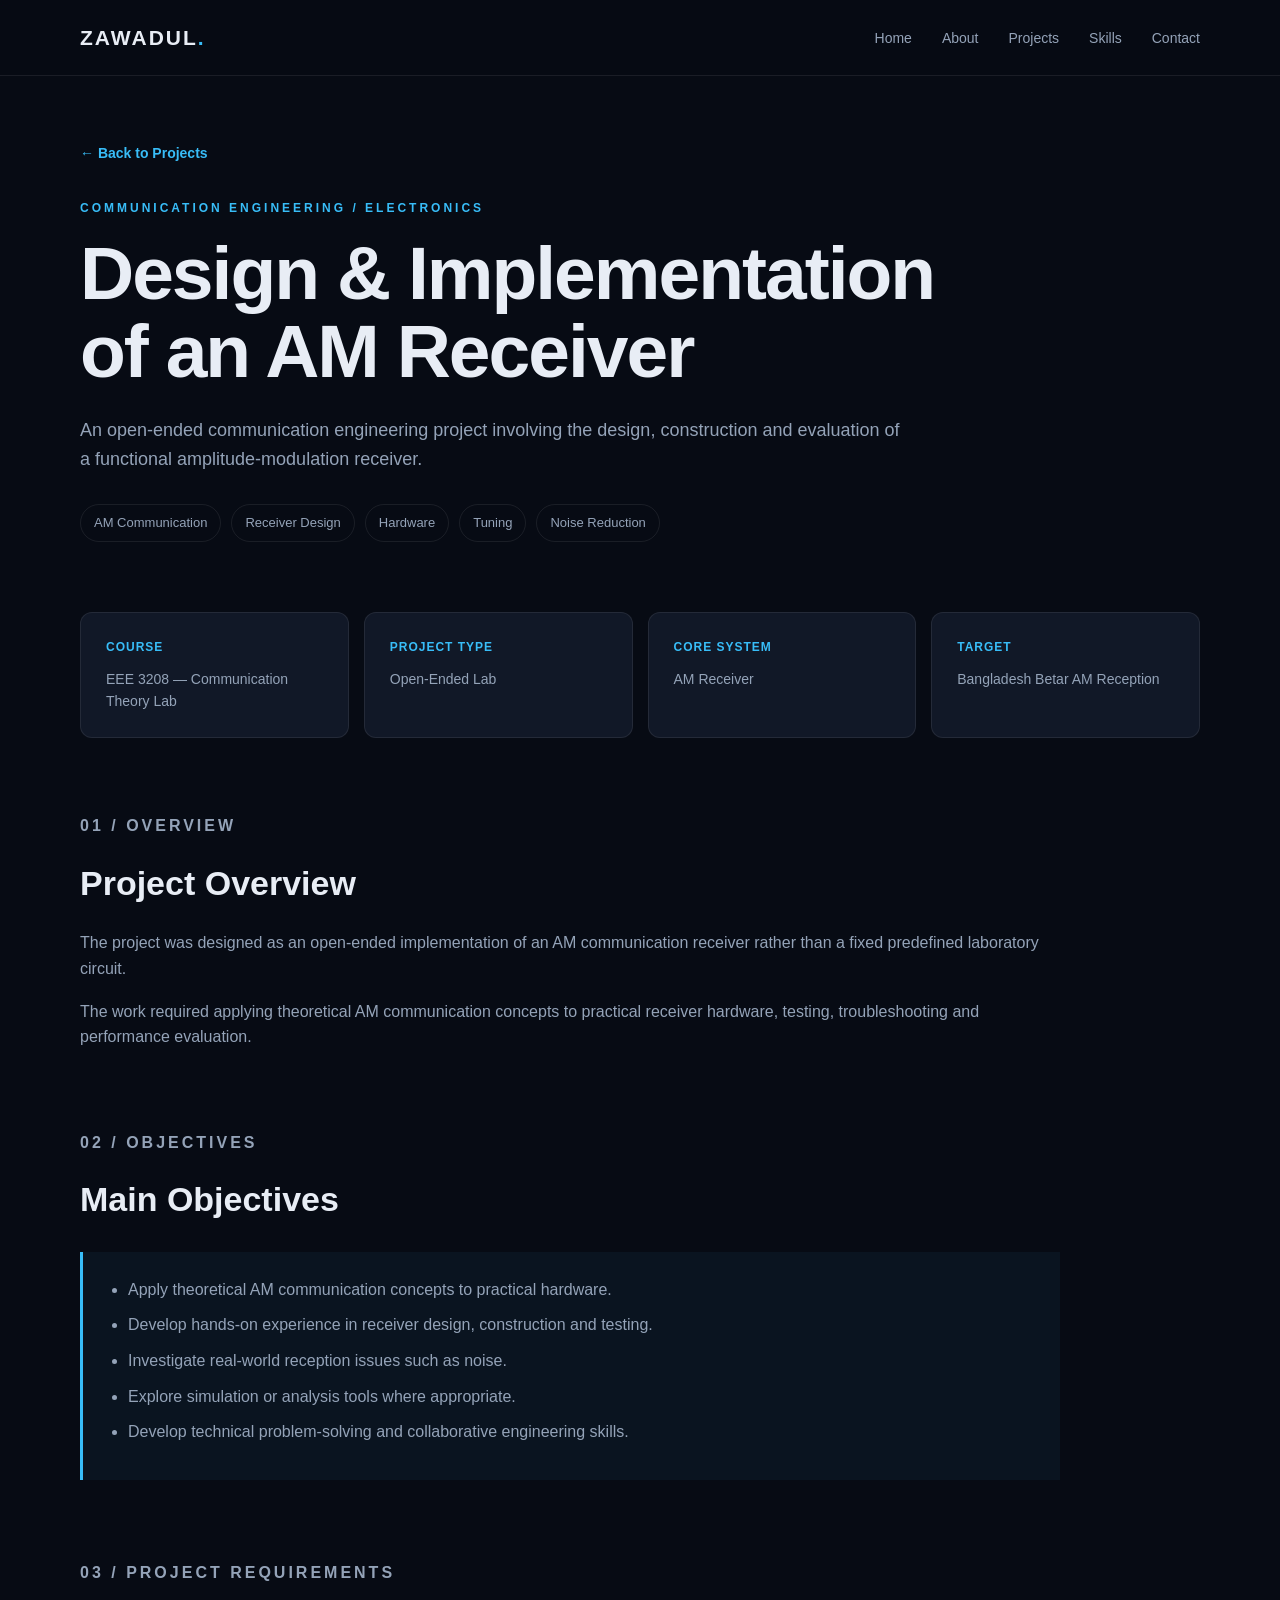
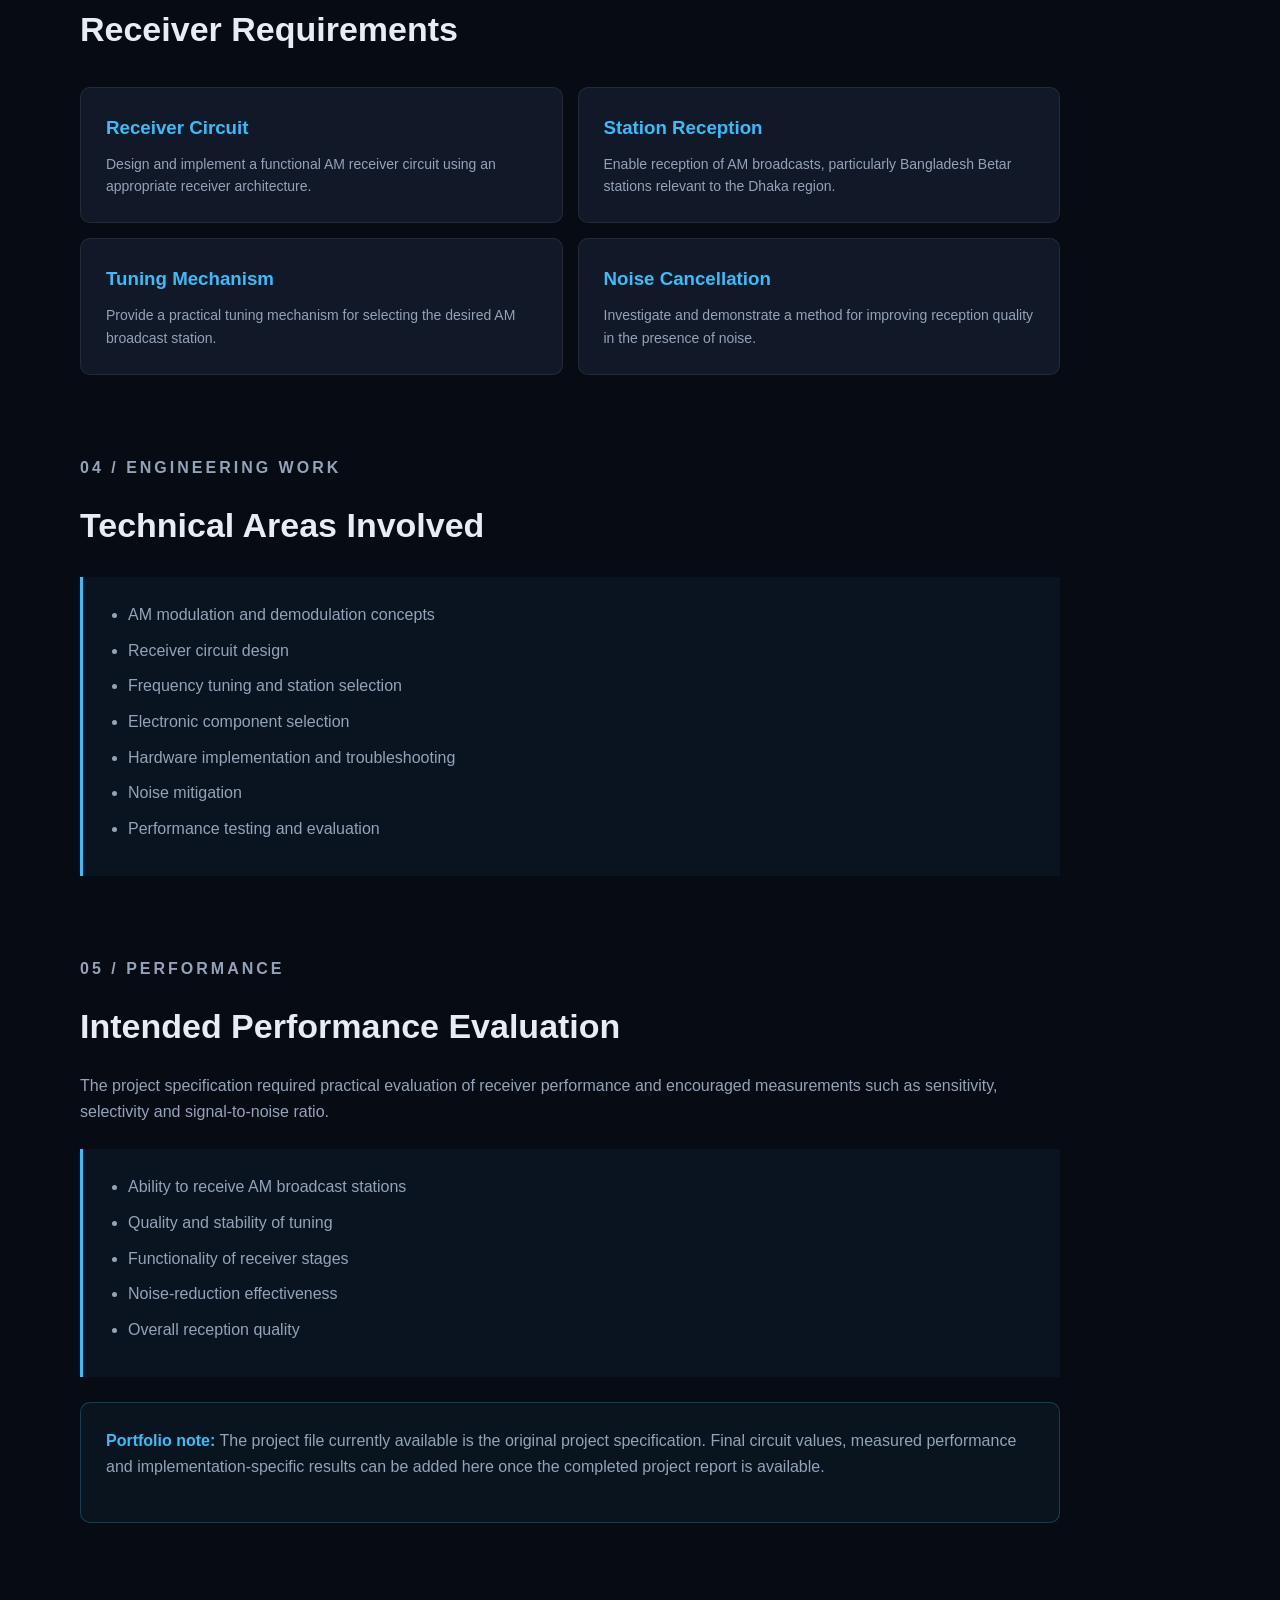
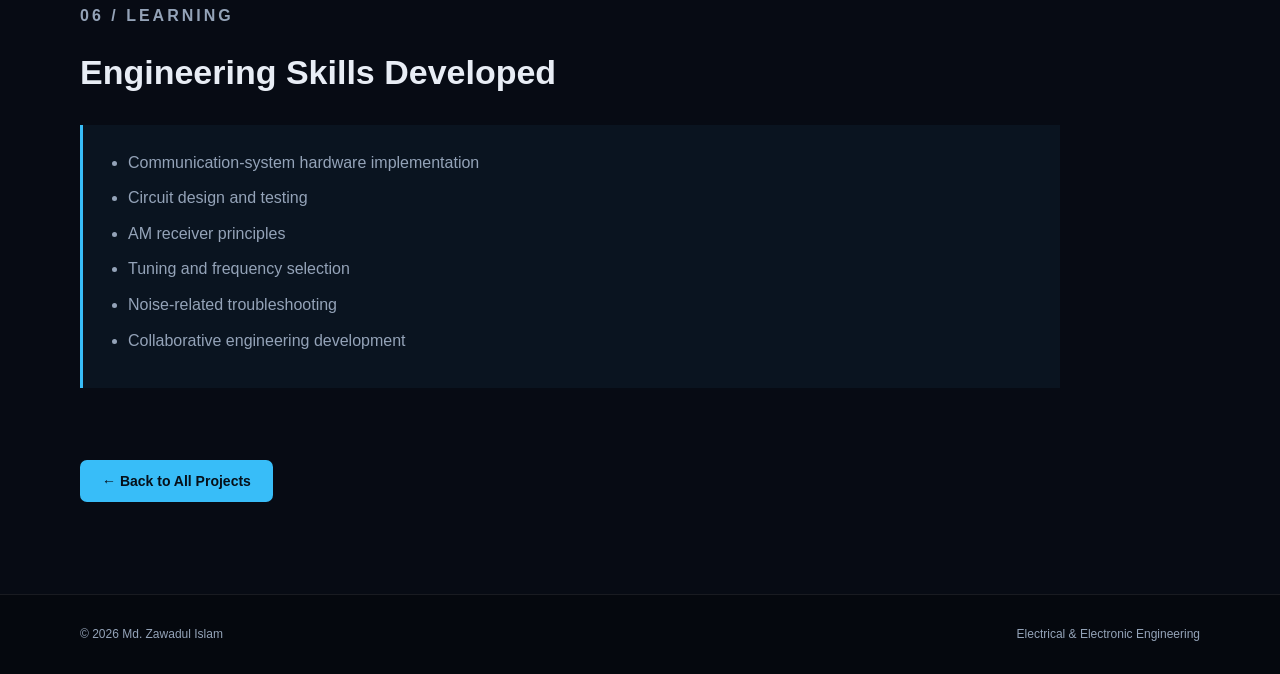
==== projects/am-receiver.html @ c69301a7 "Complete engineering portfolio with projects and professional redesign" ====
<!DOCTYPE html>
<html lang="en">

<head>

  <meta charset="UTF-8">

  <meta
    name="viewport"
    content="width=device-width, initial-scale=1.0"
  >

  <title>
    AM Receiver Design & Implementation | Md. Zawadul Islam
  </title>

  <meta
    name="description"
    content="Communication Theory Lab project involving the design and implementation of an AM receiver with station tuning and noise-reduction considerations."
  >

  <link rel="stylesheet" href="../style.css">


  <style>

    .project-page {
      padding-top: 140px;
      padding-bottom: 100px;
    }

    .back-link {
      display: inline-block;
      color: var(--primary);
      margin-bottom: 35px;
      font-size: 14px;
      font-weight: 700;
    }

    .project-hero {
      max-width: 920px;
      margin-bottom: 70px;
    }

    .project-hero-label {
      color: var(--primary);
      font-size: 12px;
      letter-spacing: 3px;
      font-weight: 700;
      margin-bottom: 15px;
    }

    .project-hero h1 {
      font-size: clamp(42px, 7vw, 75px);
      line-height: 1.05;
      letter-spacing: -2px;
      margin-bottom: 25px;
    }

    .project-hero-description {
      color: var(--text-muted);
      font-size: 18px;
      max-width: 820px;
      margin-bottom: 30px;
    }

    .project-meta {
      display: flex;
      flex-wrap: wrap;
      gap: 10px;
    }

    .project-meta span {
      padding: 8px 13px;
      border: 1px solid var(--border);
      border-radius: 50px;
      color: var(--text-muted);
      font-size: 13px;
    }

    .project-detail-grid {
      display: grid;
      grid-template-columns: repeat(4, 1fr);
      gap: 15px;
      margin-bottom: 75px;
    }

    .detail-card {
      background: var(--card);
      border: 1px solid var(--border);
      border-radius: 12px;
      padding: 25px;
    }

    .detail-card h3 {
      color: var(--primary);
      font-size: 12px;
      letter-spacing: 1px;
      margin-bottom: 10px;
    }

    .detail-card p {
      color: var(--text-muted);
      font-size: 14px;
    }

    .project-section {
      margin-bottom: 80px;
      max-width: 980px;
    }

    .project-section-number {
      color: var(--primary);
      font-size: 12px;
      letter-spacing: 3px;
      font-weight: 700;
      margin-bottom: 10px;
    }

    .project-section h2 {
      font-size: 34px;
      margin-bottom: 20px;
    }

    .project-section p {
      color: var(--text-muted);
      margin-bottom: 17px;
      font-size: 16px;
    }

    .result-card {
      margin-top: 25px;
      border-left: 3px solid var(--primary);
      background: rgba(56, 189, 248, 0.05);
      padding: 25px;
    }

    .result-card ul {
      list-style: disc;
      padding-left: 20px;
    }

    .result-card li {
      color: var(--text-muted);
      margin-bottom: 10px;
    }

    .stage-grid {
      display: grid;
      grid-template-columns: repeat(2, 1fr);
      gap: 15px;
      margin-top: 30px;
    }

    .stage-card {
      background: var(--card);
      border: 1px solid var(--border);
      border-radius: 10px;
      padding: 25px;
    }

    .stage-card h3 {
      color: var(--primary);
      margin-bottom: 10px;
    }

    .stage-card p {
      margin: 0;
      font-size: 14px;
    }

    .note-box {
      background: rgba(56, 189, 248, 0.05);
      border: 1px solid rgba(56, 189, 248, 0.25);
      padding: 25px;
      border-radius: 10px;
      margin-top: 25px;
    }

    .note-box strong {
      color: var(--primary);
    }

    @media (max-width: 900px) {

      .project-detail-grid,
      .stage-grid {
        grid-template-columns: repeat(2, 1fr);
      }

    }

    @media (max-width: 760px) {

      .project-detail-grid,
      .stage-grid {
        grid-template-columns: 1fr;
      }

      .project-page {
        padding-top: 110px;
      }

      .project-hero h1 {
        font-size: 42px;
      }

    }

  </style>

</head>


<body>


<header class="header">

  <nav class="navbar container">

    <a href="../index.html" class="logo">
      ZAWADUL<span>.</span>
    </a>

    <ul class="nav-links" id="navLinks">

      <li><a href="../index.html">Home</a></li>

      <li><a href="../index.html#about">About</a></li>

      <li><a href="../index.html#projects">Projects</a></li>

      <li><a href="../index.html#skills">Skills</a></li>

      <li><a href="../index.html#contact">Contact</a></li>

    </ul>

    <button class="menu-btn" id="menuBtn" aria-label="Open navigation menu">
      ☰
    </button>

  </nav>

</header>



<main class="project-page">

  <div class="container">

    <a href="../index.html#projects" class="back-link">
      ← Back to Projects
    </a>


    <section class="project-hero">

      <p class="project-hero-label">
        COMMUNICATION ENGINEERING / ELECTRONICS
      </p>

      <h1>
        Design & Implementation of an AM Receiver
      </h1>

      <p class="project-hero-description">

        An open-ended communication engineering project involving
        the design, construction and evaluation of a functional
        amplitude-modulation receiver.

      </p>

      <div class="project-meta">

        <span>AM Communication</span>

        <span>Receiver Design</span>

        <span>Hardware</span>

        <span>Tuning</span>

        <span>Noise Reduction</span>

      </div>

    </section>


    <div class="project-detail-grid">

      <div class="detail-card">

        <h3>COURSE</h3>

        <p>
          EEE 3208 — Communication Theory Lab
        </p>

      </div>


      <div class="detail-card">

        <h3>PROJECT TYPE</h3>

        <p>
          Open-Ended Lab
        </p>

      </div>


      <div class="detail-card">

        <h3>CORE SYSTEM</h3>

        <p>
          AM Receiver
        </p>

      </div>


      <div class="detail-card">

        <h3>TARGET</h3>

        <p>
          Bangladesh Betar AM Reception
        </p>

      </div>

    </div>


    <section class="project-section">

      <p class="project-section-number">
        01 / OVERVIEW
      </p>

      <h2>
        Project Overview
      </h2>

      <p>

        The project was designed as an open-ended implementation
        of an AM communication receiver rather than a fixed
        predefined laboratory circuit.

      </p>

      <p>

        The work required applying theoretical AM communication
        concepts to practical receiver hardware, testing,
        troubleshooting and performance evaluation.

      </p>

    </section>


    <section class="project-section">

      <p class="project-section-number">
        02 / OBJECTIVES
      </p>

      <h2>
        Main Objectives
      </h2>

      <div class="result-card">

        <ul>

          <li>
            Apply theoretical AM communication concepts to practical hardware.
          </li>

          <li>
            Develop hands-on experience in receiver design, construction and testing.
          </li>

          <li>
            Investigate real-world reception issues such as noise.
          </li>

          <li>
            Explore simulation or analysis tools where appropriate.
          </li>

          <li>
            Develop technical problem-solving and collaborative engineering skills.
          </li>

        </ul>

      </div>

    </section>


    <section class="project-section">

      <p class="project-section-number">
        03 / PROJECT REQUIREMENTS
      </p>

      <h2>
        Receiver Requirements
      </h2>


      <div class="stage-grid">


        <div class="stage-card">

          <h3>
            Receiver Circuit
          </h3>

          <p>
            Design and implement a functional AM receiver circuit
            using an appropriate receiver architecture.
          </p>

        </div>


        <div class="stage-card">

          <h3>
            Station Reception
          </h3>

          <p>
            Enable reception of AM broadcasts, particularly
            Bangladesh Betar stations relevant to the Dhaka region.
          </p>

        </div>


        <div class="stage-card">

          <h3>
            Tuning Mechanism
          </h3>

          <p>
            Provide a practical tuning mechanism for selecting
            the desired AM broadcast station.
          </p>

        </div>


        <div class="stage-card">

          <h3>
            Noise Cancellation
          </h3>

          <p>
            Investigate and demonstrate a method for improving
            reception quality in the presence of noise.
          </p>

        </div>


      </div>

    </section>


    <section class="project-section">

      <p class="project-section-number">
        04 / ENGINEERING WORK
      </p>

      <h2>
        Technical Areas Involved
      </h2>

      <div class="result-card">

        <ul>

          <li>AM modulation and demodulation concepts</li>

          <li>Receiver circuit design</li>

          <li>Frequency tuning and station selection</li>

          <li>Electronic component selection</li>

          <li>Hardware implementation and troubleshooting</li>

          <li>Noise mitigation</li>

          <li>Performance testing and evaluation</li>

        </ul>

      </div>

    </section>


    <section class="project-section">

      <p class="project-section-number">
        05 / PERFORMANCE
      </p>

      <h2>
        Intended Performance Evaluation
      </h2>

      <p>

        The project specification required practical evaluation
        of receiver performance and encouraged measurements such
        as sensitivity, selectivity and signal-to-noise ratio.

      </p>

      <div class="result-card">

        <ul>

          <li>Ability to receive AM broadcast stations</li>

          <li>Quality and stability of tuning</li>

          <li>Functionality of receiver stages</li>

          <li>Noise-reduction effectiveness</li>

          <li>Overall reception quality</li>

        </ul>

      </div>


      <div class="note-box">

        <p>
          <strong>Portfolio note:</strong>
          The project file currently available is the original
          project specification. Final circuit values, measured
          performance and implementation-specific results can be
          added here once the completed project report is available.
        </p>

      </div>

    </section>


    <section class="project-section">

      <p class="project-section-number">
        06 / LEARNING
      </p>

      <h2>
        Engineering Skills Developed
      </h2>

      <div class="result-card">

        <ul>

          <li>Communication-system hardware implementation</li>

          <li>Circuit design and testing</li>

          <li>AM receiver principles</li>

          <li>Tuning and frequency selection</li>

          <li>Noise-related troubleshooting</li>

          <li>Collaborative engineering development</li>

        </ul>

      </div>

    </section>


    <a href="../index.html#projects" class="btn primary-btn">
      ← Back to All Projects
    </a>

  </div>

</main>


<footer class="footer">

  <div class="container footer-content">

    <p>
      © 2026 Md. Zawadul Islam
    </p>

    <p>
      Electrical & Electronic Engineering
    </p>

  </div>

</footer>

<script src="../script.js"></script>

</body>
</html>
---- style.css ----
/* ================================
   GLOBAL RESET
================================ */

* {
  margin: 0;
  padding: 0;
  box-sizing: border-box;
}

html {
  scroll-behavior: smooth;
}

body {
  font-family: Arial, Helvetica, sans-serif;
  background: #070b14;
  color: #e8edf5;
  line-height: 1.6;
}

a {
  text-decoration: none;
  color: inherit;
}

ul {
  list-style: none;
}

.container {
  width: min(1120px, 90%);
  margin: auto;
}


/* ================================
   COLORS
================================ */

:root {
  --background: #070b14;
  --background-light: #0d1320;

  --card: #111827;
  --card-light: #182231;

  --primary: #38bdf8;
  --primary-dark: #0ea5e9;

  --text: #f8fafc;
  --text-muted: #94a3b8;

  --border: rgba(255, 255, 255, 0.08);
}


/* ================================
   HEADER / NAVBAR
================================ */

.header {
  position: fixed;

  width: 100%;

  top: 0;
  left: 0;

  z-index: 1000;

  background: rgba(7, 11, 20, 0.88);

  backdrop-filter: blur(12px);

  border-bottom: 1px solid var(--border);
}

.navbar {
  height: 75px;

  display: flex;

  align-items: center;

  justify-content: space-between;
}

.logo {
  font-size: 21px;

  font-weight: 800;

  letter-spacing: 2px;
}

.logo span {
  color: var(--primary);
}

.nav-links {
  display: flex;

  align-items: center;

  gap: 30px;
}

.nav-links a {
  font-size: 14px;

  color: var(--text-muted);

  transition: 0.25s;
}

.nav-links a:hover {
  color: var(--primary);
}

.menu-btn {
  display: none;

  background: transparent;

  border: none;

  color: white;

  font-size: 26px;

  cursor: pointer;
}


/* ================================
   HERO
================================ */

.hero {
  min-height: 100vh;

  display: flex;

  align-items: center;

  padding-top: 90px;

  position: relative;

  overflow: hidden;
}

.hero::before {
  content: "";

  position: absolute;

  width: 500px;
  height: 500px;

  background: rgba(56, 189, 248, 0.08);

  border-radius: 50%;

  filter: blur(100px);

  right: -100px;

  top: 80px;
}

.hero-grid {
  display: grid;

  grid-template-columns: 1.3fr 0.7fr;

  gap: 70px;

  align-items: center;
}

.hero-label {
  color: var(--primary);

  font-size: 13px;

  letter-spacing: 3px;

  font-weight: 700;

  margin-bottom: 20px;
}

.hero h1 {
  font-size: clamp(50px, 7vw, 85px);

  line-height: 1;

  letter-spacing: -3px;

  margin-bottom: 25px;
}

.hero h1 span {
  color: var(--primary);

  display: block;
}

.hero h2 {
  font-size: 25px;

  font-weight: 500;

  color: var(--text-muted);

  margin-bottom: 25px;
}

.hero-description {
  color: var(--text-muted);

  max-width: 650px;

  font-size: 17px;

  margin-bottom: 30px;
}

.hero-tags {
  display: flex;

  flex-wrap: wrap;

  gap: 10px;

  margin-bottom: 35px;
}

.hero-tags span {
  padding: 8px 13px;

  border: 1px solid var(--border);

  border-radius: 50px;

  color: #cbd5e1;

  font-size: 13px;

  background: rgba(255, 255, 255, 0.025);
}

.hero-buttons {
  display: flex;

  gap: 15px;

  flex-wrap: wrap;
}

.btn {
  padding: 13px 22px;

  border-radius: 7px;

  font-size: 14px;

  font-weight: 700;

  transition: 0.25s;
}

.primary-btn {
  background: var(--primary);

  color: #061019;
}

.primary-btn:hover {
  background: #7dd3fc;

  transform: translateY(-2px);
}

.secondary-btn {
  border: 1px solid var(--border);

  color: white;

  background: rgba(255, 255, 255, 0.03);
}

.secondary-btn:hover {
  border-color: var(--primary);

  color: var(--primary);
}


/* ================================
   HERO VISUAL
================================ */

.hero-visual {
  display: flex;

  justify-content: center;
}


/* ================================
   OLD ENGINEERING CARD
   Kept for compatibility if needed
================================ */

.engineering-card {
  position: relative;

  width: 330px;

  height: 410px;

  border-radius: 18px;

  border: 1px solid rgba(56, 189, 248, 0.3);

  background:
    linear-gradient(
      145deg,
      rgba(56, 189, 248, 0.09),
      rgba(255, 255, 255, 0.02)
    );

  padding: 35px;

  overflow: hidden;

  box-shadow: 0 20px 70px rgba(0, 0, 0, 0.4);
}

.card-line {
  width: 60px;

  height: 3px;

  background: var(--primary);

  margin-bottom: 25px;
}

.engineering-card p {
  font-size: 11px;

  letter-spacing: 3px;

  color: var(--text-muted);
}

.engineering-card h3 {
  font-size: 100px;

  color: transparent;

  -webkit-text-stroke: 1px var(--primary);

  margin-top: 20px;
}

.engineering-info {
  display: grid;

  grid-template-columns: repeat(2, 1fr);

  gap: 10px;

  position: absolute;

  left: 35px;

  bottom: 35px;

  width: calc(100% - 70px);
}

.engineering-info span {
  border: 1px solid var(--border);

  padding: 10px;

  font-size: 12px;

  color: var(--text-muted);
}

.node {
  width: 8px;

  height: 8px;

  background: var(--primary);

  border-radius: 50%;

  position: absolute;

  box-shadow: 0 0 15px var(--primary);
}

.node-1 {
  top: 70px;

  right: 50px;
}

.node-2 {
  top: 150px;

  right: 90px;
}

.node-3 {
  top: 200px;

  right: 30px;
}

.node-4 {
  top: 120px;

  right: 150px;
}


/* ================================
   HERO PROFILE CARD
================================ */

.profile-card {
  width: 380px;

  background:
    linear-gradient(
      145deg,
      rgba(56, 189, 248, 0.08),
      rgba(255, 255, 255, 0.02)
    );

  border: 1px solid rgba(56, 189, 248, 0.3);

  border-radius: 22px;

  overflow: hidden;

  box-shadow:
    0 25px 70px rgba(0, 0, 0, 0.4);

  transition: 0.3s;
}

.profile-card:hover {
  transform: translateY(-5px);

  border-color: rgba(56, 189, 248, 0.55);
}


/* PROFILE PHOTO */

.profile-image-wrapper {
  width: 100%;

  height: 310px;

  overflow: hidden;

  position: relative;

  border-bottom:
    1px solid rgba(56, 189, 248, 0.2);
}

.profile-image {
  width: 100%;

  height: 100%;

  display: block;

  object-fit: cover;

  object-position: center;
}


/* PROFILE CONTENT */

.profile-card-content {
  padding: 28px 30px 30px;
}

.profile-card-content .card-line {
  width: 55px;

  height: 3px;

  background: var(--primary);

  margin-bottom: 18px;
}

.profile-label {
  color: var(--primary);

  font-size: 11px;

  font-weight: 700;

  letter-spacing: 3px;

  margin-bottom: 12px;
}

.profile-title {
  font-size: 24px;

  line-height: 1.25;

  margin: 0 0 7px;

  color: var(--text);
}

.profile-university {
  color: var(--text-muted);

  font-size: 13px;

  line-height: 1.5;

  margin-bottom: 22px;
}


/* PROFILE SKILLS */

.profile-skills {
  display: grid;

  grid-template-columns: repeat(2, 1fr);

  gap: 10px;
}

.profile-skills span {
  padding: 11px 12px;

  border-radius: 7px;

  border: 1px solid var(--border);

  background: rgba(255, 255, 255, 0.02);

  color: var(--text-muted);

  text-align: center;

  font-size: 12px;

  transition: 0.25s;
}

.profile-skills span:hover {
  color: var(--primary);

  border-color: rgba(56, 189, 248, 0.45);

  background: rgba(56, 189, 248, 0.05);
}


/* ================================
   GENERAL SECTIONS
================================ */

.section {
  padding: 110px 0;
}

.alternate-section {
  background: var(--background-light);

  border-top: 1px solid var(--border);

  border-bottom: 1px solid var(--border);
}

.section-heading {
  margin-bottom: 55px;
}

.section-heading > p {
  color: var(--primary);

  font-size: 12px;

  letter-spacing: 3px;

  font-weight: 700;

  margin-bottom: 10px;
}

.section-heading h2 {
  font-size: clamp(35px, 5vw, 50px);

  letter-spacing: -1px;

  margin-bottom: 13px;
}

.section-heading > span {
  color: var(--text-muted);

  display: block;

  max-width: 650px;
}


/* ================================
   ABOUT
================================ */

.about-grid {
  display: grid;

  grid-template-columns: 1.2fr 0.8fr;

  gap: 70px;
}

.about-text p {
  color: var(--text-muted);

  font-size: 17px;

  margin-bottom: 20px;
}

.about-stats {
  display: grid;

  grid-template-columns: repeat(2, 1fr);

  gap: 15px;
}

.stat-card {
  background: var(--card);

  border: 1px solid var(--border);

  border-radius: 10px;

  padding: 30px 20px;

  transition: 0.3s;
}

.stat-card:hover {
  border-color: rgba(56, 189, 248, 0.4);

  transform: translateY(-3px);
}

.stat-card h3 {
  color: var(--primary);

  font-size: 30px;

  margin-bottom: 5px;
}

.stat-card p {
  color: var(--text-muted);

  font-size: 13px;
}


/* ================================
   EDUCATION TIMELINE
================================ */

.timeline {
  border-left: 1px solid rgba(56, 189, 248, 0.35);

  padding-left: 35px;
}

.timeline-item {
  display: grid;

  grid-template-columns: 180px 1fr;

  gap: 30px;

  margin-bottom: 55px;

  position: relative;
}

.timeline-item::before {
  content: "";

  position: absolute;

  width: 11px;

  height: 11px;

  border-radius: 50%;

  background: var(--primary);

  left: -41px;

  top: 7px;

  box-shadow: 0 0 12px var(--primary);
}

.timeline-date {
  color: var(--primary);

  font-size: 13px;

  font-weight: 700;
}

.timeline-content h3 {
  font-size: 21px;

  margin-bottom: 5px;
}

.timeline-content h4 {
  font-weight: 500;

  color: var(--text-muted);

  margin-bottom: 7px;
}

.timeline-content p {
  color: #cbd5e1;
}


/* ================================
   PROJECTS
================================ */

.projects-grid {
  display: grid;

  grid-template-columns: repeat(2, 1fr);

  gap: 20px;

  align-items: stretch;
}


/* PROJECT CARD */

.project-card {
  background: var(--card);

  border: 1px solid var(--border);

  border-radius: 12px;

  padding: 35px;

  position: relative;

  transition: 0.3s;

  display: flex;

  flex-direction: column;

  min-height: 100%;
}

.project-card:hover {
  transform: translateY(-5px);

  border-color: rgba(56, 189, 248, 0.45);
}


/* FEATURED PROJECT */

.featured-project {
  background:
    linear-gradient(
      135deg,
      rgba(56, 189, 248, 0.1),
      var(--card)
    );
}


/* PROJECT NUMBER */

.project-number {
  font-size: 13px;

  color: var(--primary);

  font-weight: 700;

  margin-bottom: 25px;
}


/* PROJECT PREVIEW IMAGE */

.project-preview {
  width: 100%;

  height: 180px;

  margin-bottom: 25px;

  overflow: hidden;

  border-radius: 10px;

  border: 1px solid var(--border);

  background: var(--background-light);
}

.project-preview img {
  width: 100%;

  height: 100%;

  object-fit: cover;

  display: block;

  transition: transform 0.4s ease;
}

.project-card:hover .project-preview img {
  transform: scale(1.03);
}


/* PROJECT CONTENT */

.project-content {
  display: flex;

  flex-direction: column;

  flex: 1;
}


/* PROJECT TAGS */

.project-tags {
  display: flex;

  flex-wrap: wrap;

  gap: 7px;

  margin-bottom: 18px;
}

.project-tags span {
  font-size: 11px;

  padding: 5px 9px;

  border-radius: 50px;

  background: rgba(56, 189, 248, 0.08);

  color: var(--primary);
}


/* PROJECT TITLE */

.project-card h3 {
  font-size: 24px;

  line-height: 1.3;

  margin-bottom: 15px;
}


/* PROJECT DESCRIPTION */

.project-card p {
  color: var(--text-muted);

  font-size: 15px;

  margin-bottom: 20px;
}


/* PROJECT HIGHLIGHT */

.project-highlight {
  padding: 11px 13px;

  margin-top: 5px;

  margin-bottom: 5px;

  border-left: 2px solid var(--primary);

  background: rgba(56, 189, 248, 0.05);

  color: var(--text-muted);

  font-size: 13px;

  line-height: 1.6;
}

.project-highlight strong {
  color: var(--text);
}


/* VIEW PROJECT LINK */

.project-link {
  color: var(--primary);

  font-size: 14px;

  font-weight: 700;

  display: inline-flex;

  align-items: center;

  width: fit-content;

  margin-top: auto;

  padding-top: 22px;

  transition: 0.25s;
}

.project-link:hover {
  color: #7dd3fc;

  transform: translateX(4px);
}


/* ================================
   SKILLS
================================ */

.skills-grid {
  display: grid;

  grid-template-columns: repeat(2, 1fr);

  gap: 20px;
}

.skill-category {
  background: var(--card);

  border: 1px solid var(--border);

  border-radius: 10px;

  padding: 30px;
}

.skill-category h3 {
  margin-bottom: 20px;

  font-size: 18px;
}

.skill-list {
  display: flex;

  flex-wrap: wrap;

  gap: 9px;
}

.skill-list span {
  border: 1px solid var(--border);

  padding: 8px 12px;

  border-radius: 5px;

  font-size: 13px;

  color: var(--text-muted);
}


/* ================================
   EXPERIENCE / LEADERSHIP
================================ */

.experience-list {
  display: flex;
  flex-direction: column;
  gap: 18px;
}


/* CARD */

.experience-card {
  border: 1px solid var(--border);

  border-radius: 12px;

  padding: 30px;

  display: grid;

  grid-template-columns: 190px 1fr;

  gap: 40px;

  background: rgba(255, 255, 255, 0.015);

  transition: 0.3s;
}

.experience-card:hover {
  border-color: rgba(56, 189, 248, 0.4);

  transform: translateY(-2px);
}


/* LEFT SIDE */

.experience-left {
  display: flex;

  flex-direction: column;

  gap: 18px;
}


/* DATE */

.experience-date {
  color: var(--primary);

  font-size: 13px;

  font-weight: 700;
}


/* PORTRAIT PHOTO */

.experience-photo {
  width: 100%;

  height: 240px;

  overflow: hidden;

  border-radius: 10px;

  border: 1px solid var(--border);

  background: var(--card);
}

.experience-photo img {
  width: 100%;
  height: 100%;

  display: block;

  object-fit: cover;

  object-position: center;

  transition: transform 0.4s ease;
}

.experience-card:hover .experience-photo img {
  transform: scale(1.03);
}


/* RIGHT SIDE */

.experience-content {
  padding-top: 1px;
}

.organization {
  color: var(--primary);

  font-size: 12px;

  letter-spacing: 2px;

  text-transform: uppercase;

  margin-bottom: 5px;
}

.experience-content h3 {
  font-size: 25px;

  margin-bottom: 15px;
}

.experience-content ul {
  list-style: disc;

  padding-left: 18px;
}

.experience-content li {
  color: var(--text-muted);

  margin-bottom: 8px;

  font-size: 15px;

  line-height: 1.6;
}


/* ================================
   EXPERIENCE RESPONSIVE
================================ */

@media (max-width: 760px) {

  .experience-card {
    grid-template-columns: 1fr;

    gap: 25px;

    padding: 25px;
  }

  .experience-left {
    max-width: 220px;
  }

  .experience-photo {
    height: 280px;
  }

}


@media (max-width: 480px) {

  .experience-left {
    max-width: 100%;
  }

  .experience-photo {
    width: 180px;

    height: 230px;
  }

}
/* ================================
   EXPERIENCE PHOTO
================================ */

.experience-photo {
  width: 100%;
  height: 250px;

  margin-bottom: 25px;

  overflow: hidden;

  border-radius: 10px;

  border: 1px solid var(--border);

  background: var(--card);
}

.experience-photo img {
  width: 100%;
  height: 100%;

  display: block;

  object-fit: cover;
  object-position: center;

  transition: transform 0.4s ease;
}

.experience-card:hover .experience-photo img {
  transform: scale(1.025);
}

@media (max-width: 760px) {

  .experience-photo {
    height: 210px;
  }

}

/* ================================
   ACHIEVEMENTS
================================ */

.achievement-grid {
  display: grid;

  grid-template-columns: repeat(3, 1fr);

  gap: 20px;
}

.achievement-card {
  display: flex;

  align-items: center;

  gap: 20px;

  padding: 25px;

  background: var(--card);

  border: 1px solid var(--border);

  border-radius: 10px;

  transition: 0.3s;
}

.achievement-card:hover {
  border-color: rgba(56, 189, 248, 0.4);

  transform: translateY(-3px);
}

.achievement-icon {
  font-size: 32px;
}

.achievement-card h3 {
  font-size: 17px;

  margin-bottom: 5px;
}

.achievement-card p {
  color: var(--text-muted);

  font-size: 13px;
}


/* ================================
   CONTACT
================================ */

.contact-section {
  background:
    linear-gradient(
      130deg,
      rgba(56, 189, 248, 0.08),
      transparent
    );
}

.contact-wrapper {
  display: grid;

  grid-template-columns: 1.2fr 0.8fr;

  gap: 80px;

  align-items: center;
}

.contact-label {
  color: var(--primary);

  letter-spacing: 3px;

  font-size: 12px;

  font-weight: 700;

  margin-bottom: 15px;
}

.contact-wrapper h2 {
  font-size: clamp(35px, 5vw, 52px);

  line-height: 1.15;

  margin-bottom: 20px;
}

.contact-wrapper > div:first-child > p:last-child {
  color: var(--text-muted);

  max-width: 600px;
}

.contact-links {
  display: flex;

  flex-direction: column;
}

.contact-links a {
  border-bottom: 1px solid var(--border);

  padding: 20px 5px;

  display: flex;

  justify-content: space-between;

  font-size: 17px;

  transition: 0.25s;
}

.contact-links a:hover {
  color: var(--primary);

  padding-left: 12px;
}


/* ================================
   FOOTER
================================ */

.footer {
  border-top: 1px solid var(--border);

  padding: 30px 0;

  background: #05080e;
}

.footer-content {
  display: flex;

  justify-content: space-between;

  color: var(--text-muted);

  font-size: 12px;
}


/* ================================
   RESPONSIVE - TABLET
================================ */

@media (max-width: 900px) {

  .hero-grid,
  .about-grid,
  .contact-wrapper {
    grid-template-columns: 1fr;
  }

  .hero {
    padding-top: 130px;

    padding-bottom: 80px;
  }

  .hero-grid {
    gap: 50px;
  }

  .hero-visual {
    justify-content: flex-start;
  }

  .profile-card {
    width: 100%;

    max-width: 380px;
  }

  .projects-grid {
    grid-template-columns: 1fr;
  }

  .skills-grid {
    grid-template-columns: 1fr;
  }

  .achievement-grid {
    grid-template-columns: 1fr;
  }

  .experience-card {
    grid-template-columns: 1fr;

    gap: 15px;
  }

}


/* ================================
   RESPONSIVE - MOBILE NAVIGATION
================================ */

@media (max-width: 760px) {

  .nav-links {
    position: absolute;

    top: 75px;

    left: 0;

    width: 100%;

    background: #080d17;

    border-bottom: 1px solid var(--border);

    display: none;

    flex-direction: column;

    align-items: flex-start;

    padding: 25px 5%;

    gap: 20px;
  }

  .nav-links.active {
    display: flex;
  }

  .menu-btn {
    display: block;
  }


  /* HERO */

  .hero h1 {
    font-size: 48px;

    letter-spacing: -2px;
  }

  .hero h2 {
    font-size: 20px;
  }


  /* PROFILE */

  .profile-card {
    width: 100%;

    max-width: 380px;
  }


  /* ABOUT */

  .about-stats {
    grid-template-columns: 1fr 1fr;
  }


  /* EDUCATION */

  .timeline {
    padding-left: 25px;
  }

  .timeline-item {
    grid-template-columns: 1fr;

    gap: 8px;
  }

  .timeline-item::before {
    left: -31px;
  }


  /* PROJECTS */

  .project-card {
    padding: 28px;
  }

  .project-preview {
    height: 200px;
  }


  /* FOOTER */

  .footer-content {
    flex-direction: column;

    gap: 5px;
  }

}


/* ================================
   RESPONSIVE - SMALL PHONE
================================ */

@media (max-width: 480px) {

  .section {
    padding: 80px 0;
  }


  /* HERO */

  .hero h1 {
    font-size: 42px;
  }

  .hero-buttons {
    flex-direction: column;
  }

  .btn {
    text-align: center;
  }


  /* PROFILE */

  .profile-card {
    max-width: 100%;
  }

  .profile-image-wrapper {
    height: 270px;
  }

  .profile-card-content {
    padding: 24px;
  }


  /* ABOUT */

  .about-stats {
    grid-template-columns: 1fr;
  }


  /* PROJECT */

  .project-card {
    padding: 22px;
  }

  .project-preview {
    height: 180px;
  }

  .project-card h3 {
    font-size: 21px;
  }

}
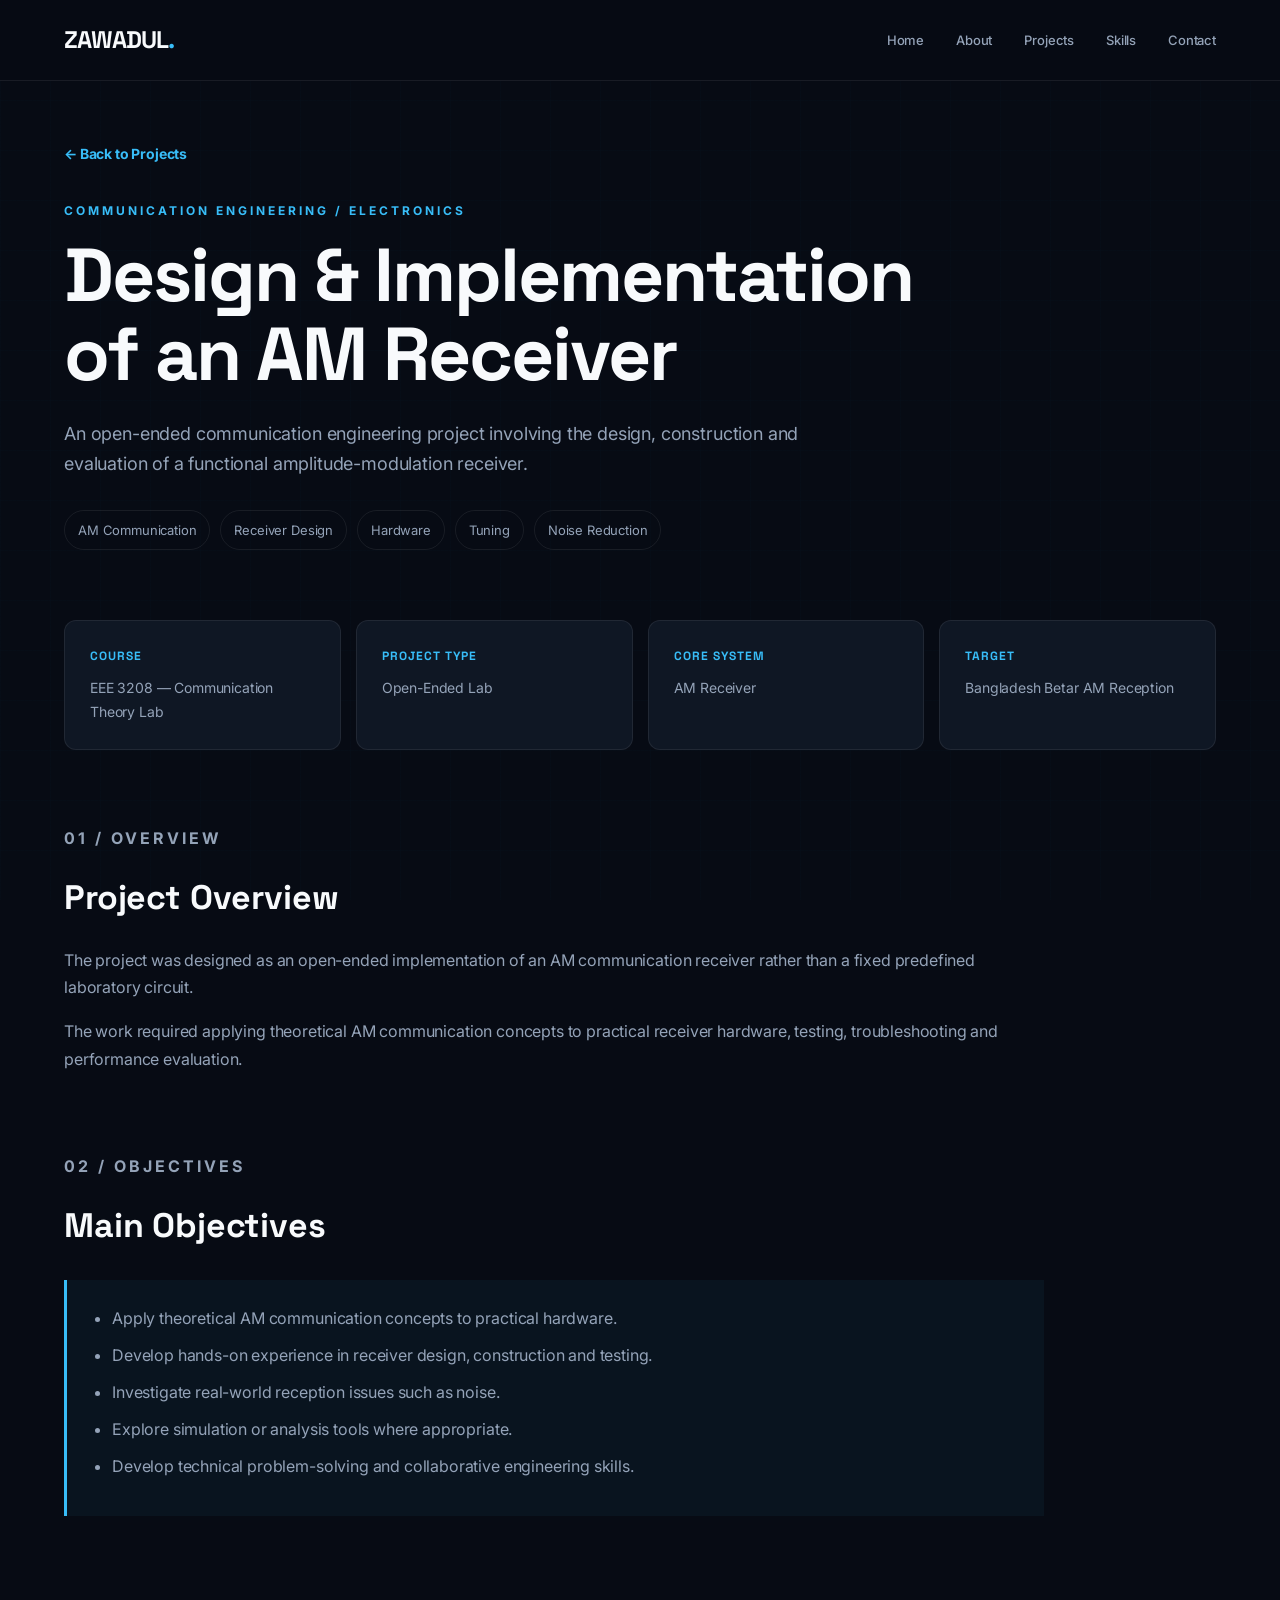
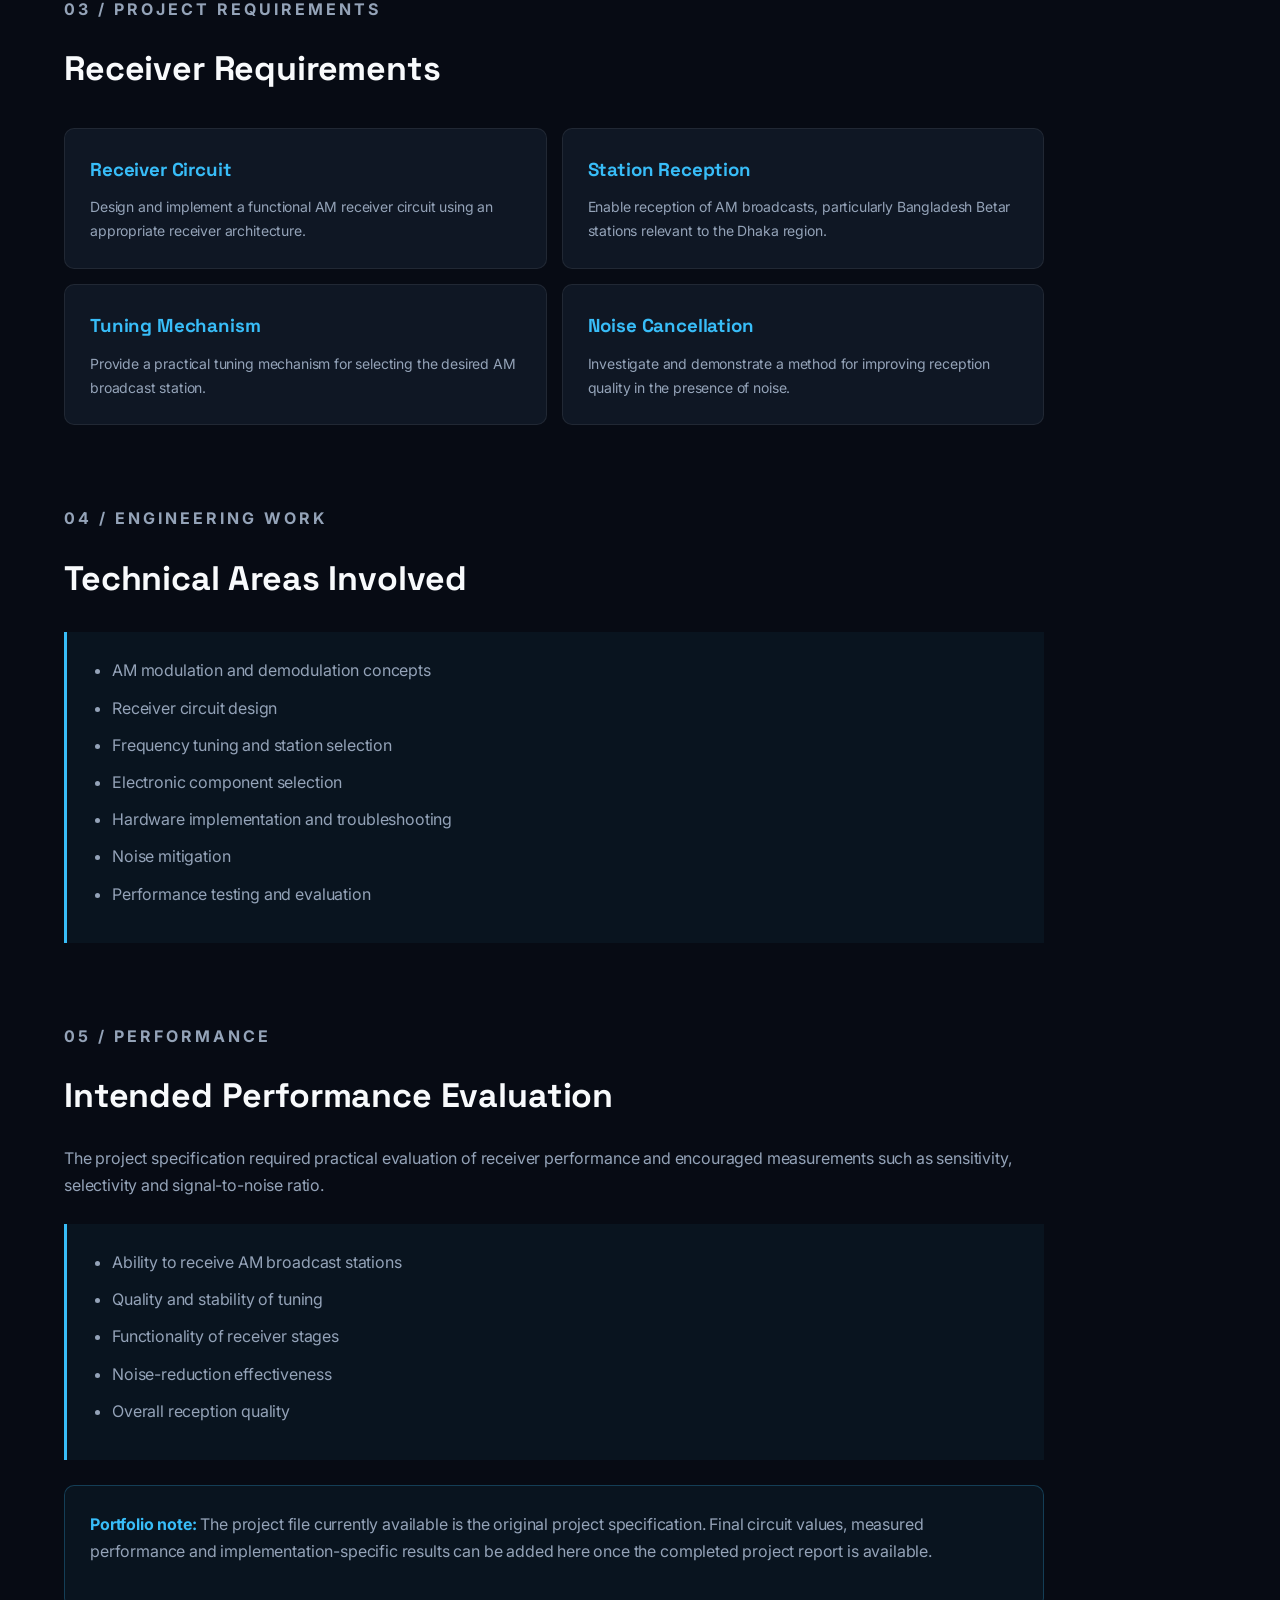
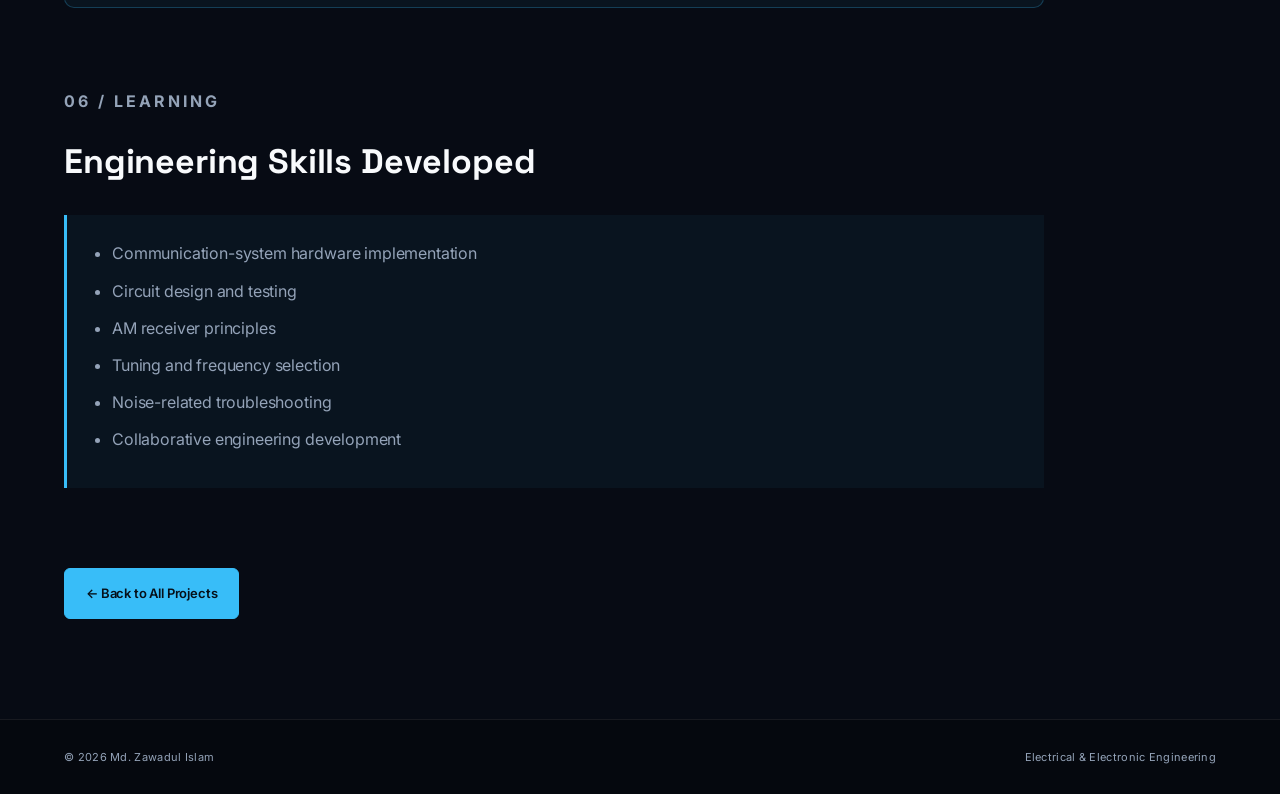
==== commit f84ea339: "favicon add" ====
--- a/projects/am-receiver.html
+++ b/projects/am-receiver.html
@@ -20,6 +20,11 @@
   >
 
   <link rel="stylesheet" href="../style.css">
+  <link
+  rel="icon"
+  type="image/png"
+  href="../assets/images/favicon.png"
+>
 
 
   <style>
--- a/style.css
+++ b/style.css
@@ -1,6 +1,9 @@
-/* ================================
+@import url('https://fonts.googleapis.com/css2?family=Inter:wght@400;500;600;700&family=Space+Grotesk:wght@500;600;700&display=swap');
+
+
+/* =========================================================
    GLOBAL RESET
-================================ */
+========================================================= */
 
 * {
   margin: 0;
@@ -12,11 +15,75 @@
   scroll-behavior: smooth;
 }
 
+:root {
+  --background: #070b14;
+  --background-light: #0b111c;
+
+  --card: #0f1724;
+  --card-light: #151f2d;
+
+  --primary: #38bdf8;
+  --primary-dark: #0ea5e9;
+
+  --text: #f8fafc;
+  --text-soft: #cbd5e1;
+  --text-muted: #94a3b8;
+
+  --border: rgba(255, 255, 255, 0.075);
+
+  --shadow:
+    0 20px 50px rgba(0, 0, 0, 0.25);
+}
+
 body {
-  font-family: Arial, Helvetica, sans-serif;
-  background: #070b14;
-  color: #e8edf5;
-  line-height: 1.6;
+  font-family: "Inter", Arial, sans-serif;
+
+  background: var(--background);
+
+  color: var(--text);
+
+  line-height: 1.7;
+
+  letter-spacing: -0.01em;
+
+  overflow-x: hidden;
+}
+
+
+/* SUBTLE ENGINEERING GRID */
+
+body::before {
+  content: "";
+
+  position: fixed;
+
+  inset: 0;
+
+  pointer-events: none;
+
+  z-index: -2;
+
+  background-image:
+    linear-gradient(
+      rgba(56, 189, 248, 0.017) 1px,
+      transparent 1px
+    ),
+    linear-gradient(
+      90deg,
+      rgba(56, 189, 248, 0.017) 1px,
+      transparent 1px
+    );
+
+  background-size: 50px 50px;
+}
+
+
+h1,
+h2,
+h3,
+h4,
+.logo {
+  font-family: "Space Grotesk", "Inter", sans-serif;
 }
 
 a {
@@ -28,36 +95,19 @@
   list-style: none;
 }
 
+img {
+  max-width: 100%;
+}
+
 .container {
-  width: min(1120px, 90%);
+  width: min(1160px, 90%);
   margin: auto;
 }
 
 
-/* ================================
-   COLORS
-================================ */
-
-:root {
-  --background: #070b14;
-  --background-light: #0d1320;
-
-  --card: #111827;
-  --card-light: #182231;
-
-  --primary: #38bdf8;
-  --primary-dark: #0ea5e9;
-
-  --text: #f8fafc;
-  --text-muted: #94a3b8;
-
-  --border: rgba(255, 255, 255, 0.08);
-}
-
-
-/* ================================
+/* =========================================================
    HEADER / NAVBAR
-================================ */
+========================================================= */
 
 .header {
   position: fixed;
@@ -71,13 +121,15 @@
 
   background: rgba(7, 11, 20, 0.88);
 
-  backdrop-filter: blur(12px);
+  backdrop-filter: blur(15px);
+
+  -webkit-backdrop-filter: blur(15px);
 
   border-bottom: 1px solid var(--border);
 }
 
 .navbar {
-  height: 75px;
+  height: 80px;
 
   display: flex;
 
@@ -86,37 +138,74 @@
   justify-content: space-between;
 }
 
+
+/* LOGO */
+
 .logo {
-  font-size: 21px;
-
-  font-weight: 800;
-
-  letter-spacing: 2px;
+  font-size: 24px;
+
+  font-weight: 700;
+
+  letter-spacing: -1px;
+
+  color: var(--text);
 }
 
 .logo span {
   color: var(--primary);
 }
 
+
+/* NAVIGATION */
+
 .nav-links {
   display: flex;
 
   align-items: center;
 
-  gap: 30px;
+  gap: 32px;
 }
 
 .nav-links a {
-  font-size: 14px;
+  position: relative;
+
+  font-size: 13px;
+
+  font-weight: 500;
 
   color: var(--text-muted);
 
   transition: 0.25s;
 }
 
+.nav-links a::after {
+  content: "";
+
+  position: absolute;
+
+  left: 0;
+
+  bottom: -7px;
+
+  width: 0;
+
+  height: 1px;
+
+  background: var(--primary);
+
+  transition: 0.25s;
+}
+
 .nav-links a:hover {
-  color: var(--primary);
-}
+  color: var(--text);
+}
+
+.nav-links a:hover::after {
+  width: 100%;
+}
+
+
+/* MOBILE MENU BUTTON */
 
 .menu-btn {
   display: none;
@@ -125,7 +214,7 @@
 
   border: none;
 
-  color: white;
+  color: var(--text);
 
   font-size: 26px;
 
@@ -133,9 +222,9 @@
 }
 
 
-/* ================================
+/* =========================================================
    HERO
-================================ */
+========================================================= */
 
 .hero {
   min-height: 100vh;
@@ -144,164 +233,231 @@
 
   align-items: center;
 
-  padding-top: 90px;
+  padding-top: 105px;
+
+  padding-bottom: 70px;
 
   position: relative;
 
   overflow: hidden;
 }
+
+
+/* HERO GLOW */
 
 .hero::before {
   content: "";
 
   position: absolute;
 
-  width: 500px;
-  height: 500px;
-
-  background: rgba(56, 189, 248, 0.08);
+  width: 520px;
+  height: 520px;
+
+  background: rgba(56, 189, 248, 0.055);
 
   border-radius: 50%;
 
-  filter: blur(100px);
-
-  right: -100px;
-
-  top: 80px;
-}
+  filter: blur(115px);
+
+  right: -120px;
+
+  top: 90px;
+
+  pointer-events: none;
+}
+
 
 .hero-grid {
   display: grid;
 
-  grid-template-columns: 1.3fr 0.7fr;
-
-  gap: 70px;
+  grid-template-columns:
+    minmax(0, 1.2fr)
+    minmax(320px, 0.8fr);
+
+  gap: 80px;
 
   align-items: center;
 }
+
+.hero-content {
+  position: relative;
+
+  z-index: 2;
+}
+
+
+/* HERO LABEL */
 
 .hero-label {
   color: var(--primary);
 
-  font-size: 13px;
-
-  letter-spacing: 3px;
+  font-size: 11px;
+
+  letter-spacing: 4px;
 
   font-weight: 700;
 
-  margin-bottom: 20px;
-}
+  margin-bottom: 25px;
+}
+
+
+/* HERO NAME */
 
 .hero h1 {
-  font-size: clamp(50px, 7vw, 85px);
-
-  line-height: 1;
-
-  letter-spacing: -3px;
-
-  margin-bottom: 25px;
+  font-size: clamp(52px, 6vw, 76px);
+
+  line-height: 0.98;
+
+  letter-spacing: -4px;
+
+  margin-bottom: 28px;
+
+  font-weight: 700;
 }
 
 .hero h1 span {
   color: var(--primary);
 
   display: block;
-}
+
+  margin-top: 6px;
+}
+
+
+/* HERO SUBTITLE */
 
 .hero h2 {
-  font-size: 25px;
+  font-size: 22px;
 
   font-weight: 500;
 
-  color: var(--text-muted);
-
-  margin-bottom: 25px;
-}
+  color: var(--text-soft);
+
+  margin-bottom: 22px;
+
+  letter-spacing: -0.5px;
+}
+
+
+/* HERO DESCRIPTION */
 
 .hero-description {
   color: var(--text-muted);
 
-  max-width: 650px;
-
-  font-size: 17px;
+  max-width: 620px;
+
+  font-size: 16px;
+
+  line-height: 1.8;
 
   margin-bottom: 30px;
 }
+
+
+/* HERO TAGS */
 
 .hero-tags {
   display: flex;
 
   flex-wrap: wrap;
 
-  gap: 10px;
-
-  margin-bottom: 35px;
+  gap: 9px;
+
+  margin-bottom: 34px;
 }
 
 .hero-tags span {
-  padding: 8px 13px;
+  padding: 7px 12px;
 
   border: 1px solid var(--border);
 
-  border-radius: 50px;
-
-  color: #cbd5e1;
-
-  font-size: 13px;
-
-  background: rgba(255, 255, 255, 0.025);
-}
+  border-radius: 6px;
+
+  color: var(--text-soft);
+
+  font-size: 12px;
+
+  background: rgba(255, 255, 255, 0.018);
+}
+
+
+/* HERO BUTTONS */
 
 .hero-buttons {
   display: flex;
 
-  gap: 15px;
+  gap: 14px;
 
   flex-wrap: wrap;
 }
 
+
+/* =========================================================
+   BUTTONS
+========================================================= */
+
 .btn {
-  padding: 13px 22px;
-
-  border-radius: 7px;
-
-  font-size: 14px;
-
-  font-weight: 700;
-
-  transition: 0.25s;
-}
+  display: inline-flex;
+
+  align-items: center;
+
+  justify-content: center;
+
+  padding: 13px 21px;
+
+  border-radius: 6px;
+
+  font-size: 13px;
+
+  font-weight: 600;
+
+  cursor: pointer;
+
+  transition:
+    transform 0.25s,
+    border-color 0.25s,
+    background 0.25s,
+    color 0.25s;
+}
+
 
 .primary-btn {
   background: var(--primary);
 
   color: #061019;
+
+  border: 1px solid var(--primary);
 }
 
 .primary-btn:hover {
   background: #7dd3fc;
 
+  border-color: #7dd3fc;
+
   transform: translateY(-2px);
 }
 
+
 .secondary-btn {
-  border: 1px solid var(--border);
-
-  color: white;
-
-  background: rgba(255, 255, 255, 0.03);
+  border: 1px solid rgba(255, 255, 255, 0.12);
+
+  color: var(--text);
+
+  background: rgba(255, 255, 255, 0.025);
 }
 
 .secondary-btn:hover {
   border-color: var(--primary);
 
   color: var(--primary);
-}
-
-
-/* ================================
-   HERO VISUAL
-================================ */
+
+  transform: translateY(-2px);
+}
+
+
+/* =========================================================
+   HERO PROFILE CARD
+========================================================= */
 
 .hero-visual {
   display: flex;
@@ -310,314 +466,258 @@
 }
 
 
-/* ================================
-   OLD ENGINEERING CARD
-   Kept for compatibility if needed
-================================ */
-
-.engineering-card {
-  position: relative;
-
-  width: 330px;
-
-  height: 410px;
-
-  border-radius: 18px;
-
-  border: 1px solid rgba(56, 189, 248, 0.3);
+.profile-card {
+  width: 380px;
 
   background:
     linear-gradient(
       145deg,
-      rgba(56, 189, 248, 0.09),
-      rgba(255, 255, 255, 0.02)
+      rgba(56, 189, 248, 0.055),
+      rgba(255, 255, 255, 0.015)
     );
 
-  padding: 35px;
+  border: 1px solid rgba(56, 189, 248, 0.22);
+
+  border-radius: 14px;
 
   overflow: hidden;
 
-  box-shadow: 0 20px 70px rgba(0, 0, 0, 0.4);
+  box-shadow:
+    0 25px 65px rgba(0, 0, 0, 0.35);
+
+  transition: 0.3s;
+}
+
+.profile-card:hover {
+  transform: translateY(-5px);
+
+  border-color: rgba(56, 189, 248, 0.42);
+}
+
+
+/* PROFILE IMAGE */
+
+.profile-image-wrapper {
+  width: 100%;
+
+  height: 330px;
+
+  overflow: hidden;
+
+  border-bottom: 1px solid var(--border);
+}
+
+.profile-image {
+  width: 100%;
+
+  height: 100%;
+
+  display: block;
+
+  object-fit: cover;
+
+  object-position: center;
+}
+
+
+/* PROFILE CONTENT */
+
+.profile-card-content {
+  padding: 25px 27px 28px;
 }
 
 .card-line {
-  width: 60px;
-
-  height: 3px;
+  width: 48px;
+
+  height: 2px;
 
   background: var(--primary);
 
-  margin-bottom: 25px;
-}
-
-.engineering-card p {
+  margin-bottom: 16px;
+}
+
+.profile-label {
+  color: var(--primary);
+
+  font-size: 10px;
+
+  font-weight: 700;
+
+  letter-spacing: 3px;
+
+  margin-bottom: 9px;
+}
+
+.profile-title {
+  font-size: 22px;
+
+  line-height: 1.3;
+
+  margin-bottom: 5px;
+
+  color: var(--text);
+}
+
+.profile-university {
+  color: var(--text-muted);
+
+  font-size: 12px;
+
+  line-height: 1.55;
+
+  margin-bottom: 20px;
+}
+
+
+/* PROFILE SKILLS */
+
+.profile-skills {
+  display: grid;
+
+  grid-template-columns: repeat(2, 1fr);
+
+  gap: 8px;
+}
+
+.profile-skills span {
+  padding: 9px 10px;
+
+  border-radius: 5px;
+
+  border: 1px solid var(--border);
+
+  background: rgba(255, 255, 255, 0.015);
+
+  color: var(--text-muted);
+
+  text-align: center;
+
   font-size: 11px;
 
-  letter-spacing: 3px;
-
-  color: var(--text-muted);
-}
-
-.engineering-card h3 {
-  font-size: 100px;
-
-  color: transparent;
-
-  -webkit-text-stroke: 1px var(--primary);
-
-  margin-top: 20px;
-}
-
-.engineering-info {
-  display: grid;
-
-  grid-template-columns: repeat(2, 1fr);
-
-  gap: 10px;
-
-  position: absolute;
-
-  left: 35px;
-
-  bottom: 35px;
-
-  width: calc(100% - 70px);
-}
-
-.engineering-info span {
-  border: 1px solid var(--border);
-
-  padding: 10px;
-
-  font-size: 12px;
-
-  color: var(--text-muted);
-}
-
-.node {
-  width: 8px;
-
-  height: 8px;
-
-  background: var(--primary);
-
-  border-radius: 50%;
-
-  position: absolute;
-
-  box-shadow: 0 0 15px var(--primary);
-}
-
-.node-1 {
-  top: 70px;
-
-  right: 50px;
-}
-
-.node-2 {
-  top: 150px;
-
-  right: 90px;
-}
-
-.node-3 {
-  top: 200px;
-
-  right: 30px;
-}
-
-.node-4 {
-  top: 120px;
-
-  right: 150px;
-}
-
-
-/* ================================
-   HERO PROFILE CARD
-================================ */
-
-.profile-card {
-  width: 380px;
+  transition: 0.25s;
+}
+
+.profile-skills span:hover {
+  color: var(--primary);
+
+  border-color: rgba(56, 189, 248, 0.35);
+}
+
+
+/* =========================================================
+   OLD ENGINEERING CARD SUPPORT
+========================================================= */
+
+.engineering-card {
+  position: relative;
+
+  width: 330px;
+
+  min-height: 410px;
+
+  border-radius: 14px;
+
+  border: 1px solid rgba(56, 189, 248, 0.22);
 
   background:
     linear-gradient(
       145deg,
-      rgba(56, 189, 248, 0.08),
-      rgba(255, 255, 255, 0.02)
+      rgba(56, 189, 248, 0.055),
+      rgba(255, 255, 255, 0.015)
     );
 
-  border: 1px solid rgba(56, 189, 248, 0.3);
-
-  border-radius: 22px;
+  padding: 35px;
 
   overflow: hidden;
-
-  box-shadow:
-    0 25px 70px rgba(0, 0, 0, 0.4);
-
-  transition: 0.3s;
-}
-
-.profile-card:hover {
-  transform: translateY(-5px);
-
-  border-color: rgba(56, 189, 248, 0.55);
-}
-
-
-/* PROFILE PHOTO */
-
-.profile-image-wrapper {
-  width: 100%;
-
-  height: 310px;
-
-  overflow: hidden;
-
-  position: relative;
-
-  border-bottom:
-    1px solid rgba(56, 189, 248, 0.2);
-}
-
-.profile-image {
-  width: 100%;
-
-  height: 100%;
-
-  display: block;
-
-  object-fit: cover;
-
-  object-position: center;
-}
-
-
-/* PROFILE CONTENT */
-
-.profile-card-content {
-  padding: 28px 30px 30px;
-}
-
-.profile-card-content .card-line {
-  width: 55px;
-
-  height: 3px;
-
-  background: var(--primary);
-
-  margin-bottom: 18px;
-}
-
-.profile-label {
-  color: var(--primary);
-
+}
+
+.engineering-card p {
   font-size: 11px;
 
-  font-weight: 700;
-
   letter-spacing: 3px;
 
-  margin-bottom: 12px;
-}
-
-.profile-title {
-  font-size: 24px;
-
-  line-height: 1.25;
-
-  margin: 0 0 7px;
-
-  color: var(--text);
-}
-
-.profile-university {
   color: var(--text-muted);
-
-  font-size: 13px;
-
-  line-height: 1.5;
-
-  margin-bottom: 22px;
-}
-
-
-/* PROFILE SKILLS */
-
-.profile-skills {
+}
+
+.engineering-card h3 {
+  font-size: 90px;
+
+  color: transparent;
+
+  -webkit-text-stroke: 1px var(--primary);
+
+  margin-top: 20px;
+}
+
+.engineering-info {
   display: grid;
 
   grid-template-columns: repeat(2, 1fr);
 
   gap: 10px;
-}
-
-.profile-skills span {
-  padding: 11px 12px;
-
-  border-radius: 7px;
-
+
+  margin-top: 30px;
+}
+
+.engineering-info span {
   border: 1px solid var(--border);
 
-  background: rgba(255, 255, 255, 0.02);
+  padding: 10px;
+
+  font-size: 12px;
 
   color: var(--text-muted);
-
-  text-align: center;
-
-  font-size: 12px;
-
-  transition: 0.25s;
-}
-
-.profile-skills span:hover {
-  color: var(--primary);
-
-  border-color: rgba(56, 189, 248, 0.45);
-
-  background: rgba(56, 189, 248, 0.05);
-}
-
-
-/* ================================
+}
+
+
+/* =========================================================
    GENERAL SECTIONS
-================================ */
+========================================================= */
 
 .section {
   padding: 110px 0;
 }
 
+
 .alternate-section {
-  background: var(--background-light);
+  background: rgba(255, 255, 255, 0.012);
 
   border-top: 1px solid var(--border);
 
   border-bottom: 1px solid var(--border);
 }
 
+
+/* SECTION HEADING */
+
 .section-heading {
-  margin-bottom: 55px;
+  margin-bottom: 60px;
+
+  padding-bottom: 22px;
+
+  border-bottom: 1px solid var(--border);
 }
 
 .section-heading > p {
   color: var(--primary);
 
-  font-size: 12px;
-
-  letter-spacing: 3px;
+  font-size: 10px;
+
+  letter-spacing: 4px;
 
   font-weight: 700;
 
-  margin-bottom: 10px;
+  margin-bottom: 12px;
 }
 
 .section-heading h2 {
-  font-size: clamp(35px, 5vw, 50px);
-
-  letter-spacing: -1px;
-
-  margin-bottom: 13px;
+  font-size: clamp(34px, 4vw, 46px);
+
+  letter-spacing: -2px;
+
+  margin-bottom: 12px;
+
+  font-weight: 600;
 }
 
 .section-heading > span {
@@ -626,59 +726,73 @@
   display: block;
 
   max-width: 650px;
-}
-
-
-/* ================================
+
+  font-size: 15px;
+
+  line-height: 1.7;
+}
+
+
+/* =========================================================
    ABOUT
-================================ */
+========================================================= */
 
 .about-grid {
   display: grid;
 
-  grid-template-columns: 1.2fr 0.8fr;
+  grid-template-columns: 1.15fr 0.85fr;
 
   gap: 70px;
-}
+
+  align-items: start;
+}
+
 
 .about-text p {
   color: var(--text-muted);
 
-  font-size: 17px;
-
-  margin-bottom: 20px;
-}
+  font-size: 16px;
+
+  line-height: 1.85;
+
+  margin-bottom: 19px;
+}
+
+
+/* ABOUT STATS */
 
 .about-stats {
   display: grid;
 
   grid-template-columns: repeat(2, 1fr);
 
-  gap: 15px;
+  gap: 14px;
 }
 
 .stat-card {
-  background: var(--card);
+  background: rgba(255, 255, 255, 0.015);
 
   border: 1px solid var(--border);
 
-  border-radius: 10px;
-
-  padding: 30px 20px;
+  border-radius: 8px;
+
+  padding: 27px 20px;
 
   transition: 0.3s;
 }
 
 .stat-card:hover {
-  border-color: rgba(56, 189, 248, 0.4);
+  border-color: rgba(56, 189, 248, 0.3);
 
   transform: translateY(-3px);
 }
 
 .stat-card h3 {
-  color: var(--primary);
-
-  font-size: 30px;
+  color: var(--text);
+
+  font-size: 29px;
+
+  letter-spacing: -1px;
 
   margin-bottom: 5px;
 }
@@ -686,28 +800,29 @@
 .stat-card p {
   color: var(--text-muted);
 
-  font-size: 13px;
-}
-
-
-/* ================================
+  font-size: 12px;
+}
+
+
+/* =========================================================
    EDUCATION TIMELINE
-================================ */
+========================================================= */
 
 .timeline {
-  border-left: 1px solid rgba(56, 189, 248, 0.35);
+  border-left: 1px solid rgba(56, 189, 248, 0.25);
 
   padding-left: 35px;
 }
+
 
 .timeline-item {
   display: grid;
 
   grid-template-columns: 180px 1fr;
 
-  gap: 30px;
-
-  margin-bottom: 55px;
+  gap: 32px;
+
+  margin-bottom: 52px;
 
   position: relative;
 }
@@ -717,31 +832,32 @@
 
   position: absolute;
 
-  width: 11px;
-
-  height: 11px;
+  width: 9px;
+
+  height: 9px;
 
   border-radius: 50%;
 
   background: var(--primary);
 
-  left: -41px;
-
-  top: 7px;
-
-  box-shadow: 0 0 12px var(--primary);
+  left: -40px;
+
+  top: 8px;
+
+  box-shadow:
+    0 0 10px rgba(56, 189, 248, 0.5);
 }
 
 .timeline-date {
   color: var(--primary);
 
-  font-size: 13px;
+  font-size: 12px;
 
   font-weight: 700;
 }
 
 .timeline-content h3 {
-  font-size: 21px;
+  font-size: 20px;
 
   margin-bottom: 5px;
 }
@@ -752,23 +868,27 @@
   color: var(--text-muted);
 
   margin-bottom: 7px;
+
+  font-size: 15px;
 }
 
 .timeline-content p {
-  color: #cbd5e1;
-}
-
-
-/* ================================
+  color: var(--text-soft);
+
+  font-size: 14px;
+}
+
+
+/* =========================================================
    PROJECTS
-================================ */
+========================================================= */
 
 .projects-grid {
   display: grid;
 
-  grid-template-columns: repeat(2, 1fr);
-
-  gap: 20px;
+  grid-template-columns: repeat(2, minmax(0, 1fr));
+
+  gap: 22px;
 
   align-items: stretch;
 }
@@ -777,29 +897,39 @@
 /* PROJECT CARD */
 
 .project-card {
-  background: var(--card);
-
-  border: 1px solid var(--border);
-
-  border-radius: 12px;
-
-  padding: 35px;
+  background:
+    linear-gradient(
+      145deg,
+      rgba(255, 255, 255, 0.025),
+      rgba(255, 255, 255, 0.01)
+    );
+
+  border: 1px solid rgba(255, 255, 255, 0.07);
+
+  border-radius: 10px;
+
+  padding: 30px;
 
   position: relative;
 
-  transition: 0.3s;
-
   display: flex;
 
   flex-direction: column;
 
   min-height: 100%;
+
+  transition:
+    transform 0.3s,
+    border-color 0.3s,
+    box-shadow 0.3s;
 }
 
 .project-card:hover {
-  transform: translateY(-5px);
-
-  border-color: rgba(56, 189, 248, 0.45);
+  transform: translateY(-6px);
+
+  border-color: rgba(56, 189, 248, 0.3);
+
+  box-shadow: var(--shadow);
 }
 
 
@@ -809,8 +939,8 @@
   background:
     linear-gradient(
       135deg,
-      rgba(56, 189, 248, 0.1),
-      var(--card)
+      rgba(56, 189, 248, 0.06),
+      rgba(255, 255, 255, 0.01)
     );
 }
 
@@ -818,28 +948,30 @@
 /* PROJECT NUMBER */
 
 .project-number {
-  font-size: 13px;
+  font-size: 11px;
 
   color: var(--primary);
 
   font-weight: 700;
 
-  margin-bottom: 25px;
-}
-
-
-/* PROJECT PREVIEW IMAGE */
+  letter-spacing: 1px;
+
+  margin-bottom: 20px;
+}
+
+
+/* PROJECT IMAGE */
 
 .project-preview {
   width: 100%;
 
-  height: 180px;
-
-  margin-bottom: 25px;
+  height: 210px;
+
+  margin-bottom: 28px;
 
   overflow: hidden;
 
-  border-radius: 10px;
+  border-radius: 7px;
 
   border: 1px solid var(--border);
 
@@ -855,11 +987,11 @@
 
   display: block;
 
-  transition: transform 0.4s ease;
+  transition: transform 0.5s ease;
 }
 
 .project-card:hover .project-preview img {
-  transform: scale(1.03);
+  transform: scale(1.035);
 }
 
 
@@ -881,19 +1013,23 @@
 
   flex-wrap: wrap;
 
-  gap: 7px;
-
-  margin-bottom: 18px;
+  gap: 6px;
+
+  margin-bottom: 17px;
 }
 
 .project-tags span {
-  font-size: 11px;
-
-  padding: 5px 9px;
-
-  border-radius: 50px;
-
-  background: rgba(56, 189, 248, 0.08);
+  font-size: 10px;
+
+  font-weight: 500;
+
+  padding: 4px 8px;
+
+  border: 1px solid rgba(56, 189, 248, 0.15);
+
+  border-radius: 4px;
+
+  background: rgba(56, 189, 248, 0.035);
 
   color: var(--primary);
 }
@@ -902,9 +1038,11 @@
 /* PROJECT TITLE */
 
 .project-card h3 {
-  font-size: 24px;
+  font-size: 23px;
 
   line-height: 1.3;
+
+  letter-spacing: -0.8px;
 
   margin-bottom: 15px;
 }
@@ -915,45 +1053,53 @@
 .project-card p {
   color: var(--text-muted);
 
-  font-size: 15px;
+  font-size: 14px;
+
+  line-height: 1.75;
 
   margin-bottom: 20px;
 }
 
 
-/* PROJECT HIGHLIGHT */
+/* TECHNICAL HIGHLIGHT */
 
 .project-highlight {
-  padding: 11px 13px;
-
-  margin-top: 5px;
+  padding: 10px 0;
+
+  margin-top: 4px;
 
   margin-bottom: 5px;
 
-  border-left: 2px solid var(--primary);
-
-  background: rgba(56, 189, 248, 0.05);
+  border-top: 1px solid var(--border);
+
+  border-bottom: 1px solid var(--border);
 
   color: var(--text-muted);
 
-  font-size: 13px;
+  font-size: 12px;
 
   line-height: 1.6;
+
+  background: transparent;
 }
 
 .project-highlight strong {
-  color: var(--text);
-}
-
-
-/* VIEW PROJECT LINK */
+  color: var(--text-soft);
+}
+
+
+/* PROJECT LINK */
 
 .project-link {
   color: var(--primary);
 
-  font-size: 14px;
-
-  font-weight: 700;
+  font-size: 12px;
+
+  font-weight: 600;
+
+  text-transform: uppercase;
+
+  letter-spacing: 1px;
 
   display: inline-flex;
 
@@ -975,101 +1121,111 @@
 }
 
 
-/* ================================
+/* =========================================================
    SKILLS
-================================ */
+========================================================= */
 
 .skills-grid {
   display: grid;
 
   grid-template-columns: repeat(2, 1fr);
 
-  gap: 20px;
-}
+  gap: 24px 45px;
+}
+
 
 .skill-category {
-  background: var(--card);
-
-  border: 1px solid var(--border);
-
-  border-radius: 10px;
-
-  padding: 30px;
+  background: transparent;
+
+  border-top: 1px solid var(--border);
+
+  padding: 26px 0;
 }
 
 .skill-category h3 {
-  margin-bottom: 20px;
-
-  font-size: 18px;
-}
+  margin-bottom: 18px;
+
+  font-size: 17px;
+
+  font-weight: 600;
+}
+
 
 .skill-list {
   display: flex;
 
   flex-wrap: wrap;
 
-  gap: 9px;
+  gap: 0 10px;
 }
 
 .skill-list span {
-  border: 1px solid var(--border);
-
-  padding: 8px 12px;
-
-  border-radius: 5px;
+  border: none;
+
+  padding: 5px 0;
 
   font-size: 13px;
 
   color: var(--text-muted);
 }
 
-
-/* ================================
+.skill-list span:not(:last-child)::after {
+  content: " · ";
+
+  color: #475569;
+
+  margin-left: 9px;
+}
+
+
+/* =========================================================
    EXPERIENCE / LEADERSHIP
-================================ */
+========================================================= */
 
 .experience-list {
   display: flex;
+
   flex-direction: column;
-  gap: 18px;
-}
-
-
-/* CARD */
+
+  gap: 20px;
+}
+
 
 .experience-card {
   border: 1px solid var(--border);
 
-  border-radius: 12px;
+  border-radius: 10px;
 
   padding: 30px;
 
   display: grid;
 
-  grid-template-columns: 190px 1fr;
-
-  gap: 40px;
-
-  background: rgba(255, 255, 255, 0.015);
+  grid-template-columns: 190px minmax(0, 1fr);
+
+  gap: 42px;
+
+  background: rgba(255, 255, 255, 0.012);
 
   transition: 0.3s;
 }
 
 .experience-card:hover {
-  border-color: rgba(56, 189, 248, 0.4);
-
-  transform: translateY(-2px);
-}
-
-
-/* LEFT SIDE */
+  border-color: rgba(56, 189, 248, 0.28);
+
+  transform: translateY(-3px);
+}
+
+
+/* EXPERIENCE LEFT */
 
 .experience-left {
+  width: 190px;
+
   display: flex;
 
   flex-direction: column;
 
-  gap: 18px;
+  gap: 14px;
 }
 
 
@@ -1078,22 +1234,22 @@
 .experience-date {
   color: var(--primary);
 
-  font-size: 13px;
+  font-size: 12px;
 
   font-weight: 700;
 }
 
 
-/* PORTRAIT PHOTO */
+/* EXPERIENCE PHOTO */
 
 .experience-photo {
-  width: 100%;
-
-  height: 240px;
+  width: 150px;
+
+  height: 205px;
 
   overflow: hidden;
 
-  border-radius: 10px;
+  border-radius: 7px;
 
   border: 1px solid var(--border);
 
@@ -1102,6 +1258,7 @@
 
 .experience-photo img {
   width: 100%;
+
   height: 100%;
 
   display: block;
@@ -1114,38 +1271,44 @@
 }
 
 .experience-card:hover .experience-photo img {
-  transform: scale(1.03);
-}
-
-
-/* RIGHT SIDE */
+  transform: scale(1.025);
+}
+
+
+/* EXPERIENCE RIGHT */
 
 .experience-content {
-  padding-top: 1px;
+  width: 100%;
+
+  min-width: 0;
 }
 
 .organization {
   color: var(--primary);
 
-  font-size: 12px;
-
-  letter-spacing: 2px;
+  font-size: 10px;
+
+  letter-spacing: 3px;
 
   text-transform: uppercase;
 
-  margin-bottom: 5px;
+  margin-bottom: 6px;
+
+  font-weight: 700;
 }
 
 .experience-content h3 {
-  font-size: 25px;
+  font-size: 24px;
 
   margin-bottom: 15px;
+
+  letter-spacing: -0.7px;
 }
 
 .experience-content ul {
   list-style: disc;
 
-  padding-left: 18px;
+  padding-left: 20px;
 }
 
 .experience-content li {
@@ -1153,158 +1316,81 @@
 
   margin-bottom: 8px;
 
-  font-size: 15px;
-
-  line-height: 1.6;
-}
-
-
-/* ================================
-   EXPERIENCE RESPONSIVE
-================================ */
-
-@media (max-width: 760px) {
-
-  .experience-card {
-    grid-template-columns: 1fr;
-
-    gap: 25px;
-
-    padding: 25px;
-  }
-
-  .experience-left {
-    max-width: 220px;
-  }
-
-  .experience-photo {
-    height: 280px;
-  }
-
-}
-
-
-@media (max-width: 480px) {
-
-  .experience-left {
-    max-width: 100%;
-  }
-
-  .experience-photo {
-    width: 180px;
-
-    height: 230px;
-  }
-
-}
-/* ================================
-   EXPERIENCE PHOTO
-================================ */
-
-.experience-photo {
-  width: 100%;
-  height: 250px;
-
-  margin-bottom: 25px;
-
-  overflow: hidden;
-
-  border-radius: 10px;
-
-  border: 1px solid var(--border);
-
-  background: var(--card);
-}
-
-.experience-photo img {
-  width: 100%;
-  height: 100%;
-
-  display: block;
-
-  object-fit: cover;
-  object-position: center;
-
-  transition: transform 0.4s ease;
-}
-
-.experience-card:hover .experience-photo img {
-  transform: scale(1.025);
-}
-
-@media (max-width: 760px) {
-
-  .experience-photo {
-    height: 210px;
-  }
-
-}
-
-/* ================================
+  font-size: 14px;
+
+  line-height: 1.7;
+}
+
+
+/* =========================================================
    ACHIEVEMENTS
-================================ */
+========================================================= */
 
 .achievement-grid {
   display: grid;
 
   grid-template-columns: repeat(3, 1fr);
 
-  gap: 20px;
-}
+  gap: 18px;
+}
+
 
 .achievement-card {
   display: flex;
 
   align-items: center;
 
-  gap: 20px;
-
-  padding: 25px;
-
-  background: var(--card);
+  gap: 18px;
+
+  padding: 24px;
+
+  background: rgba(255, 255, 255, 0.015);
 
   border: 1px solid var(--border);
 
-  border-radius: 10px;
+  border-radius: 8px;
 
   transition: 0.3s;
 }
 
 .achievement-card:hover {
-  border-color: rgba(56, 189, 248, 0.4);
+  border-color: rgba(56, 189, 248, 0.3);
 
   transform: translateY(-3px);
 }
 
 .achievement-icon {
-  font-size: 32px;
+  font-size: 29px;
 }
 
 .achievement-card h3 {
-  font-size: 17px;
-
-  margin-bottom: 5px;
+  font-size: 16px;
+
+  margin-bottom: 4px;
 }
 
 .achievement-card p {
   color: var(--text-muted);
 
-  font-size: 13px;
-}
-
-
-/* ================================
+  font-size: 12px;
+}
+
+
+/* =========================================================
    CONTACT
-================================ */
+========================================================= */
 
 .contact-section {
   background:
     linear-gradient(
-      130deg,
-      rgba(56, 189, 248, 0.08),
-      transparent
+      135deg,
+      rgba(56, 189, 248, 0.05),
+      transparent 55%
     );
-}
+
+  border-top: 1px solid var(--border);
+}
+
 
 .contact-wrapper {
   display: grid;
@@ -1316,31 +1402,41 @@
   align-items: center;
 }
 
+
 .contact-label {
   color: var(--primary);
 
-  letter-spacing: 3px;
-
-  font-size: 12px;
+  letter-spacing: 4px;
+
+  font-size: 10px;
 
   font-weight: 700;
 
   margin-bottom: 15px;
 }
 
+
 .contact-wrapper h2 {
-  font-size: clamp(35px, 5vw, 52px);
+  font-size: clamp(34px, 4vw, 48px);
 
   line-height: 1.15;
 
+  letter-spacing: -2px;
+
   margin-bottom: 20px;
 }
+
 
 .contact-wrapper > div:first-child > p:last-child {
   color: var(--text-muted);
 
   max-width: 600px;
-}
+
+  font-size: 15px;
+
+  line-height: 1.75;
+}
+
 
 .contact-links {
   display: flex;
@@ -1348,16 +1444,19 @@
   flex-direction: column;
 }
 
+
 .contact-links a {
   border-bottom: 1px solid var(--border);
 
-  padding: 20px 5px;
+  padding: 18px 5px;
 
   display: flex;
 
   justify-content: space-between;
 
-  font-size: 17px;
+  font-size: 15px;
+
+  color: var(--text-soft);
 
   transition: 0.25s;
 }
@@ -1365,21 +1464,22 @@
 .contact-links a:hover {
   color: var(--primary);
 
-  padding-left: 12px;
-}
-
-
-/* ================================
+  padding-left: 10px;
+}
+
+
+/* =========================================================
    FOOTER
-================================ */
+========================================================= */
 
 .footer {
   border-top: 1px solid var(--border);
 
-  padding: 30px 0;
+  padding: 28px 0;
 
   background: #05080e;
 }
+
 
 .footer-content {
   display: flex;
@@ -1388,13 +1488,34 @@
 
   color: var(--text-muted);
 
-  font-size: 12px;
-}
-
-
-/* ================================
-   RESPONSIVE - TABLET
-================================ */
+  font-size: 11px;
+
+  letter-spacing: 0.3px;
+}
+
+
+/* =========================================================
+   TABLET
+========================================================= */
+
+@media (max-width: 1000px) {
+
+  .hero-grid {
+    grid-template-columns: 1fr 360px;
+
+    gap: 50px;
+  }
+
+  .projects-grid {
+    gap: 18px;
+  }
+
+}
+
+
+/* =========================================================
+   TABLET / SMALL LAPTOP
+========================================================= */
 
 @media (max-width: 900px) {
 
@@ -1404,214 +1525,961 @@
     grid-template-columns: 1fr;
   }
 
+
   .hero {
     padding-top: 130px;
 
-    padding-bottom: 80px;
-  }
+    padding-bottom: 85px;
+  }
+
 
   .hero-grid {
     gap: 50px;
   }
 
+
   .hero-visual {
     justify-content: flex-start;
   }
 
+
   .profile-card {
     width: 100%;
 
     max-width: 380px;
   }
 
+
   .projects-grid {
     grid-template-columns: 1fr;
   }
 
+
   .skills-grid {
     grid-template-columns: 1fr;
   }
 
+
   .achievement-grid {
     grid-template-columns: 1fr;
   }
 
+
+  .experience-card {
+    grid-template-columns:
+      180px minmax(0, 1fr);
+
+    gap: 30px;
+  }
+
+}
+
+
+/* =========================================================
+   MOBILE
+========================================================= */
+
+@media (max-width: 760px) {
+
+
+  /* -------------------------------
+     GLOBAL
+  -------------------------------- */
+
+  .container {
+    width: 91%;
+  }
+
+  .section {
+    padding: 82px 0;
+  }
+
+  .alternate-section {
+    background: rgba(255, 255, 255, 0.01);
+  }
+
+
+  /* -------------------------------
+     NAVBAR
+  -------------------------------- */
+
+  .navbar {
+    height: 68px;
+  }
+
+  .logo {
+    font-size: 22px;
+  }
+
+  .header {
+    background: rgba(7, 11, 20, 0.94);
+
+    backdrop-filter: blur(18px);
+
+    -webkit-backdrop-filter: blur(18px);
+  }
+
+
+  /* MENU BUTTON */
+
+  .menu-btn {
+    display: flex;
+
+    align-items: center;
+
+    justify-content: center;
+
+    width: 40px;
+
+    height: 40px;
+
+    border: 1px solid var(--border);
+
+    border-radius: 7px;
+
+    font-size: 21px;
+
+    background: rgba(255, 255, 255, 0.025);
+  }
+
+
+  /* MOBILE MENU */
+
+  .nav-links {
+    position: absolute;
+
+    top: 68px;
+
+    left: 0;
+
+    width: 100%;
+
+    display: none;
+
+    flex-direction: column;
+
+    align-items: stretch;
+
+    gap: 0;
+
+    padding: 12px 5% 18px;
+
+    background: rgba(7, 11, 20, 0.98);
+
+    border-bottom: 1px solid var(--border);
+
+    box-shadow:
+      0 20px 40px rgba(0, 0, 0, 0.35);
+  }
+
+  .nav-links.active {
+    display: flex;
+  }
+
+  .nav-links li {
+    width: 100%;
+  }
+
+  .nav-links a {
+    display: block;
+
+    width: 100%;
+
+    padding: 14px 4px;
+
+    border-bottom:
+      1px solid rgba(255, 255, 255, 0.05);
+
+    color: var(--text-soft);
+
+    font-size: 14px;
+  }
+
+  .nav-links li:last-child a {
+    border-bottom: none;
+  }
+
+  .nav-links a::after {
+    display: none;
+  }
+
+
+  /* -------------------------------
+     HERO
+  -------------------------------- */
+
+  .hero {
+    min-height: auto;
+
+    padding-top: 110px;
+
+    padding-bottom: 80px;
+  }
+
+
+  .hero-grid {
+    grid-template-columns: 1fr;
+
+    gap: 48px;
+  }
+
+
+  .hero-content {
+    width: 100%;
+  }
+
+
+  .hero-label {
+    font-size: 10px;
+
+    letter-spacing: 3px;
+
+    margin-bottom: 18px;
+  }
+
+
+  .hero h1 {
+    font-size: clamp(42px, 13vw, 58px);
+
+    line-height: 1;
+
+    letter-spacing: -3px;
+
+    margin-bottom: 22px;
+  }
+
+
+  .hero h1 span {
+    margin-top: 4px;
+  }
+
+
+  .hero h2 {
+    font-size: 18px;
+
+    line-height: 1.45;
+
+    margin-bottom: 18px;
+
+    max-width: 95%;
+  }
+
+
+  .hero-description {
+    font-size: 14px;
+
+    line-height: 1.8;
+
+    margin-bottom: 24px;
+  }
+
+
+  /* HERO TAGS */
+
+  .hero-tags {
+    gap: 7px;
+
+    margin-bottom: 28px;
+  }
+
+
+  .hero-tags span {
+    padding: 6px 10px;
+
+    font-size: 10px;
+
+    border-radius: 5px;
+  }
+
+
+  /* HERO BUTTONS */
+
+  .hero-buttons {
+    display: grid;
+
+    grid-template-columns: 1fr 1fr;
+
+    gap: 10px;
+  }
+
+
+  .hero-buttons .btn {
+    width: 100%;
+
+    padding: 13px 12px;
+  }
+
+
+  /* -------------------------------
+     PROFILE CARD
+  -------------------------------- */
+
+  .hero-visual {
+    justify-content: center;
+
+    width: 100%;
+  }
+
+
+  .profile-card {
+    width: 100%;
+
+    max-width: 420px;
+
+    border-radius: 12px;
+
+    box-shadow:
+      0 24px 55px rgba(0, 0, 0, 0.32);
+  }
+
+
+  .profile-image-wrapper {
+    height: 340px;
+  }
+
+
+  .profile-card-content {
+    padding: 24px;
+  }
+
+
+  .profile-title {
+    font-size: 21px;
+  }
+
+
+  .profile-university {
+    font-size: 12px;
+  }
+
+
+  .profile-skills {
+    grid-template-columns: repeat(2, 1fr);
+
+    gap: 8px;
+  }
+
+
+  .profile-skills span {
+    padding: 9px 8px;
+
+    font-size: 10px;
+  }
+
+
+  /* -------------------------------
+     SECTION HEADINGS
+  -------------------------------- */
+
+  .section-heading {
+    margin-bottom: 42px;
+
+    padding-bottom: 18px;
+  }
+
+
+  .section-heading > p {
+    font-size: 9px;
+
+    letter-spacing: 3px;
+  }
+
+
+  .section-heading h2 {
+    font-size: 34px;
+
+    line-height: 1.15;
+
+    letter-spacing: -1.5px;
+
+    margin-bottom: 10px;
+  }
+
+
+  .section-heading > span {
+    font-size: 13px;
+
+    line-height: 1.7;
+  }
+
+
+  /* -------------------------------
+     ABOUT
+  -------------------------------- */
+
+  .about-grid {
+    grid-template-columns: 1fr;
+
+    gap: 40px;
+  }
+
+
+  .about-text p {
+    font-size: 14px;
+
+    line-height: 1.8;
+
+    margin-bottom: 17px;
+  }
+
+
+  .about-stats {
+    grid-template-columns: repeat(2, 1fr);
+
+    gap: 10px;
+  }
+
+
+  .stat-card {
+    padding: 22px 16px;
+
+    border-radius: 7px;
+  }
+
+
+  .stat-card h3 {
+    font-size: 25px;
+  }
+
+
+  .stat-card p {
+    font-size: 11px;
+  }
+
+
+  /* -------------------------------
+     EDUCATION
+  -------------------------------- */
+
+  .timeline {
+    padding-left: 22px;
+  }
+
+
+  .timeline-item {
+    grid-template-columns: 1fr;
+
+    gap: 6px;
+
+    margin-bottom: 38px;
+  }
+
+
+  .timeline-item::before {
+    left: -27px;
+
+    width: 9px;
+
+    height: 9px;
+  }
+
+
+  .timeline-date {
+    margin-bottom: 3px;
+
+    font-size: 11px;
+  }
+
+
+  .timeline-content h3 {
+    font-size: 18px;
+
+    line-height: 1.35;
+  }
+
+
+  .timeline-content h4 {
+    font-size: 13px;
+  }
+
+
+  .timeline-content p {
+    font-size: 13px;
+  }
+
+
+  /* -------------------------------
+     PROJECTS
+  -------------------------------- */
+
+  .projects-grid {
+    grid-template-columns: 1fr;
+
+    gap: 18px;
+  }
+
+
+  .project-card {
+    padding: 18px;
+
+    border-radius: 9px;
+  }
+
+
+  .project-number {
+    margin-bottom: 14px;
+
+    font-size: 10px;
+  }
+
+
+  .project-preview {
+    height: 215px;
+
+    margin-bottom: 22px;
+
+    border-radius: 6px;
+  }
+
+
+  .project-tags {
+    gap: 5px;
+
+    margin-bottom: 14px;
+  }
+
+
+  .project-tags span {
+    font-size: 9px;
+
+    padding: 4px 7px;
+  }
+
+
+  .project-card h3 {
+    font-size: 21px;
+
+    line-height: 1.3;
+
+    letter-spacing: -0.6px;
+  }
+
+
+  .project-card p {
+    font-size: 13px;
+
+    line-height: 1.7;
+  }
+
+
+  .project-highlight {
+    font-size: 11px;
+
+    padding: 9px 0;
+  }
+
+
+  .project-link {
+    padding-top: 18px;
+
+    font-size: 11px;
+  }
+
+
+  /* -------------------------------
+     SKILLS
+  -------------------------------- */
+
+  .skills-grid {
+    grid-template-columns: 1fr;
+
+    gap: 4px;
+  }
+
+
+  .skill-category {
+    padding: 22px 0;
+  }
+
+
+  .skill-category h3 {
+    font-size: 16px;
+
+    margin-bottom: 13px;
+  }
+
+
+  .skill-list span {
+    font-size: 12px;
+  }
+
+
+  /* -------------------------------
+     EXPERIENCE
+  -------------------------------- */
+
+  .experience-list {
+    gap: 16px;
+  }
+
+
+  .experience-card {
+    grid-template-columns:
+      110px minmax(0, 1fr);
+
+    gap: 18px;
+
+    padding: 18px;
+
+    align-items: start;
+
+    border-radius: 9px;
+  }
+
+
+  .experience-left {
+    width: 110px;
+
+    gap: 10px;
+  }
+
+
+  .experience-date {
+    font-size: 10px;
+
+    line-height: 1.45;
+  }
+
+
+  .experience-photo {
+    width: 105px;
+
+    height: 145px;
+
+    border-radius: 6px;
+  }
+
+
+  .organization {
+    font-size: 9px;
+
+    letter-spacing: 2px;
+
+    margin-bottom: 4px;
+  }
+
+
+  .experience-content h3 {
+    font-size: 19px;
+
+    line-height: 1.3;
+
+    margin-bottom: 11px;
+  }
+
+
+  .experience-content ul {
+    padding-left: 16px;
+  }
+
+
+  .experience-content li {
+    font-size: 12px;
+
+    line-height: 1.65;
+
+    margin-bottom: 6px;
+  }
+
+
+  /* -------------------------------
+     ACHIEVEMENTS
+  -------------------------------- */
+
+  .achievement-grid {
+    grid-template-columns: 1fr;
+
+    gap: 12px;
+  }
+
+
+  .achievement-card {
+    padding: 18px;
+
+    border-radius: 7px;
+  }
+
+
+  .achievement-icon {
+    font-size: 25px;
+  }
+
+
+  .achievement-card h3 {
+    font-size: 15px;
+  }
+
+
+  .achievement-card p {
+    font-size: 11px;
+  }
+
+
+  /* -------------------------------
+     CONTACT
+  -------------------------------- */
+
+  .contact-wrapper {
+    grid-template-columns: 1fr;
+
+    gap: 42px;
+  }
+
+
+  .contact-label {
+    font-size: 9px;
+  }
+
+
+  .contact-wrapper h2 {
+    font-size: 34px;
+
+    letter-spacing: -1.5px;
+  }
+
+
+  .contact-wrapper > div:first-child > p:last-child {
+    font-size: 13px;
+  }
+
+
+  .contact-links a {
+    padding: 16px 3px;
+
+    font-size: 14px;
+  }
+
+
+  /* -------------------------------
+     FOOTER
+  -------------------------------- */
+
+  .footer {
+    padding: 24px 0;
+  }
+
+
+  .footer-content {
+    flex-direction: column;
+
+    gap: 4px;
+
+    text-align: center;
+  }
+
+}
+
+
+/* =========================================================
+   SMALL MOBILE
+========================================================= */
+
+@media (max-width: 480px) {
+
+
+  /* GLOBAL */
+
+  .container {
+    width: 92%;
+  }
+
+
+  .section {
+    padding: 72px 0;
+  }
+
+
+  /* -------------------------------
+     HERO
+  -------------------------------- */
+
+  .hero {
+    padding-top: 95px;
+
+    padding-bottom: 65px;
+  }
+
+
+  .hero h1 {
+    font-size: 42px;
+
+    letter-spacing: -2.5px;
+  }
+
+
+  .hero h2 {
+    font-size: 17px;
+  }
+
+
+  .hero-description {
+    font-size: 13px;
+  }
+
+
+  .hero-buttons {
+    grid-template-columns: 1fr;
+  }
+
+
+  .hero-buttons .btn {
+    width: 100%;
+  }
+
+
+  /* -------------------------------
+     PROFILE
+  -------------------------------- */
+
+  .profile-image-wrapper {
+    height: 300px;
+  }
+
+
+  .profile-card-content {
+    padding: 21px;
+  }
+
+
+  /* -------------------------------
+     SECTION
+  -------------------------------- */
+
+  .section-heading h2 {
+    font-size: 30px;
+  }
+
+
+  /* -------------------------------
+     ABOUT
+  -------------------------------- */
+
+  .about-stats {
+    grid-template-columns: 1fr 1fr;
+  }
+
+
+  /* -------------------------------
+     PROJECTS
+  -------------------------------- */
+
+  .project-card {
+    padding: 16px;
+  }
+
+
+  .project-preview {
+    height: 190px;
+  }
+
+
+  .project-card h3 {
+    font-size: 20px;
+  }
+
+
+  /* -------------------------------
+     EXPERIENCE
+  -------------------------------- */
+
+  .experience-card {
+    grid-template-columns:
+      90px minmax(0, 1fr);
+
+    gap: 15px;
+
+    padding: 15px;
+  }
+
+
+  .experience-left {
+    width: 90px;
+  }
+
+
+  .experience-photo {
+    width: 86px;
+
+    height: 120px;
+  }
+
+
+  .experience-date {
+    font-size: 9px;
+  }
+
+
+  .experience-content h3 {
+    font-size: 17px;
+  }
+
+
+  .experience-content li {
+    font-size: 11px;
+
+    line-height: 1.6;
+  }
+
+
+  /* -------------------------------
+     CONTACT
+  -------------------------------- */
+
+  .contact-wrapper h2 {
+    font-size: 30px;
+  }
+
+}
+
+
+/* =========================================================
+   VERY SMALL PHONES
+========================================================= */
+
+@media (max-width: 360px) {
+
+  .hero h1 {
+    font-size: 37px;
+  }
+
+
+  .section-heading h2 {
+    font-size: 27px;
+  }
+
+
+  .project-preview {
+    height: 170px;
+  }
+
+
   .experience-card {
     grid-template-columns: 1fr;
 
+    gap: 18px;
+  }
+
+
+  .experience-left {
+    width: 100%;
+
+    flex-direction: row;
+
+    align-items: flex-start;
+
     gap: 15px;
   }
 
-}
-
-
-/* ================================
-   RESPONSIVE - MOBILE NAVIGATION
-================================ */
-
-@media (max-width: 760px) {
-
-  .nav-links {
-    position: absolute;
-
-    top: 75px;
-
-    left: 0;
-
-    width: 100%;
-
-    background: #080d17;
-
-    border-bottom: 1px solid var(--border);
-
-    display: none;
-
-    flex-direction: column;
-
-    align-items: flex-start;
-
-    padding: 25px 5%;
-
-    gap: 20px;
-  }
-
-  .nav-links.active {
-    display: flex;
-  }
-
-  .menu-btn {
-    display: block;
-  }
-
-
-  /* HERO */
-
-  .hero h1 {
-    font-size: 48px;
-
-    letter-spacing: -2px;
-  }
-
-  .hero h2 {
-    font-size: 20px;
-  }
-
-
-  /* PROFILE */
-
-  .profile-card {
-    width: 100%;
-
-    max-width: 380px;
-  }
-
-
-  /* ABOUT */
-
-  .about-stats {
-    grid-template-columns: 1fr 1fr;
-  }
-
-
-  /* EDUCATION */
-
-  .timeline {
-    padding-left: 25px;
-  }
-
-  .timeline-item {
-    grid-template-columns: 1fr;
-
-    gap: 8px;
-  }
-
-  .timeline-item::before {
-    left: -31px;
-  }
-
-
-  /* PROJECTS */
-
-  .project-card {
-    padding: 28px;
-  }
-
-  .project-preview {
-    height: 200px;
-  }
-
-
-  /* FOOTER */
-
-  .footer-content {
-    flex-direction: column;
-
-    gap: 5px;
-  }
-
-}
-
-
-/* ================================
-   RESPONSIVE - SMALL PHONE
-================================ */
-
-@media (max-width: 480px) {
-
-  .section {
-    padding: 80px 0;
-  }
-
-
-  /* HERO */
-
-  .hero h1 {
-    font-size: 42px;
-  }
-
-  .hero-buttons {
-    flex-direction: column;
-  }
-
-  .btn {
-    text-align: center;
-  }
-
-
-  /* PROFILE */
-
-  .profile-card {
-    max-width: 100%;
-  }
-
-  .profile-image-wrapper {
-    height: 270px;
-  }
-
-  .profile-card-content {
-    padding: 24px;
-  }
-
-
-  /* ABOUT */
-
-  .about-stats {
-    grid-template-columns: 1fr;
-  }
-
-
-  /* PROJECT */
-
-  .project-card {
-    padding: 22px;
-  }
-
-  .project-preview {
-    height: 180px;
-  }
-
-  .project-card h3 {
-    font-size: 21px;
+
+  .experience-photo {
+    width: 90px;
+
+    height: 125px;
+  }
+
+
+  .experience-date {
+    max-width: 100px;
   }
 
 }
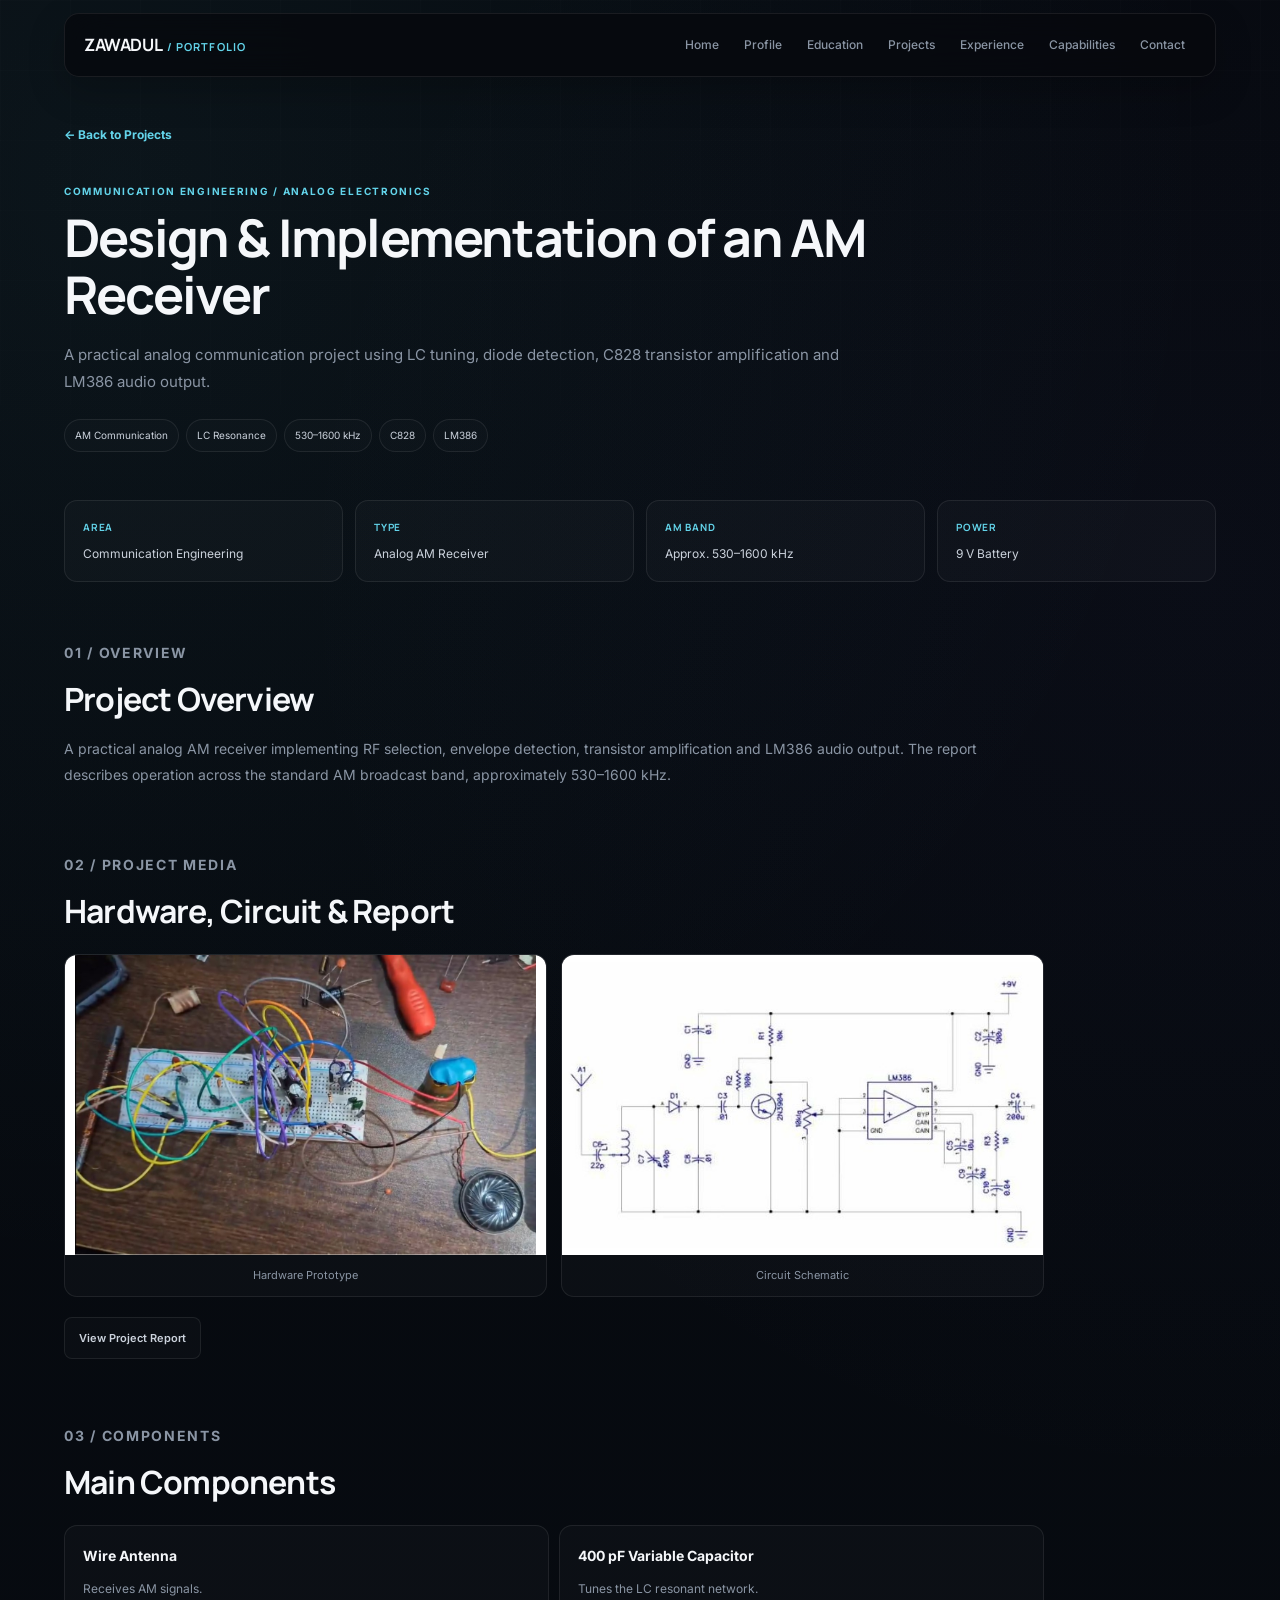
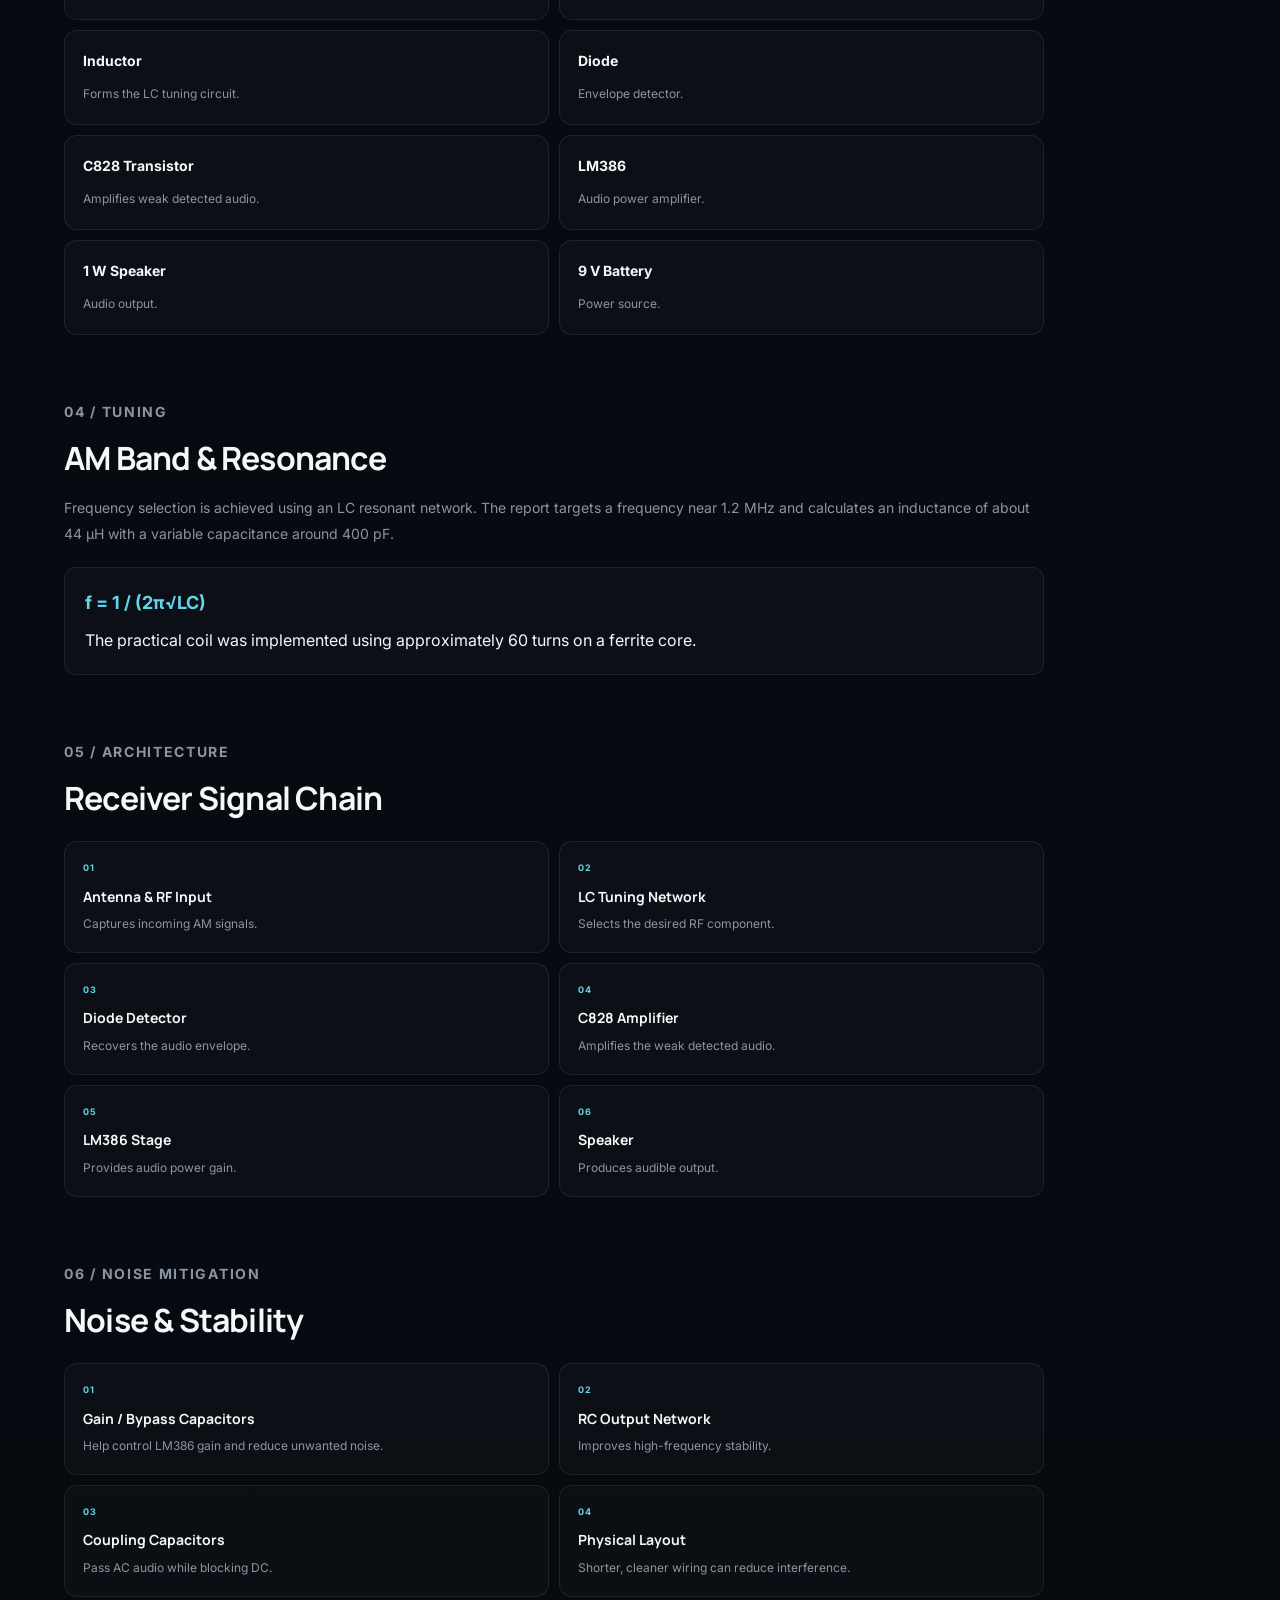
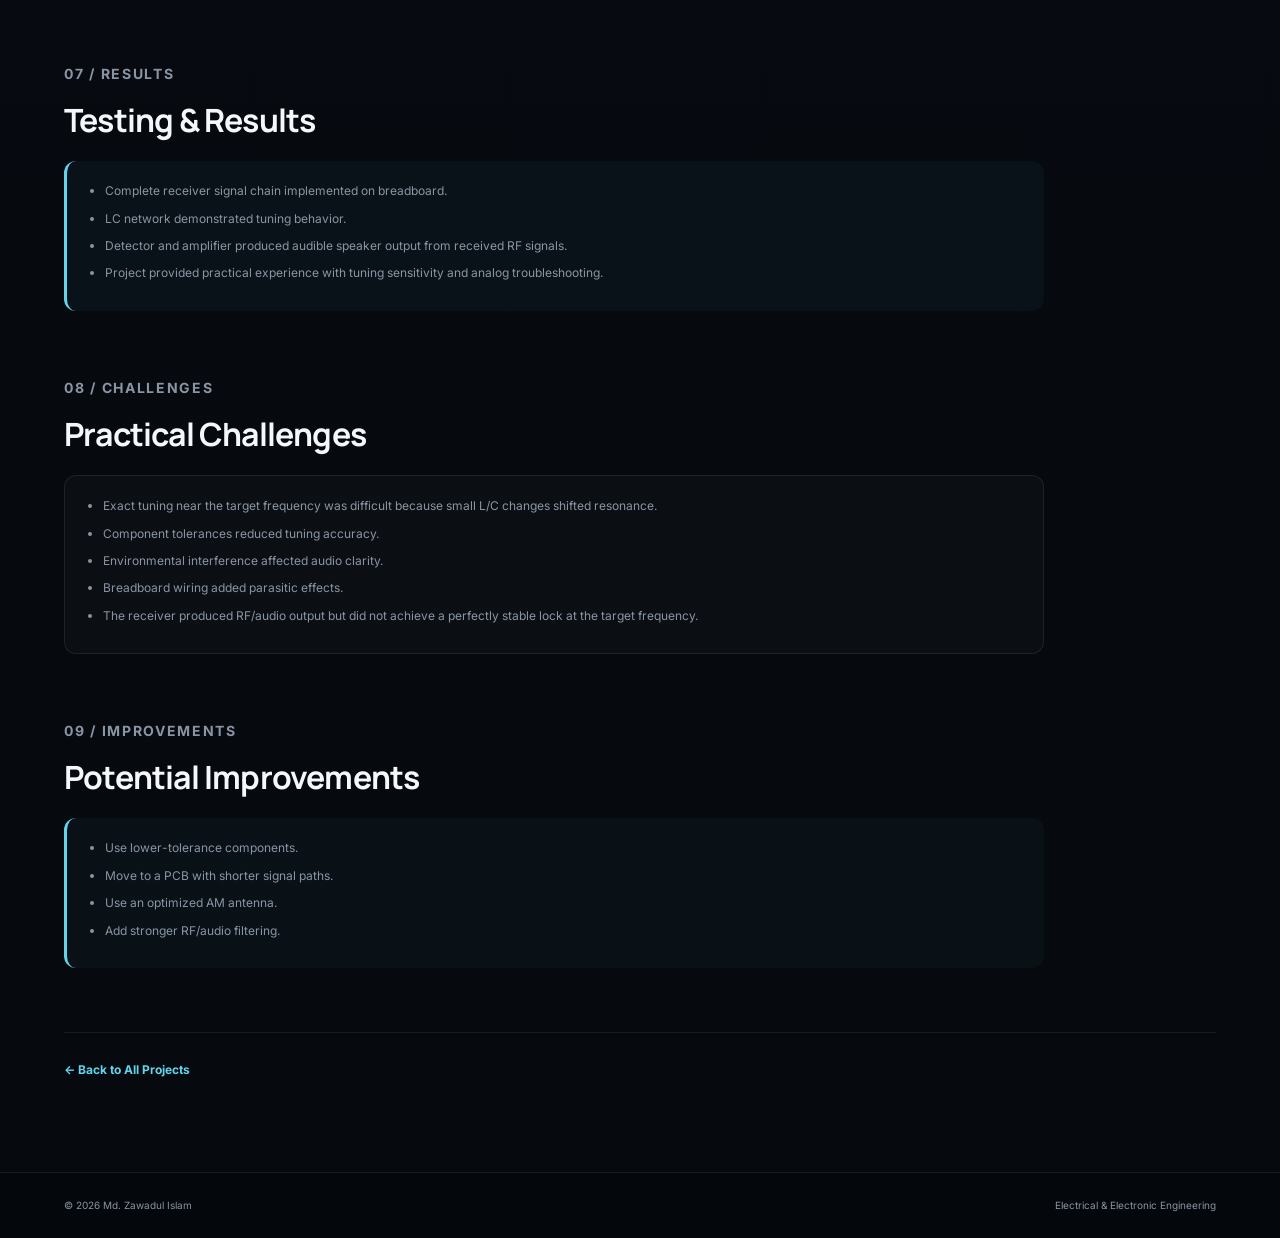
==== commit 5f9fbbdf: "up" ====
--- a/projects/am-receiver.html
+++ b/projects/am-receiver.html
@@ -1,640 +1 @@
-<!DOCTYPE html>
-<html lang="en">
-
-<head>
-
-  <meta charset="UTF-8">
-
-  <meta
-    name="viewport"
-    content="width=device-width, initial-scale=1.0"
-  >
-
-  <title>
-    AM Receiver Design & Implementation | Md. Zawadul Islam
-  </title>
-
-  <meta
-    name="description"
-    content="Communication Theory Lab project involving the design and implementation of an AM receiver with station tuning and noise-reduction considerations."
-  >
-
-  <link rel="stylesheet" href="../style.css">
-  <link
-  rel="icon"
-  type="image/png"
-  href="../assets/images/favicon.png"
->
-
-
-  <style>
-
-    .project-page {
-      padding-top: 140px;
-      padding-bottom: 100px;
-    }
-
-    .back-link {
-      display: inline-block;
-      color: var(--primary);
-      margin-bottom: 35px;
-      font-size: 14px;
-      font-weight: 700;
-    }
-
-    .project-hero {
-      max-width: 920px;
-      margin-bottom: 70px;
-    }
-
-    .project-hero-label {
-      color: var(--primary);
-      font-size: 12px;
-      letter-spacing: 3px;
-      font-weight: 700;
-      margin-bottom: 15px;
-    }
-
-    .project-hero h1 {
-      font-size: clamp(42px, 7vw, 75px);
-      line-height: 1.05;
-      letter-spacing: -2px;
-      margin-bottom: 25px;
-    }
-
-    .project-hero-description {
-      color: var(--text-muted);
-      font-size: 18px;
-      max-width: 820px;
-      margin-bottom: 30px;
-    }
-
-    .project-meta {
-      display: flex;
-      flex-wrap: wrap;
-      gap: 10px;
-    }
-
-    .project-meta span {
-      padding: 8px 13px;
-      border: 1px solid var(--border);
-      border-radius: 50px;
-      color: var(--text-muted);
-      font-size: 13px;
-    }
-
-    .project-detail-grid {
-      display: grid;
-      grid-template-columns: repeat(4, 1fr);
-      gap: 15px;
-      margin-bottom: 75px;
-    }
-
-    .detail-card {
-      background: var(--card);
-      border: 1px solid var(--border);
-      border-radius: 12px;
-      padding: 25px;
-    }
-
-    .detail-card h3 {
-      color: var(--primary);
-      font-size: 12px;
-      letter-spacing: 1px;
-      margin-bottom: 10px;
-    }
-
-    .detail-card p {
-      color: var(--text-muted);
-      font-size: 14px;
-    }
-
-    .project-section {
-      margin-bottom: 80px;
-      max-width: 980px;
-    }
-
-    .project-section-number {
-      color: var(--primary);
-      font-size: 12px;
-      letter-spacing: 3px;
-      font-weight: 700;
-      margin-bottom: 10px;
-    }
-
-    .project-section h2 {
-      font-size: 34px;
-      margin-bottom: 20px;
-    }
-
-    .project-section p {
-      color: var(--text-muted);
-      margin-bottom: 17px;
-      font-size: 16px;
-    }
-
-    .result-card {
-      margin-top: 25px;
-      border-left: 3px solid var(--primary);
-      background: rgba(56, 189, 248, 0.05);
-      padding: 25px;
-    }
-
-    .result-card ul {
-      list-style: disc;
-      padding-left: 20px;
-    }
-
-    .result-card li {
-      color: var(--text-muted);
-      margin-bottom: 10px;
-    }
-
-    .stage-grid {
-      display: grid;
-      grid-template-columns: repeat(2, 1fr);
-      gap: 15px;
-      margin-top: 30px;
-    }
-
-    .stage-card {
-      background: var(--card);
-      border: 1px solid var(--border);
-      border-radius: 10px;
-      padding: 25px;
-    }
-
-    .stage-card h3 {
-      color: var(--primary);
-      margin-bottom: 10px;
-    }
-
-    .stage-card p {
-      margin: 0;
-      font-size: 14px;
-    }
-
-    .note-box {
-      background: rgba(56, 189, 248, 0.05);
-      border: 1px solid rgba(56, 189, 248, 0.25);
-      padding: 25px;
-      border-radius: 10px;
-      margin-top: 25px;
-    }
-
-    .note-box strong {
-      color: var(--primary);
-    }
-
-    @media (max-width: 900px) {
-
-      .project-detail-grid,
-      .stage-grid {
-        grid-template-columns: repeat(2, 1fr);
-      }
-
-    }
-
-    @media (max-width: 760px) {
-
-      .project-detail-grid,
-      .stage-grid {
-        grid-template-columns: 1fr;
-      }
-
-      .project-page {
-        padding-top: 110px;
-      }
-
-      .project-hero h1 {
-        font-size: 42px;
-      }
-
-    }
-
-  </style>
-
-</head>
-
-
-<body>
-
-
-<header class="header">
-
-  <nav class="navbar container">
-
-    <a href="../index.html" class="logo">
-      ZAWADUL<span>.</span>
-    </a>
-
-    <ul class="nav-links" id="navLinks">
-
-      <li><a href="../index.html">Home</a></li>
-
-      <li><a href="../index.html#about">About</a></li>
-
-      <li><a href="../index.html#projects">Projects</a></li>
-
-      <li><a href="../index.html#skills">Skills</a></li>
-
-      <li><a href="../index.html#contact">Contact</a></li>
-
-    </ul>
-
-    <button class="menu-btn" id="menuBtn" aria-label="Open navigation menu">
-      ☰
-    </button>
-
-  </nav>
-
-</header>
-
-
-
-<main class="project-page">
-
-  <div class="container">
-
-    <a href="../index.html#projects" class="back-link">
-      ← Back to Projects
-    </a>
-
-
-    <section class="project-hero">
-
-      <p class="project-hero-label">
-        COMMUNICATION ENGINEERING / ELECTRONICS
-      </p>
-
-      <h1>
-        Design & Implementation of an AM Receiver
-      </h1>
-
-      <p class="project-hero-description">
-
-        An open-ended communication engineering project involving
-        the design, construction and evaluation of a functional
-        amplitude-modulation receiver.
-
-      </p>
-
-      <div class="project-meta">
-
-        <span>AM Communication</span>
-
-        <span>Receiver Design</span>
-
-        <span>Hardware</span>
-
-        <span>Tuning</span>
-
-        <span>Noise Reduction</span>
-
-      </div>
-
-    </section>
-
-
-    <div class="project-detail-grid">
-
-      <div class="detail-card">
-
-        <h3>COURSE</h3>
-
-        <p>
-          EEE 3208 — Communication Theory Lab
-        </p>
-
-      </div>
-
-
-      <div class="detail-card">
-
-        <h3>PROJECT TYPE</h3>
-
-        <p>
-          Open-Ended Lab
-        </p>
-
-      </div>
-
-
-      <div class="detail-card">
-
-        <h3>CORE SYSTEM</h3>
-
-        <p>
-          AM Receiver
-        </p>
-
-      </div>
-
-
-      <div class="detail-card">
-
-        <h3>TARGET</h3>
-
-        <p>
-          Bangladesh Betar AM Reception
-        </p>
-
-      </div>
-
-    </div>
-
-
-    <section class="project-section">
-
-      <p class="project-section-number">
-        01 / OVERVIEW
-      </p>
-
-      <h2>
-        Project Overview
-      </h2>
-
-      <p>
-
-        The project was designed as an open-ended implementation
-        of an AM communication receiver rather than a fixed
-        predefined laboratory circuit.
-
-      </p>
-
-      <p>
-
-        The work required applying theoretical AM communication
-        concepts to practical receiver hardware, testing,
-        troubleshooting and performance evaluation.
-
-      </p>
-
-    </section>
-
-
-    <section class="project-section">
-
-      <p class="project-section-number">
-        02 / OBJECTIVES
-      </p>
-
-      <h2>
-        Main Objectives
-      </h2>
-
-      <div class="result-card">
-
-        <ul>
-
-          <li>
-            Apply theoretical AM communication concepts to practical hardware.
-          </li>
-
-          <li>
-            Develop hands-on experience in receiver design, construction and testing.
-          </li>
-
-          <li>
-            Investigate real-world reception issues such as noise.
-          </li>
-
-          <li>
-            Explore simulation or analysis tools where appropriate.
-          </li>
-
-          <li>
-            Develop technical problem-solving and collaborative engineering skills.
-          </li>
-
-        </ul>
-
-      </div>
-
-    </section>
-
-
-    <section class="project-section">
-
-      <p class="project-section-number">
-        03 / PROJECT REQUIREMENTS
-      </p>
-
-      <h2>
-        Receiver Requirements
-      </h2>
-
-
-      <div class="stage-grid">
-
-
-        <div class="stage-card">
-
-          <h3>
-            Receiver Circuit
-          </h3>
-
-          <p>
-            Design and implement a functional AM receiver circuit
-            using an appropriate receiver architecture.
-          </p>
-
-        </div>
-
-
-        <div class="stage-card">
-
-          <h3>
-            Station Reception
-          </h3>
-
-          <p>
-            Enable reception of AM broadcasts, particularly
-            Bangladesh Betar stations relevant to the Dhaka region.
-          </p>
-
-        </div>
-
-
-        <div class="stage-card">
-
-          <h3>
-            Tuning Mechanism
-          </h3>
-
-          <p>
-            Provide a practical tuning mechanism for selecting
-            the desired AM broadcast station.
-          </p>
-
-        </div>
-
-
-        <div class="stage-card">
-
-          <h3>
-            Noise Cancellation
-          </h3>
-
-          <p>
-            Investigate and demonstrate a method for improving
-            reception quality in the presence of noise.
-          </p>
-
-        </div>
-
-
-      </div>
-
-    </section>
-
-
-    <section class="project-section">
-
-      <p class="project-section-number">
-        04 / ENGINEERING WORK
-      </p>
-
-      <h2>
-        Technical Areas Involved
-      </h2>
-
-      <div class="result-card">
-
-        <ul>
-
-          <li>AM modulation and demodulation concepts</li>
-
-          <li>Receiver circuit design</li>
-
-          <li>Frequency tuning and station selection</li>
-
-          <li>Electronic component selection</li>
-
-          <li>Hardware implementation and troubleshooting</li>
-
-          <li>Noise mitigation</li>
-
-          <li>Performance testing and evaluation</li>
-
-        </ul>
-
-      </div>
-
-    </section>
-
-
-    <section class="project-section">
-
-      <p class="project-section-number">
-        05 / PERFORMANCE
-      </p>
-
-      <h2>
-        Intended Performance Evaluation
-      </h2>
-
-      <p>
-
-        The project specification required practical evaluation
-        of receiver performance and encouraged measurements such
-        as sensitivity, selectivity and signal-to-noise ratio.
-
-      </p>
-
-      <div class="result-card">
-
-        <ul>
-
-          <li>Ability to receive AM broadcast stations</li>
-
-          <li>Quality and stability of tuning</li>
-
-          <li>Functionality of receiver stages</li>
-
-          <li>Noise-reduction effectiveness</li>
-
-          <li>Overall reception quality</li>
-
-        </ul>
-
-      </div>
-
-
-      <div class="note-box">
-
-        <p>
-          <strong>Portfolio note:</strong>
-          The project file currently available is the original
-          project specification. Final circuit values, measured
-          performance and implementation-specific results can be
-          added here once the completed project report is available.
-        </p>
-
-      </div>
-
-    </section>
-
-
-    <section class="project-section">
-
-      <p class="project-section-number">
-        06 / LEARNING
-      </p>
-
-      <h2>
-        Engineering Skills Developed
-      </h2>
-
-      <div class="result-card">
-
-        <ul>
-
-          <li>Communication-system hardware implementation</li>
-
-          <li>Circuit design and testing</li>
-
-          <li>AM receiver principles</li>
-
-          <li>Tuning and frequency selection</li>
-
-          <li>Noise-related troubleshooting</li>
-
-          <li>Collaborative engineering development</li>
-
-        </ul>
-
-      </div>
-
-    </section>
-
-
-    <a href="../index.html#projects" class="btn primary-btn">
-      ← Back to All Projects
-    </a>
-
-  </div>
-
-</main>
-
-
-<footer class="footer">
-
-  <div class="container footer-content">
-
-    <p>
-      © 2026 Md. Zawadul Islam
-    </p>
-
-    <p>
-      Electrical & Electronic Engineering
-    </p>
-
-  </div>
-
-</footer>
-
-<script src="../script.js"></script>
-
-</body>
-</html>+<!DOCTYPE html><html lang="en"><head><meta charset="UTF-8"><meta name="viewport" content="width=device-width,initial-scale=1.0"><title>Design &amp; Implementation of an AM Receiver | Md. Zawadul Islam</title><link rel="icon" type="image/png" href="../assets/images/favicon.png"><link rel="stylesheet" href="../style.css"><link rel="stylesheet" href="project-page.css"></head><body><header class="header"><nav class="navbar container"><a href="../index.html" class="logo">ZAWADUL <span>/ PORTFOLIO</span></a><ul class="nav-links" id="navLinks"><li><a href="../index.html">Home</a></li><li><a href="../index.html#profile">Profile</a></li><li><a href="../index.html#education">Education</a></li><li><a href="../index.html#projects">Projects</a></li><li><a href="../index.html#experience">Experience</a></li><li><a href="../index.html#capabilities">Capabilities</a></li><li><a href="../index.html#contact">Contact</a></li></ul><button class="menu-btn" id="menuBtn" aria-label="Open navigation menu">☰</button></nav></header><main class="project-page"><div class="container"><a href="../index.html#projects" class="back-link">← Back to Projects</a><section class="project-hero"><p class="project-hero-label">COMMUNICATION ENGINEERING / ANALOG ELECTRONICS</p><h1>Design & Implementation of an AM Receiver</h1><p class="project-hero-description">A practical analog communication project using LC tuning, diode detection, C828 transistor amplification and LM386 audio output.</p><div class="project-meta"><span>AM Communication</span><span>LC Resonance</span><span>530–1600 kHz</span><span>C828</span><span>LM386</span></div></section><div class="project-detail-grid"><div class='detail-card'><h3>AREA</h3><p>Communication Engineering</p></div><div class='detail-card'><h3>TYPE</h3><p>Analog AM Receiver</p></div><div class='detail-card'><h3>AM BAND</h3><p>Approx. 530–1600 kHz</p></div><div class='detail-card'><h3>POWER</h3><p>9 V Battery</p></div></div><section class='project-section'><p class='project-section-number'>01 / OVERVIEW</p><h2>Project Overview</h2><p>A practical analog AM receiver implementing RF selection, envelope detection, transistor amplification and LM386 audio output. The report describes operation across the standard AM broadcast band, approximately 530–1600 kHz.</p></section><section class='project-section'><p class='project-section-number'>02 / PROJECT MEDIA</p><h2>Hardware, Circuit & Report</h2><div class='project-gallery '><figure><img src='../assets/projects/am-receiver/am-receiver-hardware.jpg' alt='AM receiver breadboard hardware'><figcaption>Hardware Prototype</figcaption></figure><figure><img src='../assets/projects/am-receiver/am-receiver-circuit.jpg' alt='AM receiver circuit schematic'><figcaption>Circuit Schematic</figcaption></figure></div><div class='project-file-buttons'><a class='project-file-button' href='../assets/projects/am-receiver/am-receiver-report.pdf' target='_blank' rel='noopener noreferrer'>View Project Report</a></div></section><section class='project-section'><p class='project-section-number'>03 / COMPONENTS</p><h2>Main Components</h2><div class='component-grid'><div class='component'><strong>Wire Antenna</strong><span>Receives AM signals.</span></div><div class='component'><strong>400 pF Variable Capacitor</strong><span>Tunes the LC resonant network.</span></div><div class='component'><strong>Inductor</strong><span>Forms the LC tuning circuit.</span></div><div class='component'><strong>Diode</strong><span>Envelope detector.</span></div><div class='component'><strong>C828 Transistor</strong><span>Amplifies weak detected audio.</span></div><div class='component'><strong>LM386</strong><span>Audio power amplifier.</span></div><div class='component'><strong>1 W Speaker</strong><span>Audio output.</span></div><div class='component'><strong>9 V Battery</strong><span>Power source.</span></div></div></section><section class='project-section'><p class='project-section-number'>04 / TUNING</p><h2>AM Band & Resonance</h2><p>Frequency selection is achieved using an LC resonant network. The report targets a frequency near 1.2 MHz and calculates an inductance of about 44 µH with a variable capacitance around 400 pF.</p><div class='formula-box'><div class='formula'>f = 1 / (2π√LC)</div><p>The practical coil was implemented using approximately 60 turns on a ferrite core.</p></div></section><section class='project-section'><p class='project-section-number'>05 / ARCHITECTURE</p><h2>Receiver Signal Chain</h2><div class='stage-grid'><div class='stage-card'><span class='stage-number'>01</span><h3>Antenna &amp; RF Input</h3><p>Captures incoming AM signals.</p></div><div class='stage-card'><span class='stage-number'>02</span><h3>LC Tuning Network</h3><p>Selects the desired RF component.</p></div><div class='stage-card'><span class='stage-number'>03</span><h3>Diode Detector</h3><p>Recovers the audio envelope.</p></div><div class='stage-card'><span class='stage-number'>04</span><h3>C828 Amplifier</h3><p>Amplifies the weak detected audio.</p></div><div class='stage-card'><span class='stage-number'>05</span><h3>LM386 Stage</h3><p>Provides audio power gain.</p></div><div class='stage-card'><span class='stage-number'>06</span><h3>Speaker</h3><p>Produces audible output.</p></div></div></section><section class='project-section'><p class='project-section-number'>06 / NOISE MITIGATION</p><h2>Noise & Stability</h2><div class='stage-grid'><div class='stage-card'><span class='stage-number'>01</span><h3>Gain / Bypass Capacitors</h3><p>Help control LM386 gain and reduce unwanted noise.</p></div><div class='stage-card'><span class='stage-number'>02</span><h3>RC Output Network</h3><p>Improves high-frequency stability.</p></div><div class='stage-card'><span class='stage-number'>03</span><h3>Coupling Capacitors</h3><p>Pass AC audio while blocking DC.</p></div><div class='stage-card'><span class='stage-number'>04</span><h3>Physical Layout</h3><p>Shorter, cleaner wiring can reduce interference.</p></div></div></section><section class='project-section'><p class='project-section-number'>07 / RESULTS</p><h2>Testing & Results</h2><div class='result-card'><ul><li>Complete receiver signal chain implemented on breadboard.</li><li>LC network demonstrated tuning behavior.</li><li>Detector and amplifier produced audible speaker output from received RF signals.</li><li>Project provided practical experience with tuning sensitivity and analog troubleshooting.</li></ul></div></section><section class='project-section'><p class='project-section-number'>08 / CHALLENGES</p><h2>Practical Challenges</h2><div class='challenge-card'><ul><li>Exact tuning near the target frequency was difficult because small L/C changes shifted resonance.</li><li>Component tolerances reduced tuning accuracy.</li><li>Environmental interference affected audio clarity.</li><li>Breadboard wiring added parasitic effects.</li><li>The receiver produced RF/audio output but did not achieve a perfectly stable lock at the target frequency.</li></ul></div></section><section class='project-section'><p class='project-section-number'>09 / IMPROVEMENTS</p><h2>Potential Improvements</h2><div class='result-card'><ul><li>Use lower-tolerance components.</li><li>Move to a PCB with shorter signal paths.</li><li>Use an optimized AM antenna.</li><li>Add stronger RF/audio filtering.</li></ul></div></section><div class="project-end"><a href="../index.html#projects">← Back to All Projects</a></div></div></main><footer class="footer"><div class="container footer-layout"><p>© 2026 Md. Zawadul Islam</p><p>Electrical & Electronic Engineering</p></div></footer><script src="../script.js"></script></body></html>
--- a/style.css
+++ b/style.css
@@ -1,8 +1,8 @@
-@import url('https://fonts.googleapis.com/css2?family=Inter:wght@400;500;600;700&family=Space+Grotesk:wght@500;600;700&display=swap');
+@import url('https://fonts.googleapis.com/css2?family=Inter:wght@400;500;600;700&family=Manrope:wght@500;600;700&display=swap');
 
 
 /* =========================================================
-   GLOBAL RESET
+   RESET & VARIABLES
 ========================================================= */
 
 * {
@@ -11,70 +11,102 @@
   box-sizing: border-box;
 }
 
+
+:root {
+
+  --bg: #06090e;
+  --bg-dark: #04070b;
+  --bg-soft: #0a0f16;
+
+  --surface: rgba(255, 255, 255, 0.032);
+  --surface-hover: rgba(255, 255, 255, 0.05);
+
+  --text: #f5f7fa;
+  --text-soft: #cbd2dc;
+  --muted: #8a95a4;
+
+  --accent: #63d4ea;
+  --accent-light: #8ce9fa;
+  --accent-soft: rgba(99, 212, 234, 0.09);
+
+  --line: rgba(255, 255, 255, 0.08);
+  --line-strong: rgba(255, 255, 255, 0.14);
+
+  --shadow:
+    0 24px 65px rgba(0, 0, 0, 0.28);
+
+}
+
+
 html {
   scroll-behavior: smooth;
-}
-
-:root {
-  --background: #070b14;
-  --background-light: #0b111c;
-
-  --card: #0f1724;
-  --card-light: #151f2d;
-
-  --primary: #38bdf8;
-  --primary-dark: #0ea5e9;
-
-  --text: #f8fafc;
-  --text-soft: #cbd5e1;
-  --text-muted: #94a3b8;
-
-  --border: rgba(255, 255, 255, 0.075);
-
-  --shadow:
-    0 20px 50px rgba(0, 0, 0, 0.25);
-}
+  scroll-padding-top: 95px;
+}
+
 
 body {
-  font-family: "Inter", Arial, sans-serif;
-
-  background: var(--background);
+
+  font-family: "Inter", sans-serif;
 
   color: var(--text);
 
   line-height: 1.7;
 
-  letter-spacing: -0.01em;
-
   overflow-x: hidden;
-}
-
-
-/* SUBTLE ENGINEERING GRID */
+
+  background:
+    radial-gradient(
+      circle at 9% 4%,
+      rgba(99, 212, 234, 0.06),
+      transparent 25%
+    ),
+    radial-gradient(
+      circle at 94% 13%,
+      rgba(108, 105, 220, 0.04),
+      transparent 23%
+    ),
+    linear-gradient(
+      180deg,
+      #06090e,
+      #070b11 50%,
+      #06090e
+    );
+
+}
+
 
 body::before {
+
   content: "";
 
   position: fixed;
 
   inset: 0;
 
+  z-index: -2;
+
   pointer-events: none;
-
-  z-index: -2;
 
   background-image:
     linear-gradient(
-      rgba(56, 189, 248, 0.017) 1px,
+      rgba(255, 255, 255, 0.012) 1px,
       transparent 1px
     ),
     linear-gradient(
       90deg,
-      rgba(56, 189, 248, 0.017) 1px,
+      rgba(255, 255, 255, 0.012) 1px,
       transparent 1px
     );
 
-  background-size: 50px 50px;
+  background-size: 70px 70px;
+
+  mask-image:
+    linear-gradient(
+      to bottom,
+      black,
+      transparent 90%
+    );
+
 }
 
 
@@ -83,143 +115,153 @@
 h3,
 h4,
 .logo {
-  font-family: "Space Grotesk", "Inter", sans-serif;
-}
+  font-family: "Manrope", sans-serif;
+}
+
 
 a {
+  color: inherit;
   text-decoration: none;
-  color: inherit;
-}
+}
+
 
 ul {
   list-style: none;
 }
 
+
 img {
+  display: block;
   max-width: 100%;
 }
 
+
 .container {
-  width: min(1160px, 90%);
-  margin: auto;
-}
+  width: min(1180px, 90%);
+  margin-inline: auto;
+}
+
 
 
 /* =========================================================
-   HEADER / NAVBAR
+   NAVBAR
 ========================================================= */
 
 .header {
+
   position: fixed;
-
-  width: 100%;
 
   top: 0;
   left: 0;
 
+  width: 100%;
+
   z-index: 1000;
 
-  background: rgba(7, 11, 20, 0.88);
-
-  backdrop-filter: blur(15px);
-
-  -webkit-backdrop-filter: blur(15px);
-
-  border-bottom: 1px solid var(--border);
-}
+  padding-top: 13px;
+
+}
+
 
 .navbar {
-  height: 80px;
+
+  min-height: 64px;
+
+  padding: 0 19px;
 
   display: flex;
 
   align-items: center;
 
   justify-content: space-between;
-}
-
-
-/* LOGO */
+
+  background:
+    rgba(6, 9, 14, 0.84);
+
+  border: 1px solid var(--line);
+
+  border-radius: 15px;
+
+  backdrop-filter: blur(20px);
+
+  -webkit-backdrop-filter: blur(20px);
+
+  box-shadow:
+    0 14px 36px rgba(0, 0, 0, 0.22);
+
+}
+
 
 .logo {
-  font-size: 24px;
+
+  font-size: 17px;
 
   font-weight: 700;
 
-  letter-spacing: -1px;
+  letter-spacing: -0.4px;
+
+}
+
+
+.logo span {
+
+  margin-left: 3px;
+
+  color: var(--accent);
+
+  font-size: 11px;
+
+  letter-spacing: 1.1px;
+
+}
+
+
+.nav-links {
+
+  display: flex;
+
+  align-items: center;
+
+  gap: 3px;
+
+}
+
+
+.nav-links a {
+
+  display: block;
+
+  padding: 9px 11px;
+
+  color: var(--muted);
+
+  border-radius: 8px;
+
+  font-size: 12px;
+
+  font-weight: 500;
+
+  transition:
+    color 0.25s ease,
+    background 0.25s ease;
+
+}
+
+
+.nav-links a:hover {
 
   color: var(--text);
-}
-
-.logo span {
-  color: var(--primary);
-}
-
-
-/* NAVIGATION */
-
-.nav-links {
-  display: flex;
-
-  align-items: center;
-
-  gap: 32px;
-}
-
-.nav-links a {
-  position: relative;
-
-  font-size: 13px;
-
-  font-weight: 500;
-
-  color: var(--text-muted);
-
-  transition: 0.25s;
-}
-
-.nav-links a::after {
-  content: "";
-
-  position: absolute;
-
-  left: 0;
-
-  bottom: -7px;
-
-  width: 0;
-
-  height: 1px;
-
-  background: var(--primary);
-
-  transition: 0.25s;
-}
-
-.nav-links a:hover {
-  color: var(--text);
-}
-
-.nav-links a:hover::after {
-  width: 100%;
-}
-
-
-/* MOBILE MENU BUTTON */
+
+  background:
+    rgba(255, 255, 255, 0.045);
+
+}
+
 
 .menu-btn {
   display: none;
-
-  background: transparent;
-
-  border: none;
-
-  color: var(--text);
-
-  font-size: 26px;
-
-  cursor: pointer;
-}
+}
+
 
 
 /* =========================================================
@@ -227,1153 +269,1483 @@
 ========================================================= */
 
 .hero {
+
   min-height: 100vh;
 
+  padding:
+    125px 0
+    85px;
+
   display: flex;
 
   align-items: center;
 
-  padding-top: 105px;
-
-  padding-bottom: 70px;
-
   position: relative;
 
+}
+
+
+.hero-layout {
+
+  display: grid;
+
+  grid-template-columns:
+    minmax(0, 1.08fr)
+    minmax(320px, 0.92fr);
+
+  gap: 76px;
+
+  align-items: center;
+
+}
+
+
+.hero-status {
+
+  width: fit-content;
+
+  display: flex;
+
+  align-items: center;
+
+  gap: 9px;
+
+  margin-bottom: 27px;
+
+  padding: 7px 11px;
+
+  color: var(--text-soft);
+
+  border: 1px solid var(--line);
+
+  border-radius: 999px;
+
+  background:
+    rgba(255, 255, 255, 0.02);
+
+  font-size: 10px;
+
+  font-weight: 600;
+
+  letter-spacing: 1px;
+
+}
+
+
+.status-dot {
+
+  width: 7px;
+
+  height: 7px;
+
+  border-radius: 50%;
+
+  background: var(--accent);
+
+  box-shadow:
+    0 0 11px
+    rgba(99, 212, 234, 0.8);
+
+}
+
+
+.hero-kicker {
+
+  margin-bottom: 11px;
+
+  color: var(--accent);
+
+  font-size: 11px;
+
+  font-weight: 700;
+
+  letter-spacing: 1.6px;
+
+}
+
+
+.hero h1 {
+
+  margin-bottom: 22px;
+
+  font-size:
+    clamp(
+      43px,
+      5vw,
+      62px
+    );
+
+  line-height: 1.01;
+
+  letter-spacing: -2.6px;
+
+}
+
+
+.hero h1 span {
+
+  display: block;
+
+  color: var(--accent);
+
+}
+
+
+.hero-lead {
+
+  max-width: 650px;
+
+  margin-bottom: 18px;
+
+  color: var(--text-soft);
+
+  font-size:
+    clamp(
+      18px,
+      1.7vw,
+      22px
+    );
+
+  line-height: 1.55;
+
+}
+
+
+.hero-copy {
+
+  max-width: 650px;
+
+  margin-bottom: 28px;
+
+  color: var(--muted);
+
+  font-size: 14px;
+
+  line-height: 1.85;
+
+}
+
+
+.hero-actions {
+
+  display: flex;
+
+  gap: 10px;
+
+  flex-wrap: wrap;
+
+  margin-bottom: 35px;
+
+}
+
+
+.button {
+
+  min-height: 45px;
+
+  padding: 0 18px;
+
+  display: inline-flex;
+
+  align-items: center;
+
+  justify-content: center;
+
+  border-radius: 8px;
+
+  font-size: 12px;
+
+  font-weight: 600;
+
+  transition: 0.25s ease;
+
+}
+
+
+.button-primary {
+
+  color: #041014;
+
+  background: var(--accent);
+
+  border: 1px solid var(--accent);
+
+}
+
+
+.button-primary:hover {
+
+  transform: translateY(-2px);
+
+  background: var(--accent-light);
+
+}
+
+
+.button-secondary {
+
+  color: var(--text);
+
+  border: 1px solid var(--line);
+
+  background:
+    rgba(255, 255, 255, 0.02);
+
+}
+
+
+.button-secondary:hover {
+
+  transform: translateY(-2px);
+
+  border-color:
+    rgba(99, 212, 234, 0.25);
+
+}
+
+
+.hero-meta {
+
+  display: flex;
+
+  flex-wrap: wrap;
+
+  gap: 38px;
+
+}
+
+
+.hero-meta-item {
+
+  display: flex;
+
+  flex-direction: column;
+
+  gap: 4px;
+
+}
+
+
+.meta-label {
+
+  color: var(--accent);
+
+  font-size: 10px;
+
+  font-weight: 700;
+
+  letter-spacing: 1.1px;
+
+}
+
+
+.hero-meta-item
+> span:last-child {
+
+  color: var(--muted);
+
+  font-size: 12px;
+
+}
+
+
+
+/* =========================================================
+   PORTRAIT
+========================================================= */
+
+.hero-portrait {
+
+  position: relative;
+
+  display: flex;
+
+  justify-content: center;
+
+}
+
+
+.portrait-frame {
+
+  width: 365px;
+
+  height: 455px;
+
+  position: relative;
+
   overflow: hidden;
-}
-
-
-/* HERO GLOW */
-
-.hero::before {
-  content: "";
+
+  border: 1px solid var(--line);
+
+  border-radius: 22px;
+
+  background: var(--bg-soft);
+
+  box-shadow: var(--shadow);
+
+}
+
+
+.portrait-frame img {
+
+  width: 100%;
+
+  height: 100%;
+
+  object-fit: cover;
+
+  object-position: center top;
+
+}
+
+
+.portrait-overlay {
 
   position: absolute;
 
-  width: 520px;
-  height: 520px;
-
-  background: rgba(56, 189, 248, 0.055);
+  z-index: 3;
+
+  left: 18px;
+  right: 18px;
+  bottom: 18px;
+
+  padding: 13px 14px;
+
+  display: flex;
+
+  align-items: center;
+
+  justify-content: space-between;
+
+  background:
+    rgba(7, 11, 16, 0.8);
+
+  border: 1px solid var(--line);
+
+  border-radius: 10px;
+
+  backdrop-filter: blur(15px);
+
+}
+
+
+.portrait-overlay div {
+
+  display: flex;
+
+  flex-direction: column;
+
+}
+
+
+.portrait-overlay small {
+
+  color: var(--muted);
+
+  font-size: 10px;
+
+}
+
+
+.portrait-overlay strong {
+
+  font-size: 13px;
+
+}
+
+
+.portrait-overlay > span {
+
+  color: var(--accent);
+
+  font-size: 13px;
+
+  font-weight: 700;
+
+}
+
+
+.portrait-note {
+
+  position: absolute;
+
+  z-index: 4;
+
+  min-width: 110px;
+
+  padding: 13px 14px;
+
+  background:
+    rgba(9, 14, 20, 0.93);
+
+  border: 1px solid var(--line);
+
+  border-radius: 11px;
+
+  box-shadow:
+    0 14px 30px rgba(0, 0, 0, 0.22);
+
+}
+
+
+.portrait-note span {
+
+  display: block;
+
+  font-size: 21px;
+
+  font-weight: 600;
+
+}
+
+
+.portrait-note small {
+
+  color: var(--muted);
+
+  font-size: 9px;
+
+}
+
+
+.portrait-note-one {
+
+  left: -26px;
+
+  top: 55px;
+
+}
+
+
+.portrait-note-two {
+
+  right: -30px;
+
+  bottom: 82px;
+
+}
+
+
+
+/* =========================================================
+   SECTIONS
+========================================================= */
+
+.section {
+
+  padding: 105px 0;
+
+}
+
+
+.section-soft {
+
+  background:
+    rgba(255, 255, 255, 0.01);
+
+  border-block:
+    1px solid
+    rgba(255, 255, 255, 0.04);
+
+}
+
+
+.section-intro {
+
+  display: grid;
+
+  grid-template-columns:
+    70px
+    minmax(0, 1fr);
+
+  gap: 25px;
+
+  margin-bottom: 58px;
+
+}
+
+
+.section-code {
+
+  width: 46px;
+
+  height: 46px;
+
+  display: flex;
+
+  align-items: center;
+
+  justify-content: center;
+
+  color: var(--accent);
+
+  border:
+    1px solid
+    rgba(99, 212, 234, 0.15);
 
   border-radius: 50%;
 
-  filter: blur(115px);
-
-  right: -120px;
-
-  top: 90px;
-
-  pointer-events: none;
-}
-
-
-.hero-grid {
+  font-size: 11px;
+
+  font-weight: 700;
+
+}
+
+
+.section-intro-main {
+
+  padding-bottom: 22px;
+
+  border-bottom:
+    1px solid var(--line);
+
+}
+
+
+.section-eyebrow {
+
+  margin-bottom: 8px;
+
+  color: var(--accent);
+
+  font-size: 10px;
+
+  font-weight: 700;
+
+  letter-spacing: 1.5px;
+
+}
+
+
+.section-intro h2 {
+
+  max-width: 680px;
+
+  margin-bottom: 12px;
+
+  font-size:
+    clamp(
+      30px,
+      3vw,
+      39px
+    );
+
+  line-height: 1.15;
+
+  letter-spacing: -1.4px;
+
+}
+
+
+.section-intro h2 span {
+
+  color: var(--muted);
+
+  font-weight: 500;
+
+}
+
+
+.section-intro-main
+> p:last-child {
+
+  max-width: 680px;
+
+  color: var(--muted);
+
+  font-size: 13px;
+
+  line-height: 1.75;
+
+}
+
+
+
+/* =========================================================
+   PROFILE
+========================================================= */
+
+.profile-layout {
+
   display: grid;
 
   grid-template-columns:
-    minmax(0, 1.2fr)
-    minmax(320px, 0.8fr);
-
-  gap: 80px;
+    1.15fr
+    0.85fr;
+
+  gap: 65px;
+
+}
+
+
+.profile-story p {
+
+  margin-bottom: 18px;
+
+  color: var(--muted);
+
+  font-size: 14px;
+
+  line-height: 1.9;
+
+}
+
+
+.profile-story
+.profile-opening {
+
+  color: var(--text-soft);
+
+  font-size: 15px;
+
+}
+
+
+.profile-panel {
+
+  border-top:
+    1px solid var(--line);
+
+}
+
+
+.profile-panel-row {
+
+  padding: 18px 0;
+
+  display: grid;
+
+  grid-template-columns:
+    115px
+    1fr;
+
+  gap: 16px;
+
+  border-bottom:
+    1px solid var(--line);
+
+}
+
+
+.profile-panel-row span {
+
+  color: var(--muted);
+
+  font-size: 11px;
+
+}
+
+
+.profile-panel-row strong {
+
+  color: var(--text-soft);
+
+  font-size: 13px;
+
+  font-weight: 500;
+
+}
+
+
+
+/* =========================================================
+   EDUCATION
+========================================================= */
+
+.education-list {
+
+  border-top:
+    1px solid var(--line);
+
+}
+
+
+.education-item {
+
+  display: grid;
+
+  grid-template-columns:
+    155px
+    1fr
+    125px;
+
+  gap: 30px;
 
   align-items: center;
-}
-
-.hero-content {
-  position: relative;
-
-  z-index: 2;
-}
-
-
-/* HERO LABEL */
-
-.hero-label {
-  color: var(--primary);
+
+  padding: 27px 0;
+
+  border-bottom:
+    1px solid var(--line);
+
+}
+
+
+.education-year {
+
+  color: var(--accent);
 
   font-size: 11px;
 
-  letter-spacing: 4px;
-
   font-weight: 700;
 
-  margin-bottom: 25px;
-}
-
-
-/* HERO NAME */
-
-.hero h1 {
-  font-size: clamp(52px, 6vw, 76px);
-
-  line-height: 0.98;
-
-  letter-spacing: -4px;
-
-  margin-bottom: 28px;
-
-  font-weight: 700;
-}
-
-.hero h1 span {
-  color: var(--primary);
-
-  display: block;
-
-  margin-top: 6px;
-}
-
-
-/* HERO SUBTITLE */
-
-.hero h2 {
-  font-size: 22px;
-
-  font-weight: 500;
+}
+
+
+.education-detail h3 {
+
+  margin-bottom: 5px;
+
+  font-size: 20px;
+
+}
+
+
+.education-detail p {
+
+  color: var(--muted);
+
+  font-size: 13px;
+
+}
+
+
+.education-result {
 
   color: var(--text-soft);
 
-  margin-bottom: 22px;
-
-  letter-spacing: -0.5px;
-}
-
-
-/* HERO DESCRIPTION */
-
-.hero-description {
-  color: var(--text-muted);
-
-  max-width: 620px;
-
-  font-size: 16px;
-
-  line-height: 1.8;
-
-  margin-bottom: 30px;
-}
-
-
-/* HERO TAGS */
-
-.hero-tags {
-  display: flex;
-
-  flex-wrap: wrap;
-
-  gap: 9px;
-
-  margin-bottom: 34px;
-}
-
-.hero-tags span {
-  padding: 7px 12px;
-
-  border: 1px solid var(--border);
-
-  border-radius: 6px;
-
-  color: var(--text-soft);
+  text-align: right;
 
   font-size: 12px;
 
-  background: rgba(255, 255, 255, 0.018);
-}
-
-
-/* HERO BUTTONS */
-
-.hero-buttons {
-  display: flex;
-
-  gap: 14px;
-
-  flex-wrap: wrap;
-}
+  font-weight: 600;
+
+}
+
 
 
 /* =========================================================
-   BUTTONS
+   PROJECTS
 ========================================================= */
 
-.btn {
-  display: inline-flex;
+.projects-list {
+
+  display: grid;
+
+  gap: 26px;
+
+}
+
+
+.project-showcase {
+
+  display: grid;
+
+  grid-template-columns:
+    1.04fr
+    0.96fr;
+
+  gap: 42px;
 
   align-items: center;
 
-  justify-content: center;
-
-  padding: 13px 21px;
-
-  border-radius: 6px;
-
-  font-size: 13px;
-
-  font-weight: 600;
-
-  cursor: pointer;
-
-  transition:
-    transform 0.25s,
-    border-color 0.25s,
-    background 0.25s,
-    color 0.25s;
-}
-
-
-.primary-btn {
-  background: var(--primary);
-
-  color: #061019;
-
-  border: 1px solid var(--primary);
-}
-
-.primary-btn:hover {
-  background: #7dd3fc;
-
-  border-color: #7dd3fc;
-
-  transform: translateY(-2px);
-}
-
-
-.secondary-btn {
-  border: 1px solid rgba(255, 255, 255, 0.12);
-
-  color: var(--text);
-
-  background: rgba(255, 255, 255, 0.025);
-}
-
-.secondary-btn:hover {
-  border-color: var(--primary);
-
-  color: var(--primary);
-
-  transform: translateY(-2px);
-}
-
-
-/* =========================================================
-   HERO PROFILE CARD
-========================================================= */
-
-.hero-visual {
-  display: flex;
-
-  justify-content: center;
-}
-
-
-.profile-card {
-  width: 380px;
+  padding: 21px;
+
+  border:
+    1px solid var(--line);
+
+  border-radius: 19px;
 
   background:
     linear-gradient(
       145deg,
-      rgba(56, 189, 248, 0.055),
-      rgba(255, 255, 255, 0.015)
+      rgba(255, 255, 255, 0.03),
+      rgba(255, 255, 255, 0.009)
     );
 
-  border: 1px solid rgba(56, 189, 248, 0.22);
+  transition:
+    transform 0.3s ease,
+    border-color 0.3s ease;
+
+}
+
+
+.project-showcase:hover {
+
+  transform: translateY(-4px);
+
+  border-color:
+    rgba(99, 212, 234, 0.24);
+
+}
+
+
+.project-reverse {
+
+  grid-template-columns:
+    0.96fr
+    1.04fr;
+
+}
+
+
+.project-reverse
+.project-image {
+
+  order: 2;
+
+}
+
+
+.project-reverse
+.project-info {
+
+  order: 1;
+
+}
+
+
+.project-image {
+
+  height: 325px;
+
+  position: relative;
+
+  overflow: hidden;
+
+  border: 1px solid var(--line);
 
   border-radius: 14px;
 
+  background: var(--bg-soft);
+
+}
+
+
+.project-image img {
+
+  width: 100%;
+
+  height: 100%;
+
+  object-fit: cover;
+
+  transition:
+    transform 0.5s ease;
+
+}
+
+
+.project-showcase:hover
+.project-image img {
+
+  transform: scale(1.035);
+
+}
+
+
+.project-index {
+
+  position: absolute;
+
+  left: 14px;
+
+  top: 14px;
+
+  min-width: 38px;
+
+  height: 32px;
+
+  display: inline-flex;
+
+  align-items: center;
+
+  justify-content: center;
+
+  color: var(--accent);
+
+  background:
+    rgba(6, 9, 14, 0.88);
+
+  border: 1px solid var(--line);
+
+  border-radius: 7px;
+
+  font-size: 11px;
+
+  font-weight: 700;
+
+}
+
+
+.project-category {
+
+  margin-bottom: 10px;
+
+  color: var(--accent);
+
+  font-size: 10px;
+
+  font-weight: 700;
+
+  letter-spacing: 1.2px;
+
+}
+
+
+.project-info h3 {
+
+  margin-bottom: 14px;
+
+  max-width: 510px;
+
+  font-size:
+    clamp(
+      23px,
+      2.3vw,
+      30px
+    );
+
+  line-height: 1.2;
+
+  letter-spacing: -1px;
+
+}
+
+
+.project-description {
+
+  max-width: 520px;
+
+  margin-bottom: 17px;
+
+  color: var(--muted);
+
+  font-size: 13px;
+
+  line-height: 1.8;
+
+}
+
+
+.project-tags {
+
+  display: flex;
+
+  flex-wrap: wrap;
+
+  gap: 6px;
+
+  margin-bottom: 18px;
+
+}
+
+
+.project-tags span {
+
+  padding: 6px 8px;
+
+  color: var(--text-soft);
+
+  border:
+    1px solid var(--line);
+
+  border-radius: 6px;
+
+  background:
+    rgba(255, 255, 255, 0.016);
+
+  font-size: 10px;
+
+}
+
+
+.project-detail {
+
+  display: grid;
+
+  grid-template-columns:
+    90px
+    1fr;
+
+  gap: 13px;
+
+  padding: 12px 0;
+
+  margin-bottom: 16px;
+
+  border-block:
+    1px solid var(--line);
+
+}
+
+
+.project-detail span {
+
+  color: var(--muted);
+
+  font-size: 10px;
+
+  text-transform: uppercase;
+
+}
+
+
+.project-detail strong {
+
+  color: var(--text-soft);
+
+  font-size: 11px;
+
+  font-weight: 500;
+
+}
+
+
+.project-link {
+
+  width: fit-content;
+
+  display: inline-flex;
+
+  align-items: center;
+
+  gap: 7px;
+
+  color: var(--accent);
+
+  font-size: 11px;
+
+  font-weight: 700;
+
+}
+
+
+
+/* =========================================================
+   EXPERIENCE
+========================================================= */
+
+.experience-grid {
+
+  display: grid;
+
+  grid-template-columns:
+    repeat(2, 1fr);
+
+  gap: 14px;
+
+}
+
+
+.experience-item {
+
+  min-height: 310px;
+
+  padding: 18px;
+
+  display: grid;
+
+  grid-template-columns:
+    115px
+    1fr;
+
+  gap: 18px;
+
+  border:
+    1px solid var(--line);
+
+  border-radius: 16px;
+
+  background:
+    rgba(255, 255, 255, 0.018);
+
+}
+
+
+.experience-photo {
+
+  width: 110px;
+
+  height: 150px;
+
   overflow: hidden;
 
-  box-shadow:
-    0 25px 65px rgba(0, 0, 0, 0.35);
-
-  transition: 0.3s;
-}
-
-.profile-card:hover {
-  transform: translateY(-5px);
-
-  border-color: rgba(56, 189, 248, 0.42);
-}
-
-
-/* PROFILE IMAGE */
-
-.profile-image-wrapper {
+  border-radius: 11px;
+
+  border:
+    1px solid var(--line);
+
+}
+
+
+.experience-photo img {
+
   width: 100%;
 
-  height: 330px;
-
-  overflow: hidden;
-
-  border-bottom: 1px solid var(--border);
-}
-
-.profile-image {
-  width: 100%;
-
   height: 100%;
 
-  display: block;
-
   object-fit: cover;
 
-  object-position: center;
-}
-
-
-/* PROFILE CONTENT */
-
-.profile-card-content {
-  padding: 25px 27px 28px;
-}
-
-.card-line {
-  width: 48px;
-
-  height: 2px;
-
-  background: var(--primary);
-
-  margin-bottom: 16px;
-}
-
-.profile-label {
-  color: var(--primary);
+}
+
+
+.experience-top {
+
+  display: flex;
+
+  justify-content: space-between;
+
+  gap: 10px;
+
+  margin-bottom: 7px;
+
+}
+
+
+.experience-top p {
+
+  color: var(--accent);
 
   font-size: 10px;
 
   font-weight: 700;
 
-  letter-spacing: 3px;
-
-  margin-bottom: 9px;
-}
-
-.profile-title {
-  font-size: 22px;
-
-  line-height: 1.3;
-
-  margin-bottom: 5px;
-
-  color: var(--text);
-}
-
-.profile-university {
-  color: var(--text-muted);
+}
+
+
+.experience-top span {
+
+  color: var(--muted);
+
+  font-size: 10px;
+
+}
+
+
+.experience-info h3 {
+
+  margin-bottom: 13px;
+
+  font-size: 19px;
+
+}
+
+
+.experience-info ul {
+
+  display: grid;
+
+  gap: 7px;
+
+}
+
+
+.experience-info li {
+
+  position: relative;
+
+  padding-left: 13px;
+
+  color: var(--muted);
 
   font-size: 12px;
 
-  line-height: 1.55;
-
-  margin-bottom: 20px;
-}
-
-
-/* PROFILE SKILLS */
-
-.profile-skills {
+  line-height: 1.65;
+
+}
+
+
+.experience-info li::before {
+
+  content: "";
+
+  position: absolute;
+
+  left: 0;
+
+  top: 0.7em;
+
+  width: 4px;
+
+  height: 4px;
+
+  border-radius: 50%;
+
+  background: var(--accent);
+
+}
+
+
+
+/* =========================================================
+   CAPABILITIES
+========================================================= */
+
+.capability-grid {
+
   display: grid;
 
-  grid-template-columns: repeat(2, 1fr);
-
-  gap: 8px;
-}
-
-.profile-skills span {
-  padding: 9px 10px;
-
-  border-radius: 5px;
-
-  border: 1px solid var(--border);
-
-  background: rgba(255, 255, 255, 0.015);
-
-  color: var(--text-muted);
-
-  text-align: center;
-
-  font-size: 11px;
-
-  transition: 0.25s;
-}
-
-.profile-skills span:hover {
-  color: var(--primary);
-
-  border-color: rgba(56, 189, 248, 0.35);
-}
-
-
-/* =========================================================
-   OLD ENGINEERING CARD SUPPORT
-========================================================= */
-
-.engineering-card {
-  position: relative;
-
-  width: 330px;
-
-  min-height: 410px;
-
-  border-radius: 14px;
-
-  border: 1px solid rgba(56, 189, 248, 0.22);
+  grid-template-columns:
+    repeat(3, 1fr);
+
+  gap: 13px;
+
+}
+
+
+.capability-card {
+
+  min-height: 240px;
+
+  padding: 20px;
+
+  border:
+    1px solid var(--line);
+
+  border-radius: 15px;
 
   background:
     linear-gradient(
       145deg,
-      rgba(56, 189, 248, 0.055),
-      rgba(255, 255, 255, 0.015)
+      rgba(255, 255, 255, 0.03),
+      rgba(255, 255, 255, 0.009)
     );
 
-  padding: 35px;
-
-  overflow: hidden;
-}
-
-.engineering-card p {
+  transition:
+    transform 0.3s ease,
+    border-color 0.3s ease;
+
+}
+
+
+.capability-card:hover {
+
+  transform: translateY(-4px);
+
+  border-color:
+    rgba(99, 212, 234, 0.24);
+
+}
+
+
+.capability-top {
+
+  display: flex;
+
+  justify-content: space-between;
+
+  align-items: center;
+
+  margin-bottom: 23px;
+
+}
+
+
+.capability-icon {
+
+  width: 40px;
+
+  height: 40px;
+
+  display: inline-flex;
+
+  align-items: center;
+
+  justify-content: center;
+
+  color: var(--accent);
+
+  border:
+    1px solid
+    rgba(99, 212, 234, 0.16);
+
+  border-radius: 10px;
+
+  background:
+    rgba(99, 212, 234, 0.05);
+
+}
+
+
+.capability-icon svg {
+
+  width: 18px;
+
+  height: 18px;
+
+}
+
+
+.capability-number {
+
+  color: var(--accent);
+
   font-size: 11px;
 
-  letter-spacing: 3px;
-
-  color: var(--text-muted);
-}
-
-.engineering-card h3 {
-  font-size: 90px;
-
-  color: transparent;
-
-  -webkit-text-stroke: 1px var(--primary);
-
-  margin-top: 20px;
-}
-
-.engineering-info {
+  font-weight: 700;
+
+}
+
+
+.capability-card h3 {
+
+  margin-bottom: 15px;
+
+  font-size: 17px;
+
+}
+
+
+.capability-list {
+
+  display: flex;
+
+  flex-wrap: wrap;
+
+  gap: 6px;
+
+}
+
+
+.capability-list span {
+
+  padding: 6px 8px;
+
+  color: var(--muted);
+
+  border:
+    1px solid var(--line);
+
+  border-radius: 6px;
+
+  background:
+    rgba(255, 255, 255, 0.014);
+
+  font-size: 10px;
+
+}
+
+
+
+/* =========================================================
+   RECOGNITION
+========================================================= */
+
+.recognition-grid {
+
   display: grid;
 
-  grid-template-columns: repeat(2, 1fr);
-
-  gap: 10px;
-
-  margin-top: 30px;
-}
-
-.engineering-info span {
-  border: 1px solid var(--border);
-
-  padding: 10px;
+  grid-template-columns:
+    repeat(3, 1fr);
+
+  gap: 13px;
+
+}
+
+
+.recognition-card {
+
+  min-height: 210px;
+
+  padding: 20px;
+
+  display: flex;
+
+  flex-direction: column;
+
+  border:
+    1px solid var(--line);
+
+  border-radius: 15px;
+
+  background:
+    rgba(255, 255, 255, 0.018);
+
+  transition:
+    transform 0.3s ease,
+    border-color 0.3s ease;
+
+}
+
+
+.recognition-card:hover {
+
+  transform: translateY(-4px);
+
+  border-color:
+    rgba(99, 212, 234, 0.23);
+
+}
+
+
+.recognition-icon {
+
+  width: 42px;
+
+  height: 42px;
+
+  margin-bottom: 28px;
+
+  display: inline-flex;
+
+  align-items: center;
+
+  justify-content: center;
+
+  color: var(--accent);
+
+  border:
+    1px solid
+    rgba(99, 212, 234, 0.16);
+
+  border-radius: 11px;
+
+  background:
+    rgba(99, 212, 234, 0.05);
+
+}
+
+
+.recognition-icon svg {
+
+  width: 18px;
+
+  height: 18px;
+
+}
+
+
+.recognition-card > p {
+
+  margin-bottom: 6px;
+
+  color: var(--accent);
+
+  font-size: 10px;
+
+  font-weight: 700;
+
+}
+
+
+.recognition-card h3 {
+
+  margin-bottom: 6px;
+
+  font-size: 20px;
+
+}
+
+
+.recognition-description {
+
+  color: var(--muted);
 
   font-size: 12px;
 
-  color: var(--text-muted);
-}
-
-
-/* =========================================================
-   GENERAL SECTIONS
-========================================================= */
-
-.section {
-  padding: 110px 0;
-}
-
-
-.alternate-section {
-  background: rgba(255, 255, 255, 0.012);
-
-  border-top: 1px solid var(--border);
-
-  border-bottom: 1px solid var(--border);
-}
-
-
-/* SECTION HEADING */
-
-.section-heading {
-  margin-bottom: 60px;
-
-  padding-bottom: 22px;
-
-  border-bottom: 1px solid var(--border);
-}
-
-.section-heading > p {
-  color: var(--primary);
-
-  font-size: 10px;
-
-  letter-spacing: 4px;
-
-  font-weight: 700;
-
-  margin-bottom: 12px;
-}
-
-.section-heading h2 {
-  font-size: clamp(34px, 4vw, 46px);
-
-  letter-spacing: -2px;
-
-  margin-bottom: 12px;
-
-  font-weight: 600;
-}
-
-.section-heading > span {
-  color: var(--text-muted);
-
-  display: block;
-
-  max-width: 650px;
-
-  font-size: 15px;
-
-  line-height: 1.7;
-}
-
-
-/* =========================================================
-   ABOUT
-========================================================= */
-
-.about-grid {
-  display: grid;
-
-  grid-template-columns: 1.15fr 0.85fr;
-
-  gap: 70px;
-
-  align-items: start;
-}
-
-
-.about-text p {
-  color: var(--text-muted);
-
-  font-size: 16px;
-
-  line-height: 1.85;
-
-  margin-bottom: 19px;
-}
-
-
-/* ABOUT STATS */
-
-.about-stats {
-  display: grid;
-
-  grid-template-columns: repeat(2, 1fr);
-
-  gap: 14px;
-}
-
-.stat-card {
-  background: rgba(255, 255, 255, 0.015);
-
-  border: 1px solid var(--border);
-
-  border-radius: 8px;
-
-  padding: 27px 20px;
-
-  transition: 0.3s;
-}
-
-.stat-card:hover {
-  border-color: rgba(56, 189, 248, 0.3);
-
-  transform: translateY(-3px);
-}
-
-.stat-card h3 {
-  color: var(--text);
-
-  font-size: 29px;
-
-  letter-spacing: -1px;
-
-  margin-bottom: 5px;
-}
-
-.stat-card p {
-  color: var(--text-muted);
-
-  font-size: 12px;
-}
-
-
-/* =========================================================
-   EDUCATION TIMELINE
-========================================================= */
-
-.timeline {
-  border-left: 1px solid rgba(56, 189, 248, 0.25);
-
-  padding-left: 35px;
-}
-
-
-.timeline-item {
-  display: grid;
-
-  grid-template-columns: 180px 1fr;
-
-  gap: 32px;
-
-  margin-bottom: 52px;
-
-  position: relative;
-}
-
-.timeline-item::before {
-  content: "";
-
-  position: absolute;
-
-  width: 9px;
-
-  height: 9px;
-
-  border-radius: 50%;
-
-  background: var(--primary);
-
-  left: -40px;
-
-  top: 8px;
-
-  box-shadow:
-    0 0 10px rgba(56, 189, 248, 0.5);
-}
-
-.timeline-date {
-  color: var(--primary);
-
-  font-size: 12px;
-
-  font-weight: 700;
-}
-
-.timeline-content h3 {
-  font-size: 20px;
-
-  margin-bottom: 5px;
-}
-
-.timeline-content h4 {
-  font-weight: 500;
-
-  color: var(--text-muted);
-
-  margin-bottom: 7px;
-
-  font-size: 15px;
-}
-
-.timeline-content p {
-  color: var(--text-soft);
-
-  font-size: 14px;
-}
-
-
-/* =========================================================
-   PROJECTS
-========================================================= */
-
-.projects-grid {
-  display: grid;
-
-  grid-template-columns: repeat(2, minmax(0, 1fr));
-
-  gap: 22px;
-
-  align-items: stretch;
-}
-
-
-/* PROJECT CARD */
-
-.project-card {
-  background:
-    linear-gradient(
-      145deg,
-      rgba(255, 255, 255, 0.025),
-      rgba(255, 255, 255, 0.01)
-    );
-
-  border: 1px solid rgba(255, 255, 255, 0.07);
-
-  border-radius: 10px;
-
-  padding: 30px;
-
-  position: relative;
-
-  display: flex;
-
-  flex-direction: column;
-
-  min-height: 100%;
-
-  transition:
-    transform 0.3s,
-    border-color 0.3s,
-    box-shadow 0.3s;
-}
-
-.project-card:hover {
-  transform: translateY(-6px);
-
-  border-color: rgba(56, 189, 248, 0.3);
-
-  box-shadow: var(--shadow);
-}
-
-
-/* FEATURED PROJECT */
-
-.featured-project {
-  background:
-    linear-gradient(
-      135deg,
-      rgba(56, 189, 248, 0.06),
-      rgba(255, 255, 255, 0.01)
-    );
-}
-
-
-/* PROJECT NUMBER */
-
-.project-number {
-  font-size: 11px;
-
-  color: var(--primary);
-
-  font-weight: 700;
-
-  letter-spacing: 1px;
-
-  margin-bottom: 20px;
-}
-
-
-/* PROJECT IMAGE */
-
-.project-preview {
-  width: 100%;
-
-  height: 210px;
-
-  margin-bottom: 28px;
-
-  overflow: hidden;
-
-  border-radius: 7px;
-
-  border: 1px solid var(--border);
-
-  background: var(--background-light);
-}
-
-.project-preview img {
-  width: 100%;
-
-  height: 100%;
-
-  object-fit: cover;
-
-  display: block;
-
-  transition: transform 0.5s ease;
-}
-
-.project-card:hover .project-preview img {
-  transform: scale(1.035);
-}
-
-
-/* PROJECT CONTENT */
-
-.project-content {
-  display: flex;
-
-  flex-direction: column;
-
-  flex: 1;
-}
-
-
-/* PROJECT TAGS */
-
-.project-tags {
-  display: flex;
-
-  flex-wrap: wrap;
-
-  gap: 6px;
-
-  margin-bottom: 17px;
-}
-
-.project-tags span {
-  font-size: 10px;
-
-  font-weight: 500;
-
-  padding: 4px 8px;
-
-  border: 1px solid rgba(56, 189, 248, 0.15);
-
-  border-radius: 4px;
-
-  background: rgba(56, 189, 248, 0.035);
-
-  color: var(--primary);
-}
-
-
-/* PROJECT TITLE */
-
-.project-card h3 {
-  font-size: 23px;
-
-  line-height: 1.3;
-
-  letter-spacing: -0.8px;
-
-  margin-bottom: 15px;
-}
-
-
-/* PROJECT DESCRIPTION */
-
-.project-card p {
-  color: var(--text-muted);
-
-  font-size: 14px;
-
-  line-height: 1.75;
-
-  margin-bottom: 20px;
-}
-
-
-/* TECHNICAL HIGHLIGHT */
-
-.project-highlight {
-  padding: 10px 0;
-
-  margin-top: 4px;
-
-  margin-bottom: 5px;
-
-  border-top: 1px solid var(--border);
-
-  border-bottom: 1px solid var(--border);
-
-  color: var(--text-muted);
-
-  font-size: 12px;
-
-  line-height: 1.6;
-
-  background: transparent;
-}
-
-.project-highlight strong {
-  color: var(--text-soft);
-}
-
-
-/* PROJECT LINK */
-
-.project-link {
-  color: var(--primary);
-
-  font-size: 12px;
-
-  font-weight: 600;
-
-  text-transform: uppercase;
-
-  letter-spacing: 1px;
-
-  display: inline-flex;
-
-  align-items: center;
-
-  width: fit-content;
-
-  margin-top: auto;
-
-  padding-top: 22px;
-
-  transition: 0.25s;
-}
-
-.project-link:hover {
-  color: #7dd3fc;
-
-  transform: translateX(4px);
-}
-
-
-/* =========================================================
-   SKILLS
-========================================================= */
-
-.skills-grid {
-  display: grid;
-
-  grid-template-columns: repeat(2, 1fr);
-
-  gap: 24px 45px;
-}
-
-
-.skill-category {
-  background: transparent;
-
-  border-top: 1px solid var(--border);
-
-  padding: 26px 0;
-}
-
-.skill-category h3 {
-  margin-bottom: 18px;
-
-  font-size: 17px;
-
-  font-weight: 600;
-}
-
-
-.skill-list {
-  display: flex;
-
-  flex-wrap: wrap;
-
-  gap: 0 10px;
-}
-
-.skill-list span {
-  border: none;
-
-  padding: 5px 0;
-
-  font-size: 13px;
-
-  color: var(--text-muted);
-}
-
-.skill-list span:not(:last-child)::after {
-  content: " · ";
-
-  color: #475569;
-
-  margin-left: 9px;
-}
-
-
-/* =========================================================
-   EXPERIENCE / LEADERSHIP
-========================================================= */
-
-.experience-list {
-  display: flex;
-
-  flex-direction: column;
-
-  gap: 20px;
-}
-
-
-.experience-card {
-  border: 1px solid var(--border);
-
-  border-radius: 10px;
-
-  padding: 30px;
-
-  display: grid;
-
-  grid-template-columns: 190px minmax(0, 1fr);
-
-  gap: 42px;
-
-  background: rgba(255, 255, 255, 0.012);
-
-  transition: 0.3s;
-}
-
-.experience-card:hover {
-  border-color: rgba(56, 189, 248, 0.28);
-
-  transform: translateY(-3px);
-}
-
-
-/* EXPERIENCE LEFT */
-
-.experience-left {
-  width: 190px;
-
-  display: flex;
-
-  flex-direction: column;
-
-  gap: 14px;
-}
-
-
-/* DATE */
-
-.experience-date {
-  color: var(--primary);
-
-  font-size: 12px;
-
-  font-weight: 700;
-}
-
-
-/* EXPERIENCE PHOTO */
-
-.experience-photo {
-  width: 150px;
-
-  height: 205px;
-
-  overflow: hidden;
-
-  border-radius: 7px;
-
-  border: 1px solid var(--border);
-
-  background: var(--card);
-}
-
-.experience-photo img {
-  width: 100%;
-
-  height: 100%;
-
-  display: block;
-
-  object-fit: cover;
-
-  object-position: center;
-
-  transition: transform 0.4s ease;
-}
-
-.experience-card:hover .experience-photo img {
-  transform: scale(1.025);
-}
-
-
-/* EXPERIENCE RIGHT */
-
-.experience-content {
-  width: 100%;
-
-  min-width: 0;
-}
-
-.organization {
-  color: var(--primary);
-
-  font-size: 10px;
-
-  letter-spacing: 3px;
-
-  text-transform: uppercase;
-
-  margin-bottom: 6px;
-
-  font-weight: 700;
-}
-
-.experience-content h3 {
-  font-size: 24px;
-
-  margin-bottom: 15px;
-
-  letter-spacing: -0.7px;
-}
-
-.experience-content ul {
-  list-style: disc;
-
-  padding-left: 20px;
-}
-
-.experience-content li {
-  color: var(--text-muted);
-
-  margin-bottom: 8px;
-
-  font-size: 14px;
-
-  line-height: 1.7;
-}
-
-
-/* =========================================================
-   ACHIEVEMENTS
-========================================================= */
-
-.achievement-grid {
-  display: grid;
-
-  grid-template-columns: repeat(3, 1fr);
-
-  gap: 18px;
-}
-
-
-.achievement-card {
-  display: flex;
-
-  align-items: center;
-
-  gap: 18px;
-
-  padding: 24px;
-
-  background: rgba(255, 255, 255, 0.015);
-
-  border: 1px solid var(--border);
-
-  border-radius: 8px;
-
-  transition: 0.3s;
-}
-
-.achievement-card:hover {
-  border-color: rgba(56, 189, 248, 0.3);
-
-  transform: translateY(-3px);
-}
-
-.achievement-icon {
-  font-size: 29px;
-}
-
-.achievement-card h3 {
-  font-size: 16px;
-
-  margin-bottom: 4px;
-}
-
-.achievement-card p {
-  color: var(--text-muted);
-
-  font-size: 12px;
-}
+}
+
 
 
 /* =========================================================
@@ -1381,91 +1753,178 @@
 ========================================================= */
 
 .contact-section {
+
+  padding: 105px 0;
+
+  background: var(--bg-soft);
+
+  border-top:
+    1px solid var(--line);
+
+}
+
+
+.contact-layout {
+
+  display: grid;
+
+  grid-template-columns:
+    1.08fr
+    0.92fr;
+
+  gap: 70px;
+
+  align-items: center;
+
+}
+
+
+.contact-copy h2 {
+
+  max-width: 610px;
+
+  margin-bottom: 18px;
+
+  font-size:
+    clamp(
+      30px,
+      3.2vw,
+      41px
+    );
+
+  line-height: 1.15;
+
+}
+
+
+.contact-copy
+> p:last-child {
+
+  max-width: 590px;
+
+  color: var(--muted);
+
+  font-size: 13px;
+
+  line-height: 1.8;
+
+}
+
+
+.contact-actions {
+
+  display: grid;
+
+  gap: 9px;
+
+}
+
+
+.contact-card {
+
+  min-height: 66px;
+
+  padding: 11px 13px;
+
+  display: grid;
+
+  grid-template-columns:
+    38px
+    1fr
+    auto;
+
+  gap: 12px;
+
+  align-items: center;
+
+  border:
+    1px solid var(--line);
+
+  border-radius: 12px;
+
   background:
-    linear-gradient(
-      135deg,
-      rgba(56, 189, 248, 0.05),
-      transparent 55%
-    );
-
-  border-top: 1px solid var(--border);
-}
-
-
-.contact-wrapper {
-  display: grid;
-
-  grid-template-columns: 1.2fr 0.8fr;
-
-  gap: 80px;
+    rgba(255, 255, 255, 0.018);
+
+  transition: 0.25s ease;
+
+}
+
+
+.contact-card:hover {
+
+  transform: translateX(4px);
+
+  border-color:
+    rgba(99, 212, 234, 0.23);
+
+}
+
+
+.contact-icon {
+
+  width: 36px;
+
+  height: 36px;
+
+  display: inline-flex;
 
   align-items: center;
-}
-
-
-.contact-label {
-  color: var(--primary);
-
-  letter-spacing: 4px;
+
+  justify-content: center;
+
+  color: var(--accent);
+
+  border:
+    1px solid
+    rgba(99, 212, 234, 0.15);
+
+  border-radius: 9px;
+
+  background:
+    rgba(99, 212, 234, 0.045);
+
+}
+
+
+.contact-icon svg {
+
+  width: 16px;
+
+  height: 16px;
+
+}
+
+
+.contact-card small {
+
+  display: block;
+
+  color: var(--muted);
 
   font-size: 10px;
 
-  font-weight: 700;
-
-  margin-bottom: 15px;
-}
-
-
-.contact-wrapper h2 {
-  font-size: clamp(34px, 4vw, 48px);
-
-  line-height: 1.15;
-
-  letter-spacing: -2px;
-
-  margin-bottom: 20px;
-}
-
-
-.contact-wrapper > div:first-child > p:last-child {
-  color: var(--text-muted);
-
-  max-width: 600px;
-
-  font-size: 15px;
-
-  line-height: 1.75;
-}
-
-
-.contact-links {
-  display: flex;
-
-  flex-direction: column;
-}
-
-
-.contact-links a {
-  border-bottom: 1px solid var(--border);
-
-  padding: 18px 5px;
-
-  display: flex;
-
-  justify-content: space-between;
-
-  font-size: 15px;
+}
+
+
+.contact-card strong {
 
   color: var(--text-soft);
 
-  transition: 0.25s;
-}
-
-.contact-links a:hover {
-  color: var(--primary);
-
-  padding-left: 10px;
-}
+  font-size: 12px;
+
+  font-weight: 500;
+
+}
+
+
+.contact-arrow {
+
+  color: var(--muted);
+
+  font-size: 13px;
+
+}
+
 
 
 /* =========================================================
@@ -1473,25 +1932,29 @@
 ========================================================= */
 
 .footer {
-  border-top: 1px solid var(--border);
-
-  padding: 28px 0;
-
-  background: #05080e;
-}
-
-
-.footer-content {
+
+  padding: 24px 0;
+
+  background: var(--bg-dark);
+
+  border-top:
+    1px solid var(--line);
+
+}
+
+
+.footer-layout {
+
   display: flex;
 
   justify-content: space-between;
 
-  color: var(--text-muted);
-
-  font-size: 11px;
-
-  letter-spacing: 0.3px;
-}
+  color: var(--muted);
+
+  font-size: 10px;
+
+}
+
 
 
 /* =========================================================
@@ -1500,79 +1963,68 @@
 
 @media (max-width: 1000px) {
 
-  .hero-grid {
-    grid-template-columns: 1fr 360px;
-
-    gap: 50px;
-  }
-
-  .projects-grid {
-    gap: 18px;
-  }
-
-}
-
-
-/* =========================================================
-   TABLET / SMALL LAPTOP
-========================================================= */
-
-@media (max-width: 900px) {
-
-  .hero-grid,
-  .about-grid,
-  .contact-wrapper {
+
+  .hero-layout {
+
+    grid-template-columns:
+      1fr
+      330px;
+
+    gap: 45px;
+
+  }
+
+
+  .portrait-frame {
+
+    width: 330px;
+
+    height: 425px;
+
+  }
+
+
+  .project-showcase,
+  .project-reverse {
+
     grid-template-columns: 1fr;
-  }
-
-
-  .hero {
-    padding-top: 130px;
-
-    padding-bottom: 85px;
-  }
-
-
-  .hero-grid {
-    gap: 50px;
-  }
-
-
-  .hero-visual {
-    justify-content: flex-start;
-  }
-
-
-  .profile-card {
-    width: 100%;
-
-    max-width: 380px;
-  }
-
-
-  .projects-grid {
+
+  }
+
+
+  .project-reverse
+  .project-image,
+  .project-reverse
+  .project-info {
+
+    order: initial;
+
+  }
+
+
+  .project-image {
+
+    height: 350px;
+
+  }
+
+
+  .experience-grid {
+
     grid-template-columns: 1fr;
-  }
-
-
-  .skills-grid {
-    grid-template-columns: 1fr;
-  }
-
-
-  .achievement-grid {
-    grid-template-columns: 1fr;
-  }
-
-
-  .experience-card {
+
+  }
+
+
+  .capability-grid {
+
     grid-template-columns:
-      180px minmax(0, 1fr);
-
-    gap: 30px;
-  }
-
-}
+      repeat(2, 1fr);
+
+  }
+
+}
+
 
 
 /* =========================================================
@@ -1582,692 +2034,720 @@
 @media (max-width: 760px) {
 
 
-  /* -------------------------------
-     GLOBAL
-  -------------------------------- */
-
   .container {
     width: 91%;
   }
 
+
+  .header {
+    padding-top: 8px;
+  }
+
+
+  .navbar {
+
+    min-height: 57px;
+
+    padding:
+      0 10px
+      0 15px;
+
+    border-radius: 12px;
+
+  }
+
+
+  .logo {
+
+    font-size: 14px;
+
+  }
+
+
+  .logo span {
+
+    font-size: 9px;
+
+  }
+
+
+  .menu-btn {
+
+    width: 38px;
+
+    height: 38px;
+
+    display: inline-flex;
+
+    align-items: center;
+
+    justify-content: center;
+
+    color: var(--text);
+
+    border:
+      1px solid var(--line);
+
+    border-radius: 8px;
+
+    background:
+      rgba(255, 255, 255, 0.02);
+
+  }
+
+
+  .nav-links {
+
+    position: absolute;
+
+    top: 66px;
+
+    left: 4.5%;
+
+    width: 91%;
+
+    display: none;
+
+    flex-direction: column;
+
+    align-items: stretch;
+
+    padding: 8px;
+
+    border:
+      1px solid var(--line);
+
+    border-radius: 12px;
+
+    background:
+      rgba(6, 9, 14, 0.98);
+
+  }
+
+
+  .nav-links.active {
+
+    display: flex;
+
+  }
+
+
+  .nav-links a {
+
+    padding: 12px;
+
+    font-size: 12px;
+
+  }
+
+
+
+  /* HERO */
+
+  .hero {
+
+    min-height: auto;
+
+    padding:
+      100px 0
+      70px;
+
+  }
+
+
+  .hero-layout {
+
+    grid-template-columns: 1fr;
+
+    gap: 44px;
+
+  }
+
+
+  .hero-status {
+
+    font-size: 9px;
+
+  }
+
+
+  .hero-kicker {
+
+    font-size: 10px;
+
+  }
+
+
+  .hero h1 {
+
+    font-size:
+      clamp(
+        38px,
+        11vw,
+        50px
+      );
+
+  }
+
+
+  .hero-lead {
+
+    font-size: 16px;
+
+  }
+
+
+  .hero-copy {
+
+    font-size: 12px;
+
+  }
+
+
+  .hero-actions {
+
+    display: grid;
+
+    grid-template-columns:
+      1fr 1fr;
+
+  }
+
+
+  .button {
+
+    width: 100%;
+
+    font-size: 11px;
+
+  }
+
+
+  .meta-label {
+
+    font-size: 9px;
+
+  }
+
+
+  .hero-meta-item
+  > span:last-child {
+
+    font-size: 11px;
+
+  }
+
+
+  .portrait-frame {
+
+    width:
+      min(
+        100%,
+        350px
+      );
+
+    height: 420px;
+
+  }
+
+
+  .portrait-note {
+
+    min-width: 94px;
+
+    padding: 10px;
+
+  }
+
+
+  .portrait-note span {
+
+    font-size: 17px;
+
+  }
+
+
+  .portrait-note small {
+
+    font-size: 8px;
+
+  }
+
+
+  .portrait-note-one {
+
+    left: -4px;
+
+  }
+
+
+  .portrait-note-two {
+
+    right: -4px;
+
+  }
+
+
+
+  /* SECTIONS */
+
   .section {
-    padding: 82px 0;
-  }
-
-  .alternate-section {
-    background: rgba(255, 255, 255, 0.01);
-  }
-
-
-  /* -------------------------------
-     NAVBAR
-  -------------------------------- */
-
-  .navbar {
-    height: 68px;
-  }
-
-  .logo {
-    font-size: 22px;
-  }
-
-  .header {
-    background: rgba(7, 11, 20, 0.94);
-
-    backdrop-filter: blur(18px);
-
-    -webkit-backdrop-filter: blur(18px);
-  }
-
-
-  /* MENU BUTTON */
-
-  .menu-btn {
-    display: flex;
-
-    align-items: center;
-
-    justify-content: center;
-
-    width: 40px;
-
-    height: 40px;
-
-    border: 1px solid var(--border);
-
-    border-radius: 7px;
+
+    padding: 76px 0;
+
+  }
+
+
+  .section-intro {
+
+    grid-template-columns:
+      48px
+      1fr;
+
+    gap: 14px;
+
+    margin-bottom: 40px;
+
+  }
+
+
+  .section-code {
+
+    width: 36px;
+
+    height: 36px;
+
+    font-size: 9px;
+
+  }
+
+
+  .section-eyebrow {
+
+    font-size: 9px;
+
+  }
+
+
+  .section-intro h2 {
+
+    font-size: 25px;
+
+  }
+
+
+  .section-intro-main
+  > p:last-child {
+
+    font-size: 11px;
+
+  }
+
+
+
+  /* PROFILE */
+
+  .profile-layout {
+
+    grid-template-columns: 1fr;
+
+    gap: 30px;
+
+  }
+
+
+  .profile-story p,
+  .profile-story
+  .profile-opening {
+
+    font-size: 12px;
+
+  }
+
+
+  .profile-panel-row {
+
+    grid-template-columns:
+      95px 1fr;
+
+  }
+
+
+  .profile-panel-row span {
+
+    font-size: 10px;
+
+  }
+
+
+  .profile-panel-row strong {
+
+    font-size: 11px;
+
+  }
+
+
+
+  /* EDUCATION */
+
+  .education-item {
+
+    grid-template-columns: 1fr;
+
+    gap: 6px;
+
+    padding: 20px 0;
+
+  }
+
+
+  .education-year {
+
+    font-size: 10px;
+
+  }
+
+
+  .education-detail h3 {
+
+    font-size: 16px;
+
+  }
+
+
+  .education-detail p {
+
+    font-size: 11px;
+
+  }
+
+
+  .education-result {
+
+    text-align: left;
+
+    font-size: 11px;
+
+  }
+
+
+
+  /* PROJECTS */
+
+  .projects-list {
+
+    gap: 17px;
+
+  }
+
+
+  .project-showcase {
+
+    grid-template-columns: 1fr;
+
+    padding: 14px;
+
+    gap: 19px;
+
+    border-radius: 14px;
+
+  }
+
+
+  .project-reverse
+  .project-image,
+  .project-reverse
+  .project-info {
+
+    order: initial;
+
+  }
+
+
+  .project-image {
+
+    height: 225px;
+
+    border-radius: 10px;
+
+  }
+
+
+  .project-category {
+
+    font-size: 9px;
+
+  }
+
+
+  .project-info h3 {
 
     font-size: 21px;
 
-    background: rgba(255, 255, 255, 0.025);
-  }
-
-
-  /* MOBILE MENU */
-
-  .nav-links {
-    position: absolute;
-
-    top: 68px;
-
-    left: 0;
-
-    width: 100%;
-
-    display: none;
+  }
+
+
+  .project-description {
+
+    font-size: 11px;
+
+  }
+
+
+  .project-tags span {
+
+    font-size: 9px;
+
+  }
+
+
+  .project-detail {
+
+    grid-template-columns:
+      72px 1fr;
+
+  }
+
+
+  .project-detail span {
+
+    font-size: 9px;
+
+  }
+
+
+  .project-detail strong {
+
+    font-size: 10px;
+
+  }
+
+
+  .project-link {
+
+    font-size: 10px;
+
+  }
+
+
+
+  /* EXPERIENCE */
+
+  .experience-item {
+
+    grid-template-columns:
+      88px
+      1fr;
+
+    min-height: auto;
+
+    padding: 14px;
+
+  }
+
+
+  .experience-photo {
+
+    width: 84px;
+
+    height: 112px;
+
+  }
+
+
+  .experience-top {
 
     flex-direction: column;
 
-    align-items: stretch;
-
-    gap: 0;
-
-    padding: 12px 5% 18px;
-
-    background: rgba(7, 11, 20, 0.98);
-
-    border-bottom: 1px solid var(--border);
-
-    box-shadow:
-      0 20px 40px rgba(0, 0, 0, 0.35);
-  }
-
-  .nav-links.active {
-    display: flex;
-  }
-
-  .nav-links li {
-    width: 100%;
-  }
-
-  .nav-links a {
-    display: block;
-
-    width: 100%;
-
-    padding: 14px 4px;
-
-    border-bottom:
-      1px solid rgba(255, 255, 255, 0.05);
-
-    color: var(--text-soft);
-
-    font-size: 14px;
-  }
-
-  .nav-links li:last-child a {
-    border-bottom: none;
-  }
-
-  .nav-links a::after {
-    display: none;
-  }
-
-
-  /* -------------------------------
-     HERO
-  -------------------------------- */
-
-  .hero {
+  }
+
+
+  .experience-top p,
+  .experience-top span {
+
+    font-size: 9px;
+
+  }
+
+
+  .experience-info h3 {
+
+    font-size: 17px;
+
+  }
+
+
+  .experience-info li {
+
+    font-size: 10px;
+
+  }
+
+
+
+  /* CAPABILITIES */
+
+  .capability-grid {
+
+    grid-template-columns: 1fr;
+
+    gap: 9px;
+
+  }
+
+
+  .capability-card {
+
     min-height: auto;
 
-    padding-top: 110px;
-
-    padding-bottom: 80px;
-  }
-
-
-  .hero-grid {
+    padding: 17px;
+
+  }
+
+
+  .capability-icon {
+
+    width: 36px;
+
+    height: 36px;
+
+  }
+
+
+  .capability-card h3 {
+
+    font-size: 15px;
+
+  }
+
+
+  .capability-list span {
+
+    font-size: 9px;
+
+  }
+
+
+
+  /* RECOGNITION */
+
+  .recognition-grid {
+
     grid-template-columns: 1fr;
 
-    gap: 48px;
-  }
-
-
-  .hero-content {
-    width: 100%;
-  }
-
-
-  .hero-label {
-    font-size: 10px;
-
-    letter-spacing: 3px;
-
-    margin-bottom: 18px;
-  }
-
-
-  .hero h1 {
-    font-size: clamp(42px, 13vw, 58px);
-
-    line-height: 1;
-
-    letter-spacing: -3px;
-
-    margin-bottom: 22px;
-  }
-
-
-  .hero h1 span {
-    margin-top: 4px;
-  }
-
-
-  .hero h2 {
-    font-size: 18px;
-
-    line-height: 1.45;
-
-    margin-bottom: 18px;
-
-    max-width: 95%;
-  }
-
-
-  .hero-description {
-    font-size: 14px;
-
-    line-height: 1.8;
-
-    margin-bottom: 24px;
-  }
-
-
-  /* HERO TAGS */
-
-  .hero-tags {
-    gap: 7px;
-
-    margin-bottom: 28px;
-  }
-
-
-  .hero-tags span {
-    padding: 6px 10px;
-
-    font-size: 10px;
-
-    border-radius: 5px;
-  }
-
-
-  /* HERO BUTTONS */
-
-  .hero-buttons {
-    display: grid;
-
-    grid-template-columns: 1fr 1fr;
-
-    gap: 10px;
-  }
-
-
-  .hero-buttons .btn {
-    width: 100%;
-
-    padding: 13px 12px;
-  }
-
-
-  /* -------------------------------
-     PROFILE CARD
-  -------------------------------- */
-
-  .hero-visual {
-    justify-content: center;
-
-    width: 100%;
-  }
-
-
-  .profile-card {
-    width: 100%;
-
-    max-width: 420px;
-
-    border-radius: 12px;
-
-    box-shadow:
-      0 24px 55px rgba(0, 0, 0, 0.32);
-  }
-
-
-  .profile-image-wrapper {
-    height: 340px;
-  }
-
-
-  .profile-card-content {
-    padding: 24px;
-  }
-
-
-  .profile-title {
-    font-size: 21px;
-  }
-
-
-  .profile-university {
-    font-size: 12px;
-  }
-
-
-  .profile-skills {
-    grid-template-columns: repeat(2, 1fr);
-
-    gap: 8px;
-  }
-
-
-  .profile-skills span {
-    padding: 9px 8px;
-
-    font-size: 10px;
-  }
-
-
-  /* -------------------------------
-     SECTION HEADINGS
-  -------------------------------- */
-
-  .section-heading {
-    margin-bottom: 42px;
-
-    padding-bottom: 18px;
-  }
-
-
-  .section-heading > p {
+    gap: 9px;
+
+  }
+
+
+  .recognition-card {
+
+    min-height: 160px;
+
+    padding: 17px;
+
+  }
+
+
+  .recognition-icon {
+
+    width: 38px;
+
+    height: 38px;
+
+    margin-bottom: 20px;
+
+  }
+
+
+  .recognition-card > p {
+
     font-size: 9px;
 
-    letter-spacing: 3px;
-  }
-
-
-  .section-heading h2 {
-    font-size: 34px;
-
-    line-height: 1.15;
-
-    letter-spacing: -1.5px;
-
-    margin-bottom: 10px;
-  }
-
-
-  .section-heading > span {
-    font-size: 13px;
-
-    line-height: 1.7;
-  }
-
-
-  /* -------------------------------
-     ABOUT
-  -------------------------------- */
-
-  .about-grid {
+  }
+
+
+  .recognition-card h3 {
+
+    font-size: 17px;
+
+  }
+
+
+  .recognition-description {
+
+    font-size: 11px;
+
+  }
+
+
+
+  /* CONTACT */
+
+  .contact-section {
+
+    padding: 76px 0;
+
+  }
+
+
+  .contact-layout {
+
     grid-template-columns: 1fr;
 
-    gap: 40px;
-  }
-
-
-  .about-text p {
-    font-size: 14px;
-
-    line-height: 1.8;
-
-    margin-bottom: 17px;
-  }
-
-
-  .about-stats {
-    grid-template-columns: repeat(2, 1fr);
-
-    gap: 10px;
-  }
-
-
-  .stat-card {
-    padding: 22px 16px;
-
-    border-radius: 7px;
-  }
-
-
-  .stat-card h3 {
-    font-size: 25px;
-  }
-
-
-  .stat-card p {
+    gap: 30px;
+
+  }
+
+
+  .contact-copy h2 {
+
+    font-size: 27px;
+
+  }
+
+
+  .contact-copy
+  > p:last-child {
+
     font-size: 11px;
-  }
-
-
-  /* -------------------------------
-     EDUCATION
-  -------------------------------- */
-
-  .timeline {
-    padding-left: 22px;
-  }
-
-
-  .timeline-item {
-    grid-template-columns: 1fr;
-
-    gap: 6px;
-
-    margin-bottom: 38px;
-  }
-
-
-  .timeline-item::before {
-    left: -27px;
-
-    width: 9px;
-
-    height: 9px;
-  }
-
-
-  .timeline-date {
-    margin-bottom: 3px;
+
+  }
+
+
+  .contact-card {
+
+    min-height: 58px;
+
+  }
+
+
+  .contact-card small {
+
+    font-size: 9px;
+
+  }
+
+
+  .contact-card strong {
 
     font-size: 11px;
-  }
-
-
-  .timeline-content h3 {
-    font-size: 18px;
-
-    line-height: 1.35;
-  }
-
-
-  .timeline-content h4 {
-    font-size: 13px;
-  }
-
-
-  .timeline-content p {
-    font-size: 13px;
-  }
-
-
-  /* -------------------------------
-     PROJECTS
-  -------------------------------- */
-
-  .projects-grid {
-    grid-template-columns: 1fr;
-
-    gap: 18px;
-  }
-
-
-  .project-card {
-    padding: 18px;
-
-    border-radius: 9px;
-  }
-
-
-  .project-number {
-    margin-bottom: 14px;
-
-    font-size: 10px;
-  }
-
-
-  .project-preview {
-    height: 215px;
-
-    margin-bottom: 22px;
-
-    border-radius: 6px;
-  }
-
-
-  .project-tags {
-    gap: 5px;
-
-    margin-bottom: 14px;
-  }
-
-
-  .project-tags span {
+
+  }
+
+
+  .footer-layout {
+
+    flex-direction: column;
+
+    gap: 4px;
+
     font-size: 9px;
 
-    padding: 4px 7px;
-  }
-
-
-  .project-card h3 {
-    font-size: 21px;
-
-    line-height: 1.3;
-
-    letter-spacing: -0.6px;
-  }
-
-
-  .project-card p {
-    font-size: 13px;
-
-    line-height: 1.7;
-  }
-
-
-  .project-highlight {
-    font-size: 11px;
-
-    padding: 9px 0;
-  }
-
-
-  .project-link {
-    padding-top: 18px;
-
-    font-size: 11px;
-  }
-
-
-  /* -------------------------------
-     SKILLS
-  -------------------------------- */
-
-  .skills-grid {
-    grid-template-columns: 1fr;
-
-    gap: 4px;
-  }
-
-
-  .skill-category {
-    padding: 22px 0;
-  }
-
-
-  .skill-category h3 {
-    font-size: 16px;
-
-    margin-bottom: 13px;
-  }
-
-
-  .skill-list span {
-    font-size: 12px;
-  }
-
-
-  /* -------------------------------
-     EXPERIENCE
-  -------------------------------- */
-
-  .experience-list {
-    gap: 16px;
-  }
-
-
-  .experience-card {
-    grid-template-columns:
-      110px minmax(0, 1fr);
-
-    gap: 18px;
-
-    padding: 18px;
-
-    align-items: start;
-
-    border-radius: 9px;
-  }
-
-
-  .experience-left {
-    width: 110px;
-
-    gap: 10px;
-  }
-
-
-  .experience-date {
-    font-size: 10px;
-
-    line-height: 1.45;
-  }
-
-
-  .experience-photo {
-    width: 105px;
-
-    height: 145px;
-
-    border-radius: 6px;
-  }
-
-
-  .organization {
-    font-size: 9px;
-
-    letter-spacing: 2px;
-
-    margin-bottom: 4px;
-  }
-
-
-  .experience-content h3 {
-    font-size: 19px;
-
-    line-height: 1.3;
-
-    margin-bottom: 11px;
-  }
-
-
-  .experience-content ul {
-    padding-left: 16px;
-  }
-
-
-  .experience-content li {
-    font-size: 12px;
-
-    line-height: 1.65;
-
-    margin-bottom: 6px;
-  }
-
-
-  /* -------------------------------
-     ACHIEVEMENTS
-  -------------------------------- */
-
-  .achievement-grid {
-    grid-template-columns: 1fr;
-
-    gap: 12px;
-  }
-
-
-  .achievement-card {
-    padding: 18px;
-
-    border-radius: 7px;
-  }
-
-
-  .achievement-icon {
-    font-size: 25px;
-  }
-
-
-  .achievement-card h3 {
-    font-size: 15px;
-  }
-
-
-  .achievement-card p {
-    font-size: 11px;
-  }
-
-
-  /* -------------------------------
-     CONTACT
-  -------------------------------- */
-
-  .contact-wrapper {
-    grid-template-columns: 1fr;
-
-    gap: 42px;
-  }
-
-
-  .contact-label {
-    font-size: 9px;
-  }
-
-
-  .contact-wrapper h2 {
-    font-size: 34px;
-
-    letter-spacing: -1.5px;
-  }
-
-
-  .contact-wrapper > div:first-child > p:last-child {
-    font-size: 13px;
-  }
-
-
-  .contact-links a {
-    padding: 16px 3px;
-
-    font-size: 14px;
-  }
-
-
-  /* -------------------------------
-     FOOTER
-  -------------------------------- */
-
-  .footer {
-    padding: 24px 0;
-  }
-
-
-  .footer-content {
-    flex-direction: column;
-
-    gap: 4px;
-
-    text-align: center;
-  }
-
-}
+  }
+
+}
+
 
 
 /* =========================================================
@@ -2277,209 +2757,189 @@
 @media (max-width: 480px) {
 
 
-  /* GLOBAL */
-
-  .container {
-    width: 92%;
-  }
-
-
-  .section {
-    padding: 72px 0;
-  }
-
-
-  /* -------------------------------
-     HERO
-  -------------------------------- */
-
-  .hero {
-    padding-top: 95px;
-
-    padding-bottom: 65px;
+  .logo {
+
+    font-size: 13px;
+
+  }
+
+
+  .logo span {
+
+    font-size: 8px;
+
   }
 
 
   .hero h1 {
-    font-size: 42px;
-
-    letter-spacing: -2.5px;
-  }
-
-
-  .hero h2 {
-    font-size: 17px;
-  }
-
-
-  .hero-description {
-    font-size: 13px;
-  }
-
-
-  .hero-buttons {
+
+    font-size: 36px;
+
+  }
+
+
+  .hero-lead {
+
+    font-size: 15px;
+
+  }
+
+
+  .hero-actions {
+
     grid-template-columns: 1fr;
-  }
-
-
-  .hero-buttons .btn {
-    width: 100%;
-  }
-
-
-  /* -------------------------------
-     PROFILE
-  -------------------------------- */
-
-  .profile-image-wrapper {
-    height: 300px;
-  }
-
-
-  .profile-card-content {
-    padding: 21px;
-  }
-
-
-  /* -------------------------------
-     SECTION
-  -------------------------------- */
-
-  .section-heading h2 {
-    font-size: 30px;
-  }
-
-
-  /* -------------------------------
-     ABOUT
-  -------------------------------- */
-
-  .about-stats {
-    grid-template-columns: 1fr 1fr;
-  }
-
-
-  /* -------------------------------
-     PROJECTS
-  -------------------------------- */
-
-  .project-card {
-    padding: 16px;
-  }
-
-
-  .project-preview {
-    height: 190px;
-  }
-
-
-  .project-card h3 {
-    font-size: 20px;
-  }
-
-
-  /* -------------------------------
-     EXPERIENCE
-  -------------------------------- */
-
-  .experience-card {
+
+  }
+
+
+  .portrait-frame {
+
+    height: 370px;
+
+  }
+
+
+  .section-intro {
+
     grid-template-columns:
-      90px minmax(0, 1fr);
-
-    gap: 15px;
-
-    padding: 15px;
-  }
-
-
-  .experience-left {
-    width: 90px;
+      40px
+      1fr;
+
+    gap: 11px;
+
+  }
+
+
+  .section-code {
+
+    width: 32px;
+
+    height: 32px;
+
+  }
+
+
+  .section-intro h2 {
+
+    font-size: 23px;
+
+  }
+
+
+  .project-image {
+
+    height: 195px;
+
+  }
+
+
+  .project-info h3 {
+
+    font-size: 19px;
+
+  }
+
+
+  .experience-item {
+
+    grid-template-columns:
+      74px
+      1fr;
+
   }
 
 
   .experience-photo {
-    width: 86px;
-
-    height: 120px;
-  }
-
-
-  .experience-date {
-    font-size: 9px;
-  }
-
-
-  .experience-content h3 {
-    font-size: 17px;
-  }
-
-
-  .experience-content li {
-    font-size: 11px;
-
-    line-height: 1.6;
-  }
-
-
-  /* -------------------------------
-     CONTACT
-  -------------------------------- */
-
-  .contact-wrapper h2 {
-    font-size: 30px;
-  }
-
-}
+
+    width: 70px;
+
+    height: 96px;
+
+  }
+
+}
+
 
 
 /* =========================================================
-   VERY SMALL PHONES
+   VERY SMALL MOBILE
 ========================================================= */
 
 @media (max-width: 360px) {
 
+
+  .logo span {
+
+    display: none;
+
+  }
+
+
   .hero h1 {
-    font-size: 37px;
-  }
-
-
-  .section-heading h2 {
-    font-size: 27px;
-  }
-
-
-  .project-preview {
-    height: 170px;
-  }
-
-
-  .experience-card {
+
+    font-size: 33px;
+
+  }
+
+
+  .portrait-note {
+
+    display: none;
+
+  }
+
+
+  .section-intro {
+
     grid-template-columns: 1fr;
 
-    gap: 18px;
-  }
-
-
-  .experience-left {
-    width: 100%;
-
-    flex-direction: row;
-
-    align-items: flex-start;
-
-    gap: 15px;
+  }
+
+
+  .profile-panel-row {
+
+    grid-template-columns: 1fr;
+
+    gap: 4px;
+
+  }
+
+
+  .experience-item {
+
+    grid-template-columns: 1fr;
+
   }
 
 
   .experience-photo {
-    width: 90px;
-
-    height: 125px;
-  }
-
-
-  .experience-date {
-    max-width: 100px;
+
+    width: 85px;
+
+    height: 110px;
+
+  }
+
+}
+
+
+
+/* =========================================================
+   REDUCED MOTION
+========================================================= */
+
+@media (prefers-reduced-motion: reduce) {
+
+  *,
+  *::before,
+  *::after {
+
+    scroll-behavior: auto !important;
+
+    transition-duration: 0.001ms !important;
+
+    animation-duration: 0.001ms !important;
+
   }
 
 }
--- a/projects/project-page.css
+++ b/projects/project-page.css
@@ -0,0 +1,50 @@
+
+.project-page{padding-top:120px;padding-bottom:90px}
+.back-link{display:inline-flex;gap:8px;color:var(--accent);margin-bottom:38px;font-size:12px;font-weight:700}
+.project-hero{max-width:900px;margin-bottom:48px}
+.project-hero-label,.project-section-number{color:var(--accent);font-size:10px;letter-spacing:1.7px;font-weight:700;margin-bottom:10px}
+.project-hero h1{font-size:clamp(34px,4.8vw,52px);line-height:1.08;letter-spacing:-1.8px;margin-bottom:18px}
+.project-hero-description{color:var(--muted);font-size:15px;line-height:1.8;max-width:820px;margin-bottom:24px}
+.project-meta{display:flex;flex-wrap:wrap;gap:7px}
+.project-meta span{padding:7px 10px;border:1px solid var(--line);border-radius:999px;color:var(--text-soft);font-size:10px;background:rgba(255,255,255,.015)}
+.project-detail-grid{display:grid;grid-template-columns:repeat(4,1fr);gap:12px;margin-bottom:58px}
+.detail-card,.component,.stage-card{background:rgba(255,255,255,.022);border:1px solid var(--line);border-radius:13px;padding:18px}
+.detail-card h3{color:var(--accent);font-size:10px;letter-spacing:.8px;margin-bottom:8px}
+.detail-card p{color:var(--text-soft);font-size:12px;line-height:1.6}
+.project-section{max-width:980px;margin-bottom:64px}
+.project-section h2{font-size:clamp(24px,3vw,32px);line-height:1.2;letter-spacing:-.8px;margin-bottom:18px}
+.project-section>p{color:var(--muted);font-size:14px;line-height:1.85;margin-bottom:14px}
+.project-gallery{display:grid;grid-template-columns:repeat(2,1fr);gap:14px;margin-top:24px}
+.project-gallery.three{grid-template-columns:repeat(3,1fr)}
+.project-gallery figure{margin:0;background:rgba(255,255,255,.022);border:1px solid var(--line);border-radius:13px;overflow:hidden}
+.project-gallery img{width:100%;height:300px;object-fit:contain;background:#fff}
+.project-gallery.cover img{object-fit:cover;background:#0a0f16}
+.project-gallery figcaption{padding:11px 13px;color:var(--muted);font-size:11px;text-align:center}
+.project-file-buttons{display:flex;flex-wrap:wrap;gap:9px;margin-top:20px}
+.project-file-button{min-height:42px;padding:0 14px;display:inline-flex;align-items:center;justify-content:center;color:var(--text-soft);border:1px solid var(--line);border-radius:8px;background:rgba(255,255,255,.018);font-size:11px;font-weight:600}
+.project-file-button:hover{border-color:rgba(99,212,234,.3);color:var(--accent)}
+.component-grid,.stage-grid{display:grid;grid-template-columns:repeat(2,1fr);gap:10px;margin-top:24px}
+.stage-grid.three{grid-template-columns:repeat(3,1fr)}
+.component strong,.stage-card h3{display:block;color:var(--text);font-size:14px;margin-bottom:6px}
+.component span,.stage-card p{color:var(--muted);font-size:12px;line-height:1.65;margin:0}
+.stage-number{display:block;color:var(--accent);font-size:9px;font-weight:700;letter-spacing:.8px;margin-bottom:9px}
+.workflow{display:grid;gap:9px;margin-top:24px}
+.workflow-step{display:grid;grid-template-columns:46px 1fr;gap:14px;align-items:center;background:rgba(255,255,255,.022);border:1px solid var(--line);padding:15px;border-radius:10px}
+.workflow-number{color:var(--accent);font-size:10px;font-weight:700}
+.workflow-step p{color:var(--muted);font-size:12px;line-height:1.65;margin:0}
+.result-card,.challenge-card{margin-top:22px;padding:20px;border-radius:12px}
+.result-card{border-left:3px solid var(--accent);background:rgba(99,212,234,.045)}
+.challenge-card{border:1px solid var(--line);background:rgba(255,255,255,.022)}
+.result-card ul,.challenge-card ul{list-style:disc;padding-left:18px}
+.result-card li,.challenge-card li{color:var(--muted);font-size:12px;line-height:1.7;margin-bottom:7px}
+.data-table-wrapper{overflow-x:auto;margin-top:24px}
+.data-table{width:100%;border-collapse:collapse;min-width:650px}
+.data-table th,.data-table td{border:1px solid var(--line);padding:12px;text-align:left;font-size:11px}
+.data-table th{color:var(--accent);background:rgba(99,212,234,.05)}
+.data-table td{color:var(--muted)}
+.formula-box{margin-top:20px;padding:20px;border:1px solid var(--line);border-radius:12px;background:rgba(255,255,255,.022)}
+.formula{color:var(--accent);font-size:18px;font-weight:700;margin-bottom:8px}
+.project-end{padding-top:22px;border-top:1px solid var(--line)}
+.project-end a{color:var(--accent);font-size:12px;font-weight:700}
+@media(max-width:900px){.project-detail-grid{grid-template-columns:repeat(2,1fr)}.project-gallery.three,.stage-grid.three{grid-template-columns:repeat(2,1fr)}}
+@media(max-width:760px){.project-page{padding-top:95px;padding-bottom:65px}.project-hero h1{font-size:31px}.project-hero-description{font-size:12px}.project-detail-grid,.component-grid,.stage-grid,.project-gallery,.project-gallery.three,.stage-grid.three{grid-template-columns:1fr}.project-section{margin-bottom:52px}.project-section>p{font-size:12px}.project-gallery img{height:auto;min-height:210px}.workflow-step{grid-template-columns:36px 1fr}}
